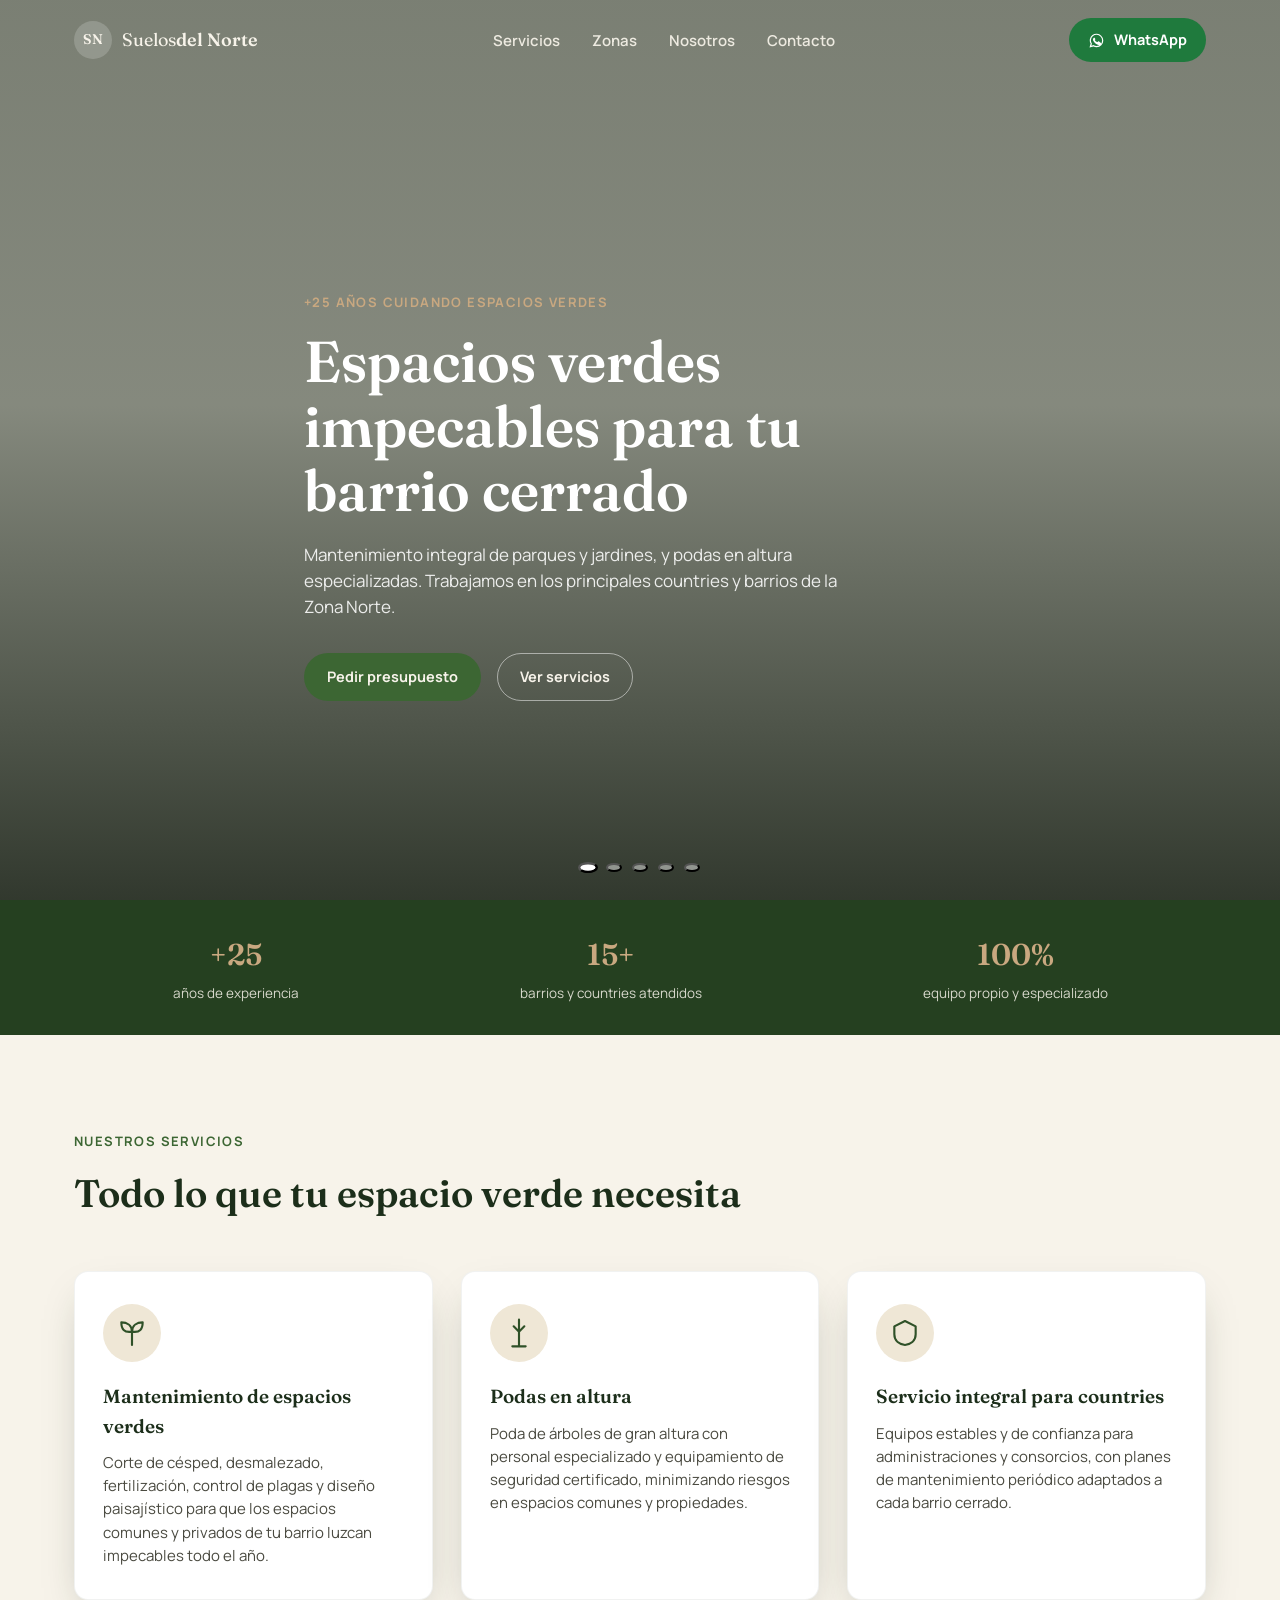
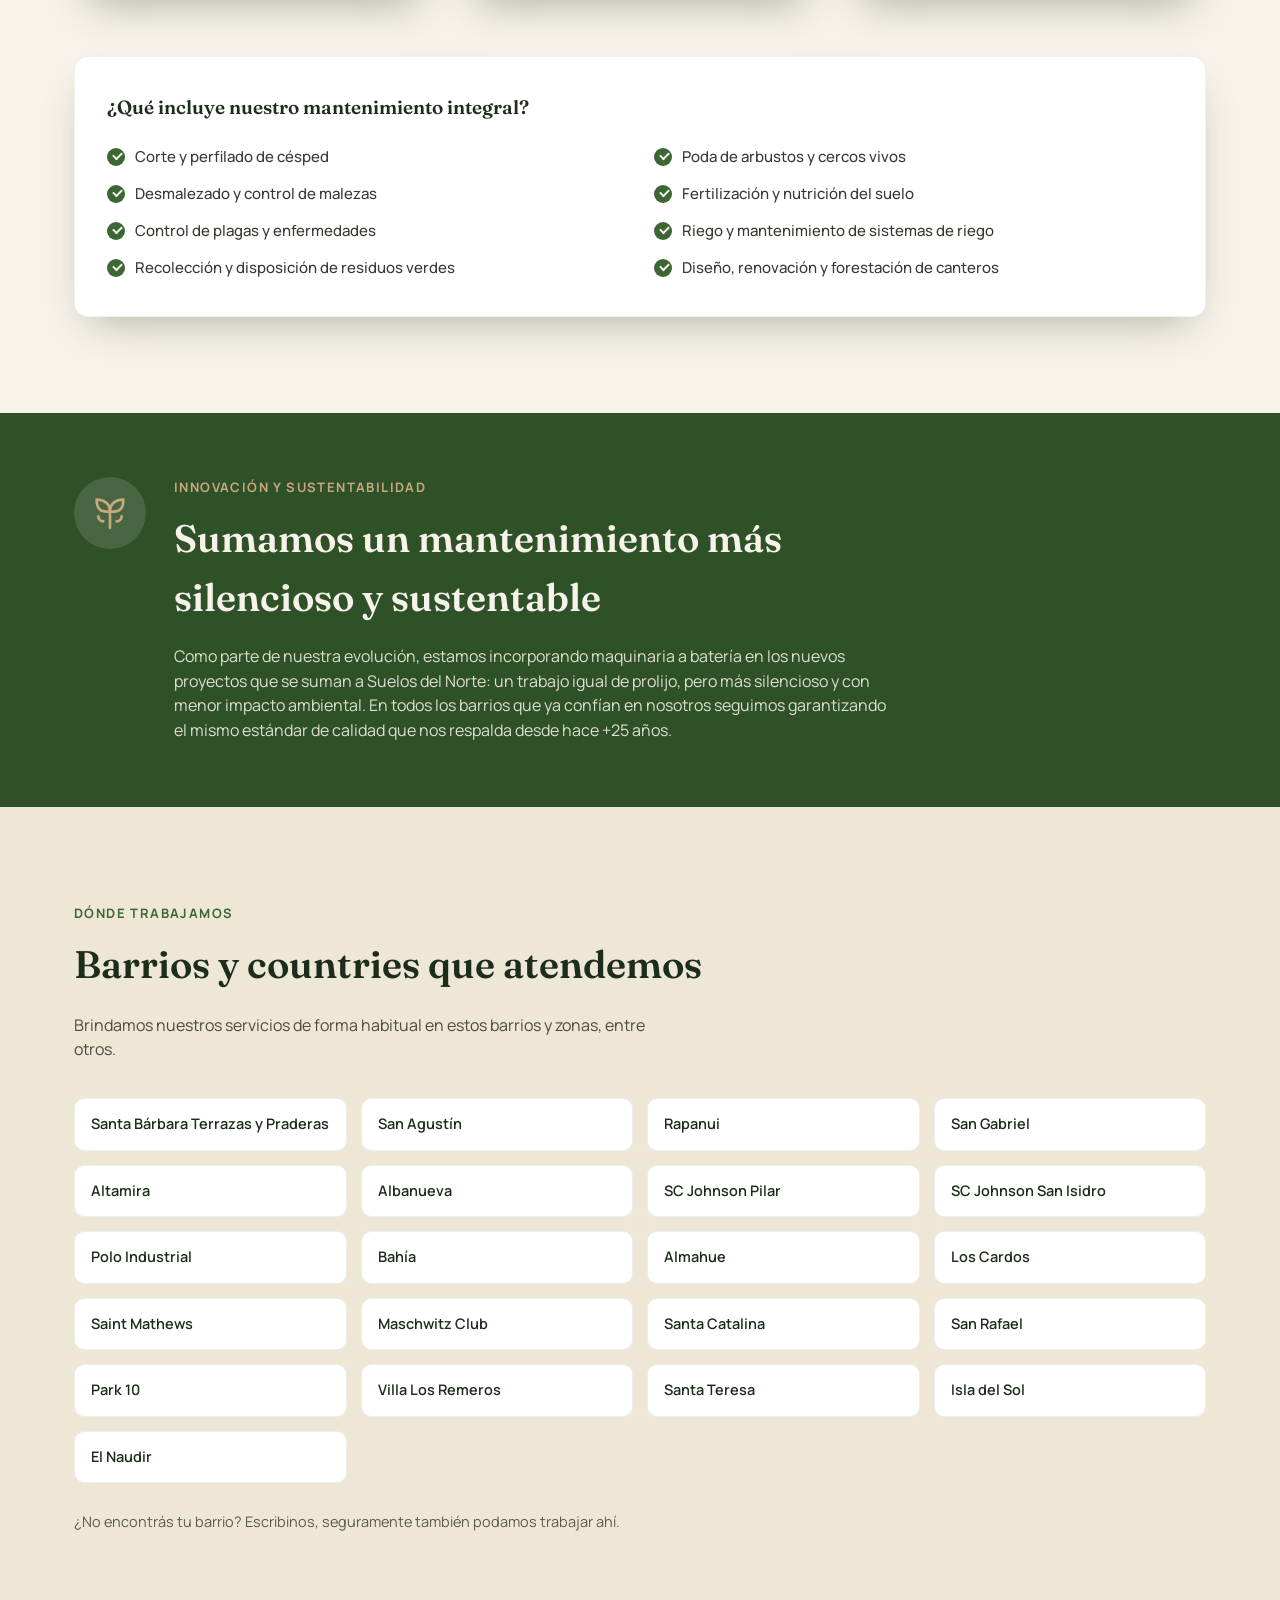
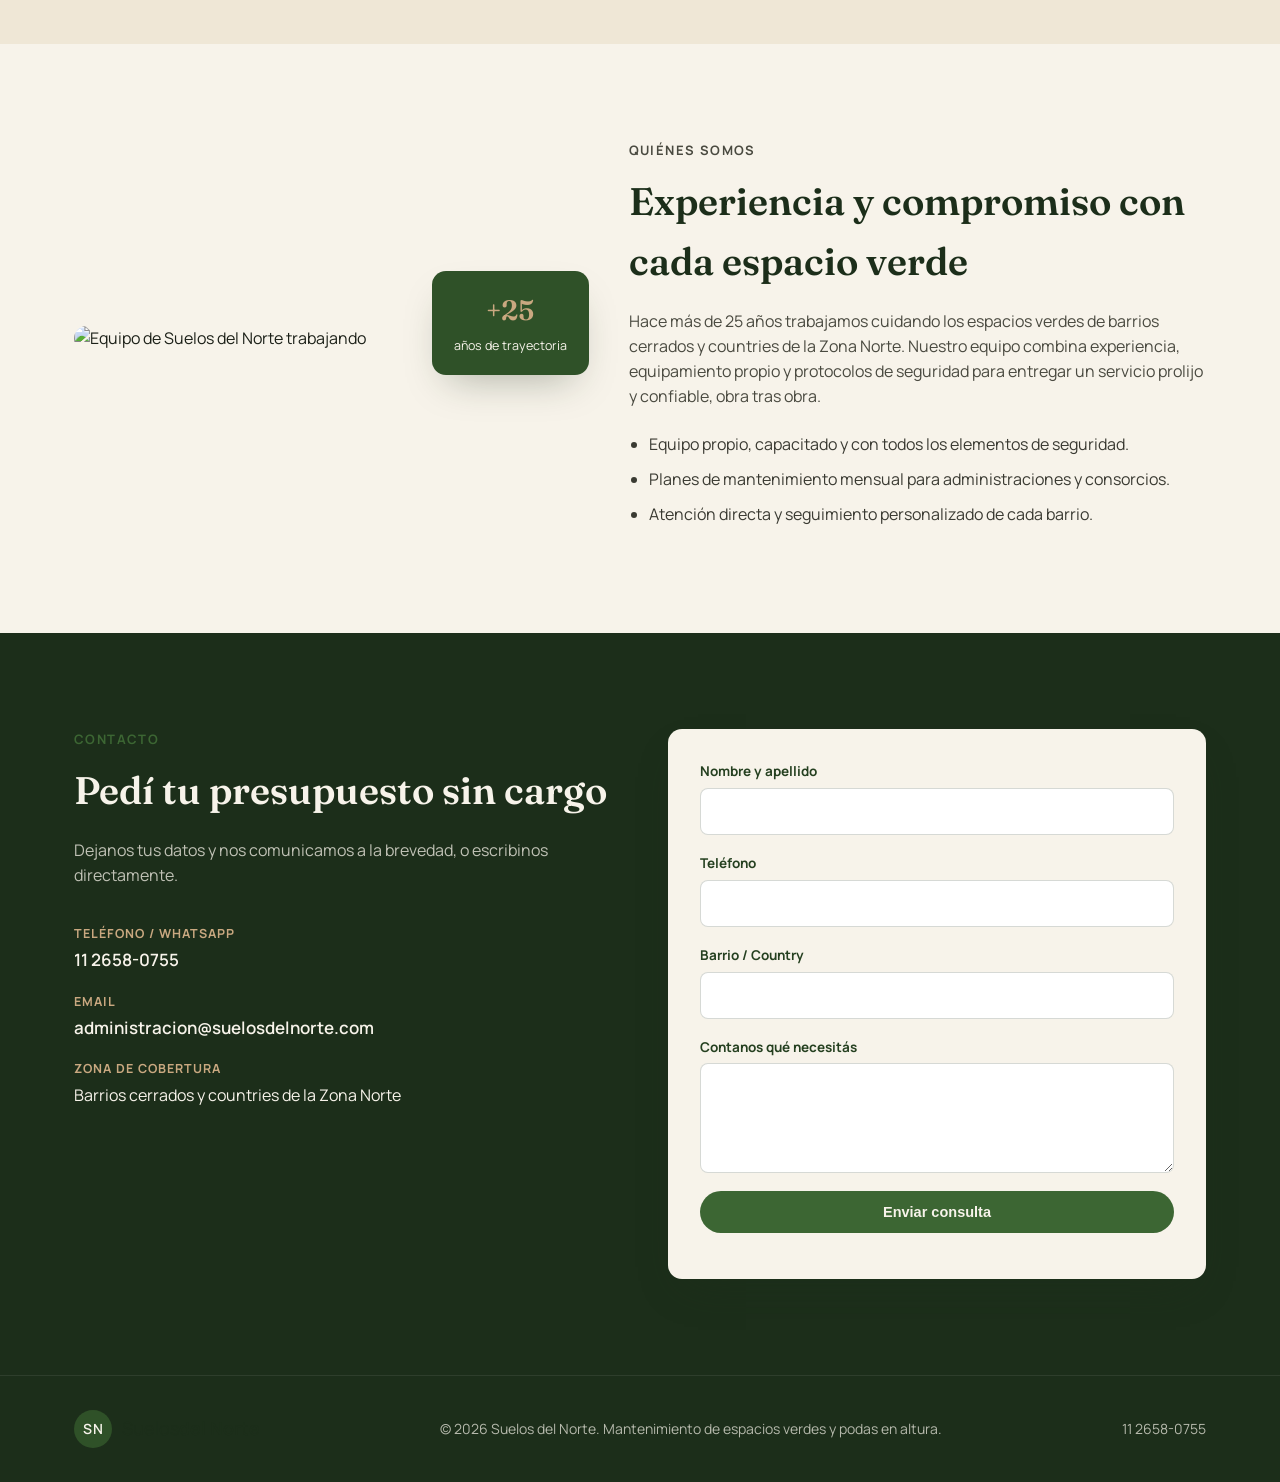
==== index.html @ 2450d47a "Landing page de Suelos del Norte Página inicial con hero, servicios, barrios atendidos y formulario " ====
<!DOCTYPE html>
<html lang="es-AR">
<head>
<meta charset="UTF-8">
<meta name="viewport" content="width=device-width, initial-scale=1.0">
<title>Suelos del Norte | Mantenimiento de Espacios Verdes y Podas en Altura</title>
<meta name="description" content="Suelos del Norte: +25 años de experiencia en mantenimiento de espacios verdes y podas en altura para barrios cerrados de la Zona Norte.">
<link rel="preconnect" href="https://fonts.googleapis.com">
<link rel="preconnect" href="https://fonts.gstatic.com" crossorigin>
<link href="https://fonts.googleapis.com/css2?family=Fraunces:opsz,wght@9..144,500;9..144,600&family=Manrope:wght@400;500;600;700;800&display=swap" rel="stylesheet">
<link rel="stylesheet" href="css/styles.css">
</head>
<body>

<header class="site-header">
  <div class="container header-inner">
    <a href="#inicio" class="logo">
      <span class="logo-mark">SN</span>
      <span class="logo-text">Suelos<strong>del Norte</strong></span>
    </a>
    <nav class="main-nav" id="main-nav">
      <a href="#servicios">Servicios</a>
      <a href="#zonas">Zonas</a>
      <a href="#nosotros">Nosotros</a>
      <a href="#contacto">Contacto</a>
    </nav>
    <a href="https://wa.me/5491126580755" class="btn btn-whatsapp" target="_blank" rel="noopener">
      <svg viewBox="0 0 24 24" width="18" height="18" fill="currentColor" aria-hidden="true"><path d="M17.6 6.3A8.86 8.86 0 0 0 3.5 16.8L2 22l5.3-1.4a8.86 8.86 0 0 0 4.2 1.1h0a8.9 8.9 0 0 0 8.9-8.9 8.86 8.86 0 0 0-2.8-6.5Zm-6.1 13.7h0a7.4 7.4 0 0 1-3.8-1l-.3-.2-2.9.8.8-2.8-.2-.3a7.4 7.4 0 0 1 11.5-9.2 7.3 7.3 0 0 1 2.2 5.2 7.4 7.4 0 0 1-7.3 7.5Zm4-5.5c-.2-.1-1.3-.6-1.5-.7-.2-.1-.3-.1-.5.1-.1.2-.5.7-.7.8-.1.2-.3.2-.5.1-1.3-.6-2.2-1.1-3-2.5-.2-.4.2-.4.5-1.2.1-.2 0-.3-.1-.5l-.6-1.4c-.1-.4-.3-.3-.5-.3h-.4c-.2 0-.5.1-.7.3-.2.2-.9.9-.9 2.1s.9 2.4 1.1 2.6c.1.2 1.9 2.9 4.6 4 2.7 1 2.7.7 3.2.6.5 0 1.5-.6 1.7-1.2.2-.6.2-1.1.1-1.2-.1-.1-.2-.2-.4-.3Z"/></svg>
      WhatsApp
    </a>
    <button class="nav-toggle" id="nav-toggle" aria-label="Abrir menú">
      <span></span><span></span><span></span>
    </button>
  </div>
</header>

<section class="hero" id="inicio">
  <div class="hero-slider" id="hero-slider">
    <div class="hero-slide is-active" style="background-image:url('https://picsum.photos/seed/suelosnorte1/1920/1080')"></div>
    <div class="hero-slide" style="background-image:url('https://picsum.photos/seed/suelosnorte2/1920/1080')"></div>
    <div class="hero-slide" style="background-image:url('https://picsum.photos/seed/suelosnorte3/1920/1080')"></div>
    <div class="hero-slide" style="background-image:url('https://picsum.photos/seed/suelosnorte4/1920/1080')"></div>
    <div class="hero-slide" style="background-image:url('https://picsum.photos/seed/suelosnorte5/1920/1080')"></div>
  </div>
  <div class="hero-overlay"></div>
  <div class="container hero-content">
    <p class="eyebrow">+25 años cuidando espacios verdes</p>
    <h1>Espacios verdes impecables para tu barrio cerrado</h1>
    <p class="hero-lead">Mantenimiento integral de parques y jardines, y podas en altura especializadas. Trabajamos en los principales countries y barrios de la Zona Norte.</p>
    <div class="hero-actions">
      <a href="#contacto" class="btn btn-primary">Pedir presupuesto</a>
      <a href="#servicios" class="btn btn-ghost">Ver servicios</a>
    </div>
  </div>
  <div class="hero-dots" id="hero-dots"></div>
</section>

<section class="strip">
  <div class="container strip-inner">
    <div class="strip-item">
      <span class="strip-number">+25</span>
      <span class="strip-label">años de experiencia</span>
    </div>
    <div class="strip-item">
      <span class="strip-number">15+</span>
      <span class="strip-label">barrios y countries atendidos</span>
    </div>
    <div class="strip-item">
      <span class="strip-number">100%</span>
      <span class="strip-label">equipo propio y especializado</span>
    </div>
  </div>
</section>

<section class="section" id="servicios">
  <div class="container">
    <p class="section-eyebrow">Nuestros servicios</p>
    <h2 class="section-title">Todo lo que tu espacio verde necesita</h2>
    <div class="services-grid">
      <article class="service-card">
        <div class="service-icon">
          <svg viewBox="0 0 24 24" width="32" height="32" fill="none" stroke="currentColor" stroke-width="1.6"><path d="M12 21V11M12 11C12 6 8 4 4 4c0 5 2 8 8 7Zm0 0c0-5 4-7 8-7 0 5-2 8-8 7Z" stroke-linecap="round" stroke-linejoin="round"/></svg>
        </div>
        <h3>Mantenimiento de espacios verdes</h3>
        <p>Corte de césped, desmalezado, fertilización, control de plagas y diseño paisajístico para que los espacios comunes y privados de tu barrio luzcan impecables todo el año.</p>
      </article>
      <article class="service-card">
        <div class="service-icon">
          <svg viewBox="0 0 24 24" width="32" height="32" fill="none" stroke="currentColor" stroke-width="1.6"><path d="M12 2v9m0 0L8 7m4 4 4-4M12 11v11M7 22h10" stroke-linecap="round" stroke-linejoin="round"/></svg>
        </div>
        <h3>Podas en altura</h3>
        <p>Poda de árboles de gran altura con personal especializado y equipamiento de seguridad certificado, minimizando riesgos en espacios comunes y propiedades.</p>
      </article>
      <article class="service-card">
        <div class="service-icon">
          <svg viewBox="0 0 24 24" width="32" height="32" fill="none" stroke="currentColor" stroke-width="1.6"><path d="M12 3 4 7v6c0 5 4 7.5 8 8 4-.5 8-3 8-8V7l-8-4Z" stroke-linecap="round" stroke-linejoin="round"/></svg>
        </div>
        <h3>Servicio integral para countries</h3>
        <p>Equipos estables y de confianza para administraciones y consorcios, con planes de mantenimiento periódico adaptados a cada barrio cerrado.</p>
      </article>
    </div>

    <div class="checklist-block">
      <h3 class="checklist-title">¿Qué incluye nuestro mantenimiento integral?</h3>
      <ul class="checklist-grid">
        <li>Corte y perfilado de césped</li>
        <li>Poda de arbustos y cercos vivos</li>
        <li>Desmalezado y control de malezas</li>
        <li>Fertilización y nutrición del suelo</li>
        <li>Control de plagas y enfermedades</li>
        <li>Riego y mantenimiento de sistemas de riego</li>
        <li>Recolección y disposición de residuos verdes</li>
        <li>Diseño, renovación y forestación de canteros</li>
      </ul>
    </div>
  </div>
</section>

<section class="section section-eco">
  <div class="container eco-grid">
    <div class="eco-icon">
      <svg viewBox="0 0 24 24" width="40" height="40" fill="none" stroke="currentColor" stroke-width="1.6"><path d="M12 21V11M12 11C12 6 8 4 4 4c0 5 2 8 8 7Zm0 0c0-5 4-7 8-7 0 5-2 8-8 7Z" stroke-linecap="round" stroke-linejoin="round"/><path d="M5 14a3 3 0 0 0 3 3M19 14a3 3 0 0 1-3 3" stroke-linecap="round"/></svg>
    </div>
    <div>
      <p class="section-eyebrow">Innovación y sustentabilidad</p>
      <h2 class="section-title">Sumamos un mantenimiento más silencioso y sustentable</h2>
      <p class="section-lead">Como parte de nuestra evolución, estamos incorporando maquinaria a batería en los nuevos proyectos que se suman a Suelos del Norte: un trabajo igual de prolijo, pero más silencioso y con menor impacto ambiental. En todos los barrios que ya confían en nosotros seguimos garantizando el mismo estándar de calidad que nos respalda desde hace +25 años.</p>
    </div>
  </div>
</section>

<section class="section section-alt" id="zonas">
  <div class="container">
    <p class="section-eyebrow">Dónde trabajamos</p>
    <h2 class="section-title">Barrios y countries que atendemos</h2>
    <p class="section-lead">Brindamos nuestros servicios de forma habitual en estos barrios y zonas, entre otros.</p>
    <ul class="zones-grid">
      <li>Santa Bárbara Terrazas y Praderas</li>
      <li>San Agustín</li>
      <li>Rapanui</li>
      <li>San Gabriel</li>
      <li>Altamira</li>
      <li>Albanueva</li>
      <li>SC Johnson Pilar</li>
      <li>SC Johnson San Isidro</li>
      <li>Polo Industrial</li>
      <li>Bahía</li>
      <li>Almahue</li>
      <li>Los Cardos</li>
      <li>Saint Mathews</li>
      <li>Maschwitz Club</li>
      <li>Santa Catalina</li>
      <li>San Rafael</li>
      <li>Park 10</li>
      <li>Villa Los Remeros</li>
      <li>Santa Teresa</li>
      <li>Isla del Sol</li>
      <li>El Naudir</li>
    </ul>
    <p class="zones-note">¿No encontrás tu barrio? Escribinos, seguramente también podamos trabajar ahí.</p>
  </div>
</section>

<section class="section" id="nosotros">
  <div class="container about-grid">
    <div class="about-media">
      <img src="https://picsum.photos/seed/suelosnorte-about/900/1100" alt="Equipo de Suelos del Norte trabajando" loading="lazy">
      <div class="about-badge">
        <span class="about-badge-number">+25</span>
        <span>años de trayectoria</span>
      </div>
    </div>
    <div class="about-content">
      <p class="section-eyebrow">Quiénes somos</p>
      <h2 class="section-title">Experiencia y compromiso con cada espacio verde</h2>
      <p>Hace más de 25 años trabajamos cuidando los espacios verdes de barrios cerrados y countries de la Zona Norte. Nuestro equipo combina experiencia, equipamiento propio y protocolos de seguridad para entregar un servicio prolijo y confiable, obra tras obra.</p>
      <ul class="about-list">
        <li>Equipo propio, capacitado y con todos los elementos de seguridad.</li>
        <li>Planes de mantenimiento mensual para administraciones y consorcios.</li>
        <li>Atención directa y seguimiento personalizado de cada barrio.</li>
      </ul>
    </div>
  </div>
</section>

<section class="section section-contact" id="contacto">
  <div class="container contact-grid">
    <div class="contact-info">
      <p class="section-eyebrow">Contacto</p>
      <h2 class="section-title">Pedí tu presupuesto sin cargo</h2>
      <p class="section-lead">Dejanos tus datos y nos comunicamos a la brevedad, o escribinos directamente.</p>
      <ul class="contact-list">
        <li>
          <span class="contact-label">Teléfono / WhatsApp</span>
          <a href="https://wa.me/5491126580755" target="_blank" rel="noopener">11 2658-0755</a>
        </li>
        <li>
          <span class="contact-label">Email</span>
          <a href="mailto:administracion@suelosdelnorte.com">administracion@suelosdelnorte.com</a>
        </li>
        <li>
          <span class="contact-label">Zona de cobertura</span>
          <span>Barrios cerrados y countries de la Zona Norte</span>
        </li>
      </ul>
    </div>
    <form class="contact-form" id="contact-form" action="https://formspree.io/f/TU_ID_DE_FORMSPREE" method="POST">
      <div class="form-row">
        <label for="nombre">Nombre y apellido</label>
        <input type="text" id="nombre" name="nombre" required>
      </div>
      <div class="form-row">
        <label for="telefono">Teléfono</label>
        <input type="tel" id="telefono" name="telefono" required>
      </div>
      <div class="form-row">
        <label for="barrio">Barrio / Country</label>
        <input type="text" id="barrio" name="barrio">
      </div>
      <div class="form-row">
        <label for="mensaje">Contanos qué necesitás</label>
        <textarea id="mensaje" name="mensaje" rows="4" required></textarea>
      </div>
      <button type="submit" class="btn btn-primary btn-block">Enviar consulta</button>
      <p class="form-note" id="form-note"></p>
    </form>
  </div>
</section>

<footer class="site-footer">
  <div class="container footer-inner">
    <div class="footer-brand">
      <span class="logo-mark">SN</span>
      <span class="logo-text">Suelos<strong>del Norte</strong></span>
    </div>
    <p>© <span id="year"></span> Suelos del Norte. Mantenimiento de espacios verdes y podas en altura.</p>
    <a href="https://wa.me/5491126580755" target="_blank" rel="noopener">11 2658-0755</a>
  </div>
</footer>

<script src="js/script.js"></script>
</body>
</html>
---- css/styles.css ----
:root {
  --green-900: #1c2e1a;
  --green-800: #254020;
  --green-700: #2f5128;
  --green-600: #3c6633;
  --green-500: #4d7d40;
  --earth-700: #6b4f3a;
  --earth-300: #c9a880;
  --cream-100: #f7f3ea;
  --cream-200: #efe7d6;
  --ink: #1c2018;
  --white: #ffffff;
  --radius: 14px;
  --shadow-soft: 0 18px 40px -16px rgba(28, 46, 26, 0.35);
  --font-display: "Fraunces", serif;
  --font-body: "Manrope", system-ui, sans-serif;
}

* { box-sizing: border-box; }

html { scroll-behavior: smooth; }

body {
  margin: 0;
  font-family: var(--font-body);
  color: var(--ink);
  background: var(--cream-100);
  line-height: 1.55;
}

img { max-width: 100%; display: block; }

a { color: inherit; text-decoration: none; }

.container {
  width: 100%;
  max-width: 1180px;
  margin: 0 auto;
  padding: 0 24px;
}

h1, h2, h3 { font-family: var(--font-display); font-weight: 600; margin: 0; color: var(--green-900); }

/* Header */
.site-header {
  position: fixed;
  top: 0;
  left: 0;
  right: 0;
  z-index: 50;
  background: rgba(247, 243, 234, 0.0);
  transition: background 0.3s ease, box-shadow 0.3s ease;
}
.site-header.is-scrolled {
  background: rgba(247, 243, 234, 0.96);
  box-shadow: 0 4px 24px -8px rgba(28, 46, 26, 0.25);
  backdrop-filter: blur(6px);
}
.header-inner {
  display: flex;
  align-items: center;
  justify-content: space-between;
  gap: 24px;
  padding-top: 18px;
  padding-bottom: 18px;
}
.logo { display: flex; align-items: center; gap: 10px; font-family: var(--font-display); }
.logo-mark {
  display: grid;
  place-items: center;
  width: 38px;
  height: 38px;
  border-radius: 50%;
  background: var(--green-700);
  color: var(--cream-100);
  font-size: 14px;
  font-weight: 600;
  letter-spacing: 0.5px;
}
.logo-text { color: var(--green-900); font-size: 18px; }
.logo-text strong { font-weight: 600; }
.site-header:not(.is-scrolled) .logo-text,
.site-header:not(.is-scrolled) .logo-mark { color: var(--cream-100); }
.site-header:not(.is-scrolled) .logo-mark { background: rgba(255,255,255,0.18); }

.main-nav { display: flex; gap: 32px; font-weight: 600; font-size: 15px; }
.main-nav a { color: var(--cream-100); opacity: 0.92; transition: opacity 0.2s; }
.site-header.is-scrolled .main-nav a { color: var(--green-900); }
.main-nav a:hover { opacity: 0.7; }

.btn {
  display: inline-flex;
  align-items: center;
  gap: 8px;
  padding: 12px 22px;
  border-radius: 999px;
  font-weight: 700;
  font-size: 14.5px;
  border: 1px solid transparent;
  cursor: pointer;
  transition: transform 0.15s ease, background 0.2s ease, color 0.2s ease, border-color 0.2s ease;
}
.btn:hover { transform: translateY(-1px); }
.btn-primary { background: var(--green-600); color: var(--cream-100); }
.btn-primary:hover { background: var(--green-700); }
.btn-ghost { background: transparent; color: var(--cream-100); border-color: rgba(255,255,255,0.5); }
.site-header.is-scrolled .btn-ghost { color: var(--green-900); border-color: var(--green-900); }
.btn-whatsapp { background: #1f7a3d; color: var(--white); padding: 10px 18px; }
.btn-whatsapp:hover { background: #176430; }
.btn-block { width: 100%; justify-content: center; }

.nav-toggle { display: none; flex-direction: column; gap: 5px; background: none; border: none; cursor: pointer; padding: 6px; }
.nav-toggle span { width: 24px; height: 2px; background: var(--cream-100); border-radius: 2px; }
.site-header.is-scrolled .nav-toggle span { background: var(--green-900); }

/* Hero */
.hero {
  position: relative;
  min-height: 100vh;
  display: flex;
  align-items: center;
  overflow: hidden;
  color: var(--white);
}
.hero-slider { position: absolute; inset: 0; }
.hero-slide {
  position: absolute;
  inset: 0;
  background-size: cover;
  background-position: center;
  opacity: 0;
  transform: scale(1.06);
  transition: opacity 1.4s ease, transform 6s ease;
}
.hero-slide.is-active { opacity: 1; transform: scale(1); }
.hero-overlay {
  position: absolute;
  inset: 0;
  background: linear-gradient(180deg, rgba(20,32,18,0.55) 0%, rgba(20,32,18,0.5) 45%, rgba(15,24,13,0.85) 100%);
}
.hero-content { position: relative; z-index: 2; max-width: 720px; padding-top: 80px; }
.eyebrow {
  display: inline-block;
  text-transform: uppercase;
  letter-spacing: 1.4px;
  font-size: 13px;
  font-weight: 700;
  color: var(--earth-300);
  margin-bottom: 18px;
}
.hero h1 {
  font-size: clamp(2.2rem, 5vw, 3.6rem);
  color: var(--white);
  line-height: 1.12;
  margin-bottom: 18px;
}
.hero-lead { font-size: 17px; color: rgba(255,255,255,0.88); max-width: 540px; margin-bottom: 32px; }
.hero-actions { display: flex; gap: 16px; flex-wrap: wrap; }

.hero-dots {
  position: absolute;
  bottom: 28px;
  left: 50%;
  transform: translateX(-50%);
  display: flex;
  gap: 10px;
  z-index: 2;
}
.hero-dot {
  width: 9px;
  height: 9px;
  border-radius: 50%;
  background: rgba(255,255,255,0.45);
  cursor: pointer;
  transition: background 0.2s, transform 0.2s;
}
.hero-dot.is-active { background: var(--white); transform: scale(1.25); }

/* Stats strip */
.strip { background: var(--green-800); color: var(--cream-100); padding: 32px 0; }
.strip-inner { display: flex; justify-content: space-around; flex-wrap: wrap; gap: 24px; text-align: center; }
.strip-item { display: flex; flex-direction: column; gap: 4px; }
.strip-number { font-family: var(--font-display); font-size: 30px; font-weight: 600; color: var(--earth-300); }
.strip-label { font-size: 13.5px; opacity: 0.85; }

/* Sections */
.section { padding: 96px 0; }
.section-alt { background: var(--cream-200); }
.section-eyebrow {
  text-transform: uppercase;
  letter-spacing: 1.4px;
  font-size: 13px;
  font-weight: 700;
  color: var(--green-600);
  margin: 0 0 12px;
}
.section-title { font-size: clamp(1.7rem, 3.2vw, 2.4rem); margin-bottom: 18px; max-width: 680px; }
.section-lead { max-width: 600px; color: #4a4a40; margin-bottom: 36px; }

.services-grid { display: grid; grid-template-columns: repeat(3, 1fr); gap: 28px; margin-top: 48px; }
.service-card {
  background: var(--white);
  border-radius: var(--radius);
  padding: 32px 28px;
  box-shadow: var(--shadow-soft);
  border: 1px solid rgba(28,46,26,0.06);
}
.service-icon {
  width: 58px;
  height: 58px;
  border-radius: 50%;
  background: var(--cream-200);
  color: var(--green-700);
  display: grid;
  place-items: center;
  margin-bottom: 20px;
}
.service-card h3 { font-size: 19px; margin-bottom: 10px; }
.service-card p { color: #4a4a40; font-size: 15px; margin: 0; }

.checklist-block {
  margin-top: 56px;
  background: var(--white);
  border-radius: var(--radius);
  padding: 36px 32px;
  box-shadow: var(--shadow-soft);
  border: 1px solid rgba(28,46,26,0.06);
}
.checklist-title { font-size: 19px; margin-bottom: 22px; }
.checklist-grid {
  list-style: none;
  margin: 0;
  padding: 0;
  display: grid;
  grid-template-columns: repeat(2, 1fr);
  gap: 14px 28px;
}
.checklist-grid li {
  position: relative;
  padding-left: 28px;
  font-size: 15px;
  color: #3a3a32;
  font-weight: 500;
}
.checklist-grid li::before {
  content: "";
  position: absolute;
  left: 0;
  top: 3px;
  width: 18px;
  height: 18px;
  border-radius: 50%;
  background: var(--green-600);
}
.checklist-grid li::after {
  content: "";
  position: absolute;
  left: 6px;
  top: 7px;
  width: 7px;
  height: 4px;
  border-left: 2px solid var(--cream-100);
  border-bottom: 2px solid var(--cream-100);
  transform: rotate(-45deg);
}

.section-eco { background: var(--green-700); color: var(--cream-100); padding: 64px 0; }
.eco-grid { display: grid; grid-template-columns: auto 1fr; gap: 28px; align-items: flex-start; }
.eco-icon {
  width: 72px;
  height: 72px;
  border-radius: 50%;
  background: rgba(255,255,255,0.12);
  color: var(--earth-300);
  display: grid;
  place-items: center;
  flex-shrink: 0;
}
.section-eco .section-eyebrow { color: var(--earth-300); }
.section-eco .section-title { color: var(--cream-100); margin-bottom: 14px; }
.section-eco .section-lead { color: rgba(247,243,234,0.88); margin-bottom: 0; max-width: 720px; }

.zones-grid {
  list-style: none;
  margin: 0;
  padding: 0;
  display: grid;
  grid-template-columns: repeat(4, 1fr);
  gap: 14px;
}
.zones-grid li {
  background: var(--white);
  border: 1px solid rgba(28,46,26,0.08);
  border-radius: 10px;
  padding: 14px 16px;
  font-weight: 600;
  font-size: 14.5px;
  color: var(--green-900);
}
.zones-note { margin-top: 28px; color: #5a5a4f; font-size: 14.5px; }

.about-grid { display: grid; grid-template-columns: 0.85fr 1fr; gap: 64px; align-items: center; }
.about-media { position: relative; }
.about-media img { border-radius: var(--radius); box-shadow: var(--shadow-soft); }
.about-badge {
  position: absolute;
  bottom: -24px;
  right: -24px;
  background: var(--green-700);
  color: var(--cream-100);
  border-radius: var(--radius);
  padding: 18px 22px;
  text-align: center;
  box-shadow: var(--shadow-soft);
}
.about-badge-number { display: block; font-family: var(--font-display); font-size: 28px; font-weight: 600; color: var(--earth-300); }
.about-badge span:last-child { font-size: 12.5px; }
.about-content p { color: #4a4a40; }
.about-list { padding-left: 20px; margin: 24px 0 0; color: #3a3a32; }
.about-list li { margin-bottom: 10px; }

.section-contact { background: var(--green-900); color: var(--cream-100); }
.section-contact .section-title { color: var(--cream-100); }
.section-contact .section-lead { color: rgba(247,243,234,0.75); }
.contact-grid { display: grid; grid-template-columns: 1fr 1fr; gap: 56px; align-items: start; }
.contact-list { list-style: none; padding: 0; margin: 0; display: flex; flex-direction: column; gap: 18px; }
.contact-list li { display: flex; flex-direction: column; gap: 4px; }
.contact-label { font-size: 12.5px; text-transform: uppercase; letter-spacing: 1px; color: var(--earth-300); font-weight: 700; }
.contact-list a { font-size: 17px; font-weight: 600; }
.contact-list a:hover { text-decoration: underline; }

.contact-form { background: var(--cream-100); border-radius: var(--radius); padding: 32px; color: var(--ink); box-shadow: var(--shadow-soft); }
.form-row { margin-bottom: 18px; display: flex; flex-direction: column; gap: 6px; }
.form-row label { font-size: 13.5px; font-weight: 700; color: var(--green-800); }
.form-row input, .form-row textarea {
  font-family: var(--font-body);
  font-size: 15px;
  padding: 12px 14px;
  border-radius: 8px;
  border: 1px solid rgba(28,46,26,0.18);
  background: var(--white);
  resize: vertical;
}
.form-row input:focus, .form-row textarea:focus { outline: 2px solid var(--green-500); }
.form-note { margin: 14px 0 0; font-size: 14px; text-align: center; }

.site-footer { background: var(--green-900); color: rgba(247,243,234,0.7); padding: 28px 0; border-top: 1px solid rgba(255,255,255,0.08); }
.footer-inner { display: flex; align-items: center; justify-content: space-between; gap: 16px; flex-wrap: wrap; font-size: 14px; }
.footer-brand { display: flex; align-items: center; gap: 10px; color: var(--cream-100); }
.footer-inner a:hover { color: var(--cream-100); }

@media (max-width: 960px) {
  .services-grid { grid-template-columns: 1fr 1fr; }
  .zones-grid { grid-template-columns: repeat(3, 1fr); }
  .about-grid, .contact-grid { grid-template-columns: 1fr; }
  .about-badge { right: 0; }
}

@media (max-width: 720px) {
  .main-nav { position: fixed; top: 76px; left: 0; right: 0; background: var(--cream-100); flex-direction: column; padding: 20px 24px; gap: 18px; box-shadow: 0 12px 24px -12px rgba(0,0,0,0.2); transform: translateY(-12px); opacity: 0; pointer-events: none; transition: all 0.2s ease; }
  .main-nav a { color: var(--green-900) !important; }
  .main-nav.is-open { transform: translateY(0); opacity: 1; pointer-events: auto; }
  .nav-toggle { display: flex; }
  .btn-whatsapp span { display: none; }
  .services-grid { grid-template-columns: 1fr; }
  .zones-grid { grid-template-columns: repeat(2, 1fr); }
  .checklist-grid { grid-template-columns: 1fr; }
  .eco-grid { grid-template-columns: 1fr; }
  .strip-inner { gap: 28px; }
}
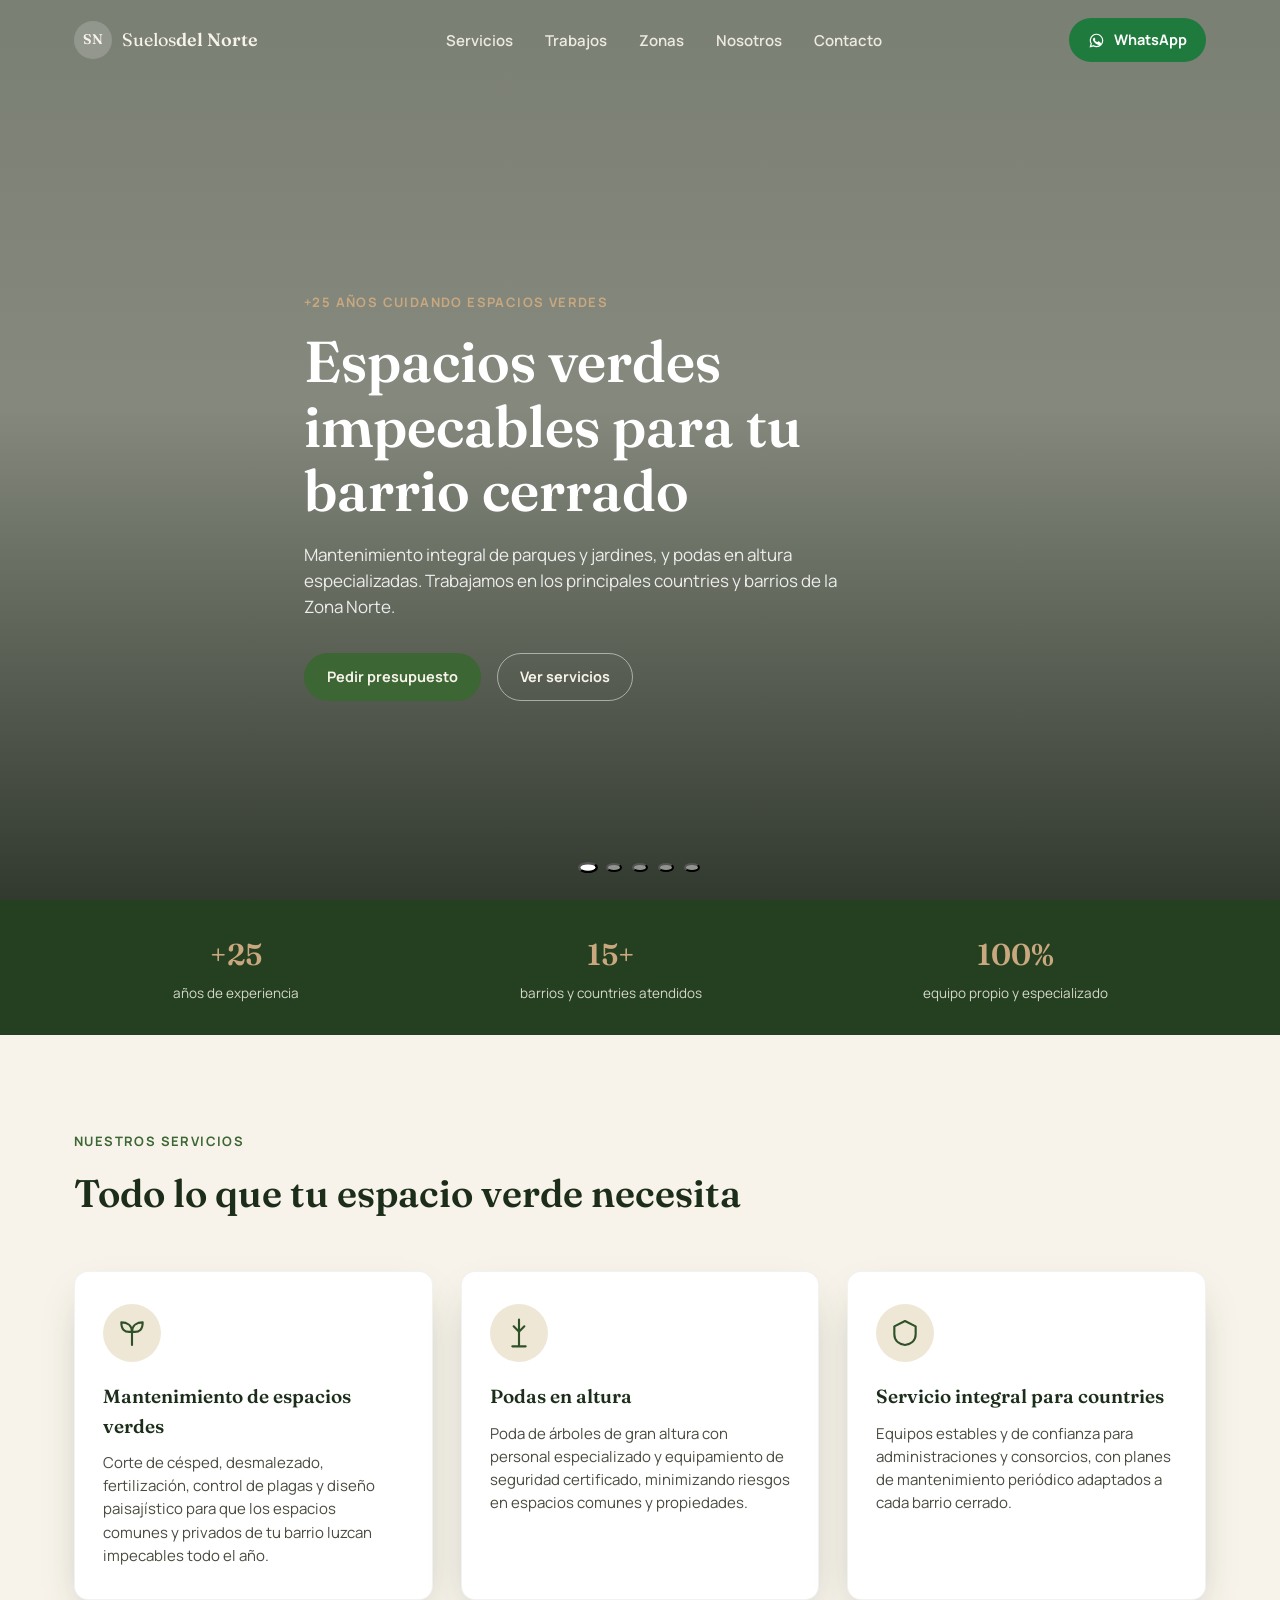
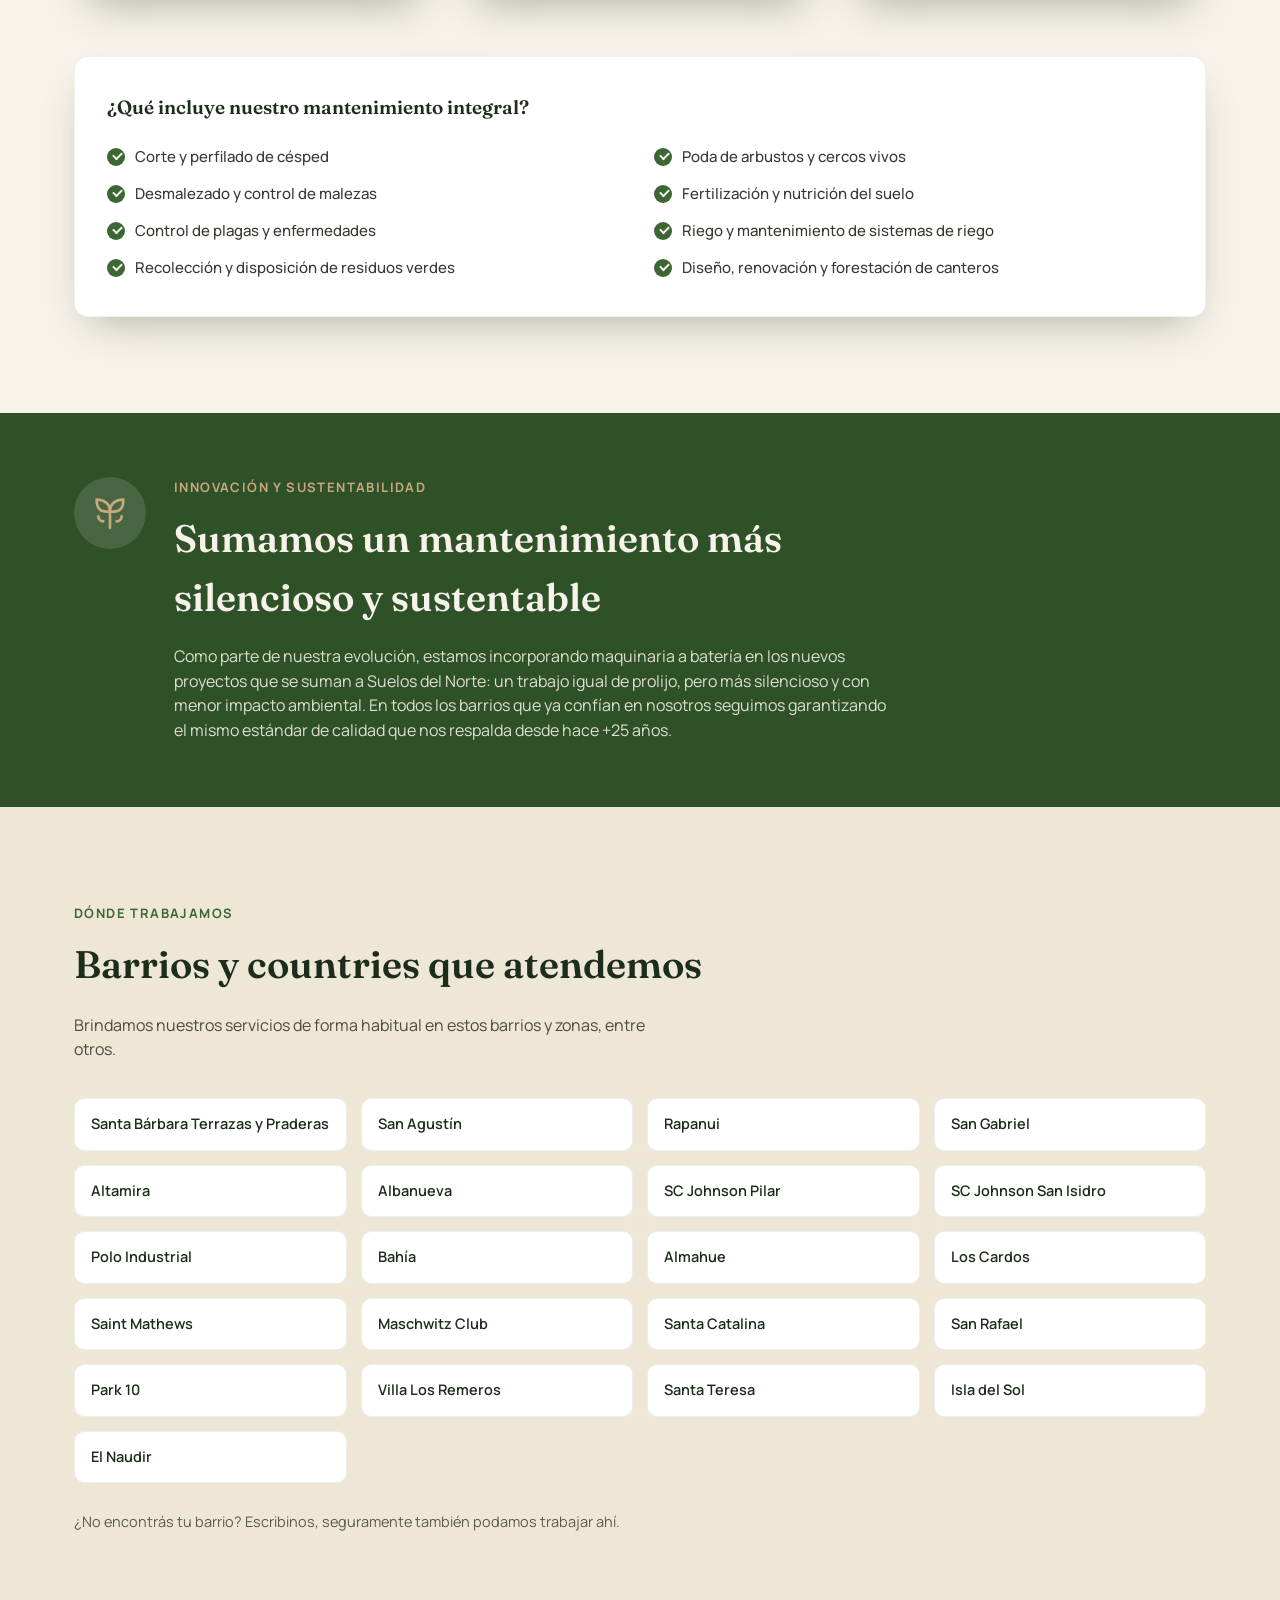
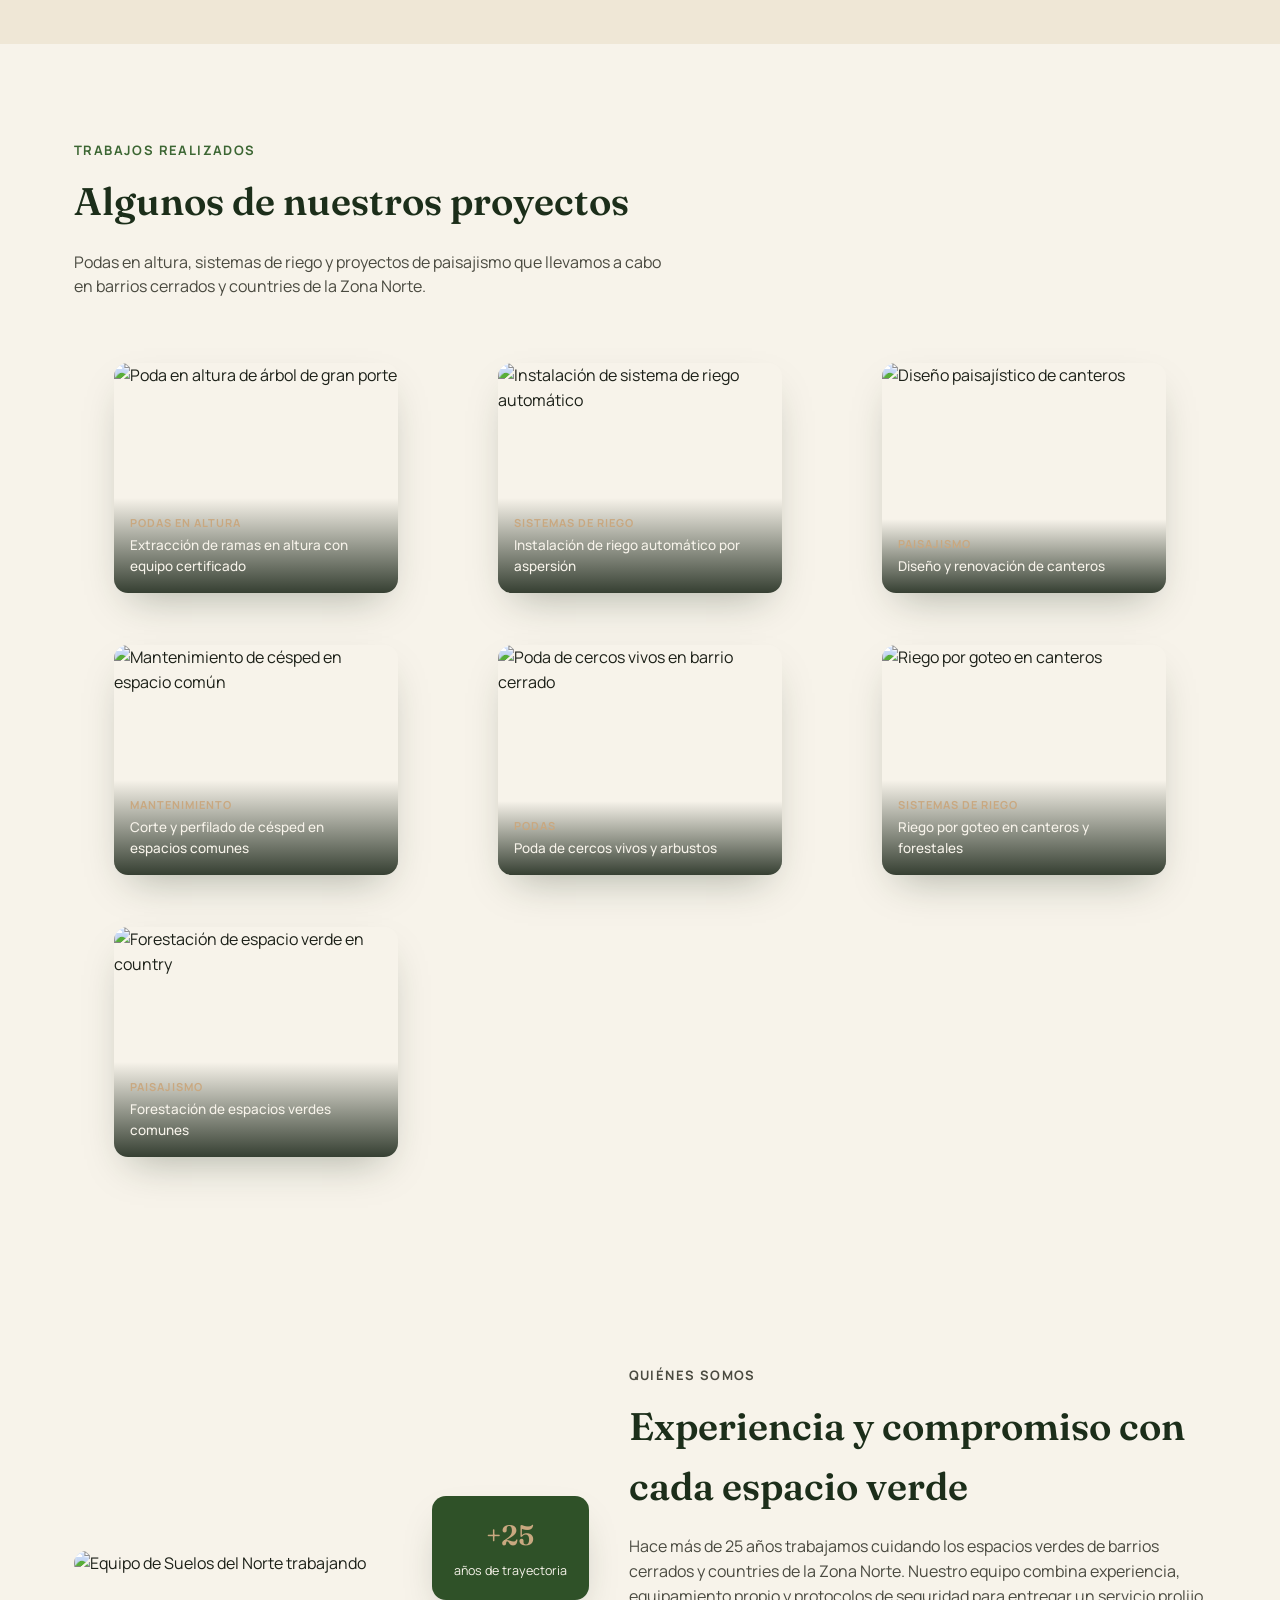
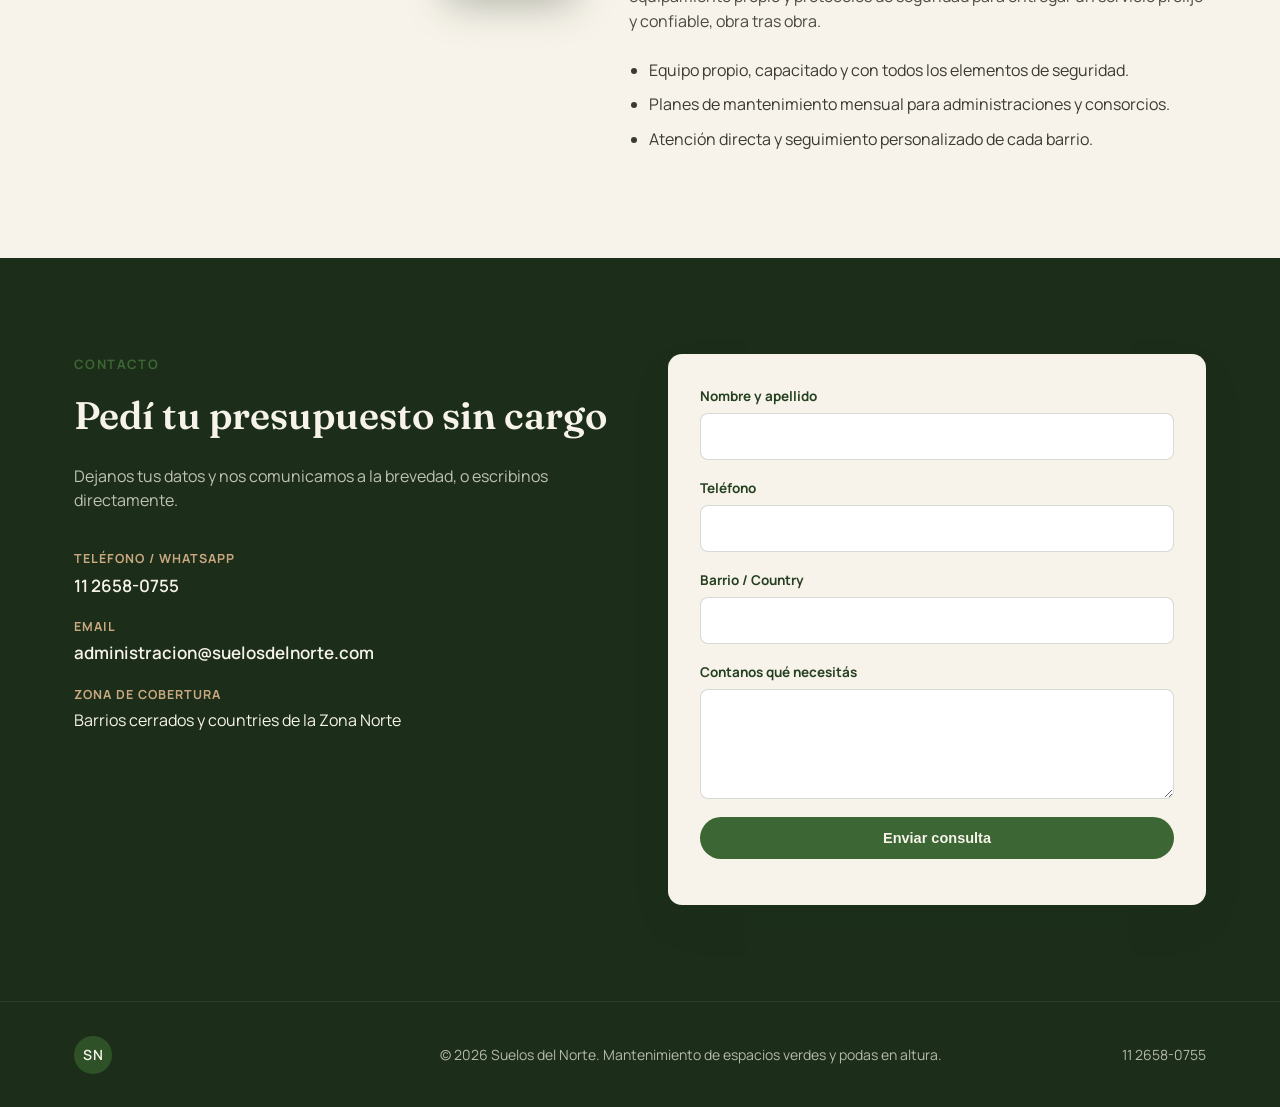
==== commit d75f7f69: "Agregar sección de trabajos realizados Galería de 7 fotos con podas en altura, sistemas de riego, pa" ====
--- a/index.html
+++ b/index.html
@@ -20,6 +20,7 @@
     </a>
     <nav class="main-nav" id="main-nav">
       <a href="#servicios">Servicios</a>
+      <a href="#trabajos">Trabajos</a>
       <a href="#zonas">Zonas</a>
       <a href="#nosotros">Nosotros</a>
       <a href="#contacto">Contacto</a>
@@ -161,6 +162,44 @@
   </div>
 </section>
 
+<section class="section" id="trabajos">
+  <div class="container">
+    <p class="section-eyebrow">Trabajos realizados</p>
+    <h2 class="section-title">Algunos de nuestros proyectos</h2>
+    <p class="section-lead">Podas en altura, sistemas de riego y proyectos de paisajismo que llevamos a cabo en barrios cerrados y countries de la Zona Norte.</p>
+    <div class="gallery-grid">
+      <figure class="gallery-item">
+        <img src="https://picsum.photos/seed/sdn-poda1/600/450" alt="Poda en altura de árbol de gran porte" loading="lazy">
+        <figcaption><span class="gallery-tag">Podas en altura</span>Extracción de ramas en altura con equipo certificado</figcaption>
+      </figure>
+      <figure class="gallery-item">
+        <img src="https://picsum.photos/seed/sdn-riego1/600/450" alt="Instalación de sistema de riego automático" loading="lazy">
+        <figcaption><span class="gallery-tag">Sistemas de riego</span>Instalación de riego automático por aspersión</figcaption>
+      </figure>
+      <figure class="gallery-item">
+        <img src="https://picsum.photos/seed/sdn-paisajismo1/600/450" alt="Diseño paisajístico de canteros" loading="lazy">
+        <figcaption><span class="gallery-tag">Paisajismo</span>Diseño y renovación de canteros</figcaption>
+      </figure>
+      <figure class="gallery-item">
+        <img src="https://picsum.photos/seed/sdn-mantenimiento1/600/450" alt="Mantenimiento de césped en espacio común" loading="lazy">
+        <figcaption><span class="gallery-tag">Mantenimiento</span>Corte y perfilado de césped en espacios comunes</figcaption>
+      </figure>
+      <figure class="gallery-item">
+        <img src="https://picsum.photos/seed/sdn-poda2/600/450" alt="Poda de cercos vivos en barrio cerrado" loading="lazy">
+        <figcaption><span class="gallery-tag">Podas</span>Poda de cercos vivos y arbustos</figcaption>
+      </figure>
+      <figure class="gallery-item">
+        <img src="https://picsum.photos/seed/sdn-riego2/600/450" alt="Riego por goteo en canteros" loading="lazy">
+        <figcaption><span class="gallery-tag">Sistemas de riego</span>Riego por goteo en canteros y forestales</figcaption>
+      </figure>
+      <figure class="gallery-item">
+        <img src="https://picsum.photos/seed/sdn-paisajismo2/600/450" alt="Forestación de espacio verde en country" loading="lazy">
+        <figcaption><span class="gallery-tag">Paisajismo</span>Forestación de espacios verdes comunes</figcaption>
+      </figure>
+    </div>
+  </div>
+</section>
+
 <section class="section" id="nosotros">
   <div class="container about-grid">
     <div class="about-media">
--- a/css/styles.css
+++ b/css/styles.css
@@ -299,6 +299,35 @@
 }
 .zones-note { margin-top: 28px; color: #5a5a4f; font-size: 14.5px; }
 
+.gallery-grid { display: grid; grid-template-columns: repeat(3, 1fr); gap: 20px; margin-top: 48px; }
+.gallery-item {
+  position: relative;
+  border-radius: var(--radius);
+  overflow: hidden;
+  box-shadow: var(--shadow-soft);
+}
+.gallery-item img { width: 100%; height: 230px; object-fit: cover; transition: transform 0.4s ease; }
+.gallery-item:hover img { transform: scale(1.06); }
+.gallery-item figcaption {
+  position: absolute;
+  inset: auto 0 0 0;
+  padding: 16px;
+  background: linear-gradient(180deg, rgba(28,46,26,0) 0%, rgba(20,32,18,0.85) 100%);
+  color: var(--cream-100);
+  font-size: 13.5px;
+  font-weight: 500;
+  margin: 0;
+}
+.gallery-tag {
+  display: block;
+  text-transform: uppercase;
+  letter-spacing: 1px;
+  font-size: 11px;
+  font-weight: 700;
+  color: var(--earth-300);
+  margin-bottom: 4px;
+}
+
 .about-grid { display: grid; grid-template-columns: 0.85fr 1fr; gap: 64px; align-items: center; }
 .about-media { position: relative; }
 .about-media img { border-radius: var(--radius); box-shadow: var(--shadow-soft); }
@@ -352,6 +381,7 @@
 @media (max-width: 960px) {
   .services-grid { grid-template-columns: 1fr 1fr; }
   .zones-grid { grid-template-columns: repeat(3, 1fr); }
+  .gallery-grid { grid-template-columns: repeat(2, 1fr); }
   .about-grid, .contact-grid { grid-template-columns: 1fr; }
   .about-badge { right: 0; }
 }
@@ -364,6 +394,7 @@
   .btn-whatsapp span { display: none; }
   .services-grid { grid-template-columns: 1fr; }
   .zones-grid { grid-template-columns: repeat(2, 1fr); }
+  .gallery-grid { grid-template-columns: 1fr; }
   .checklist-grid { grid-template-columns: 1fr; }
   .eco-grid { grid-template-columns: 1fr; }
   .strip-inner { gap: 28px; }
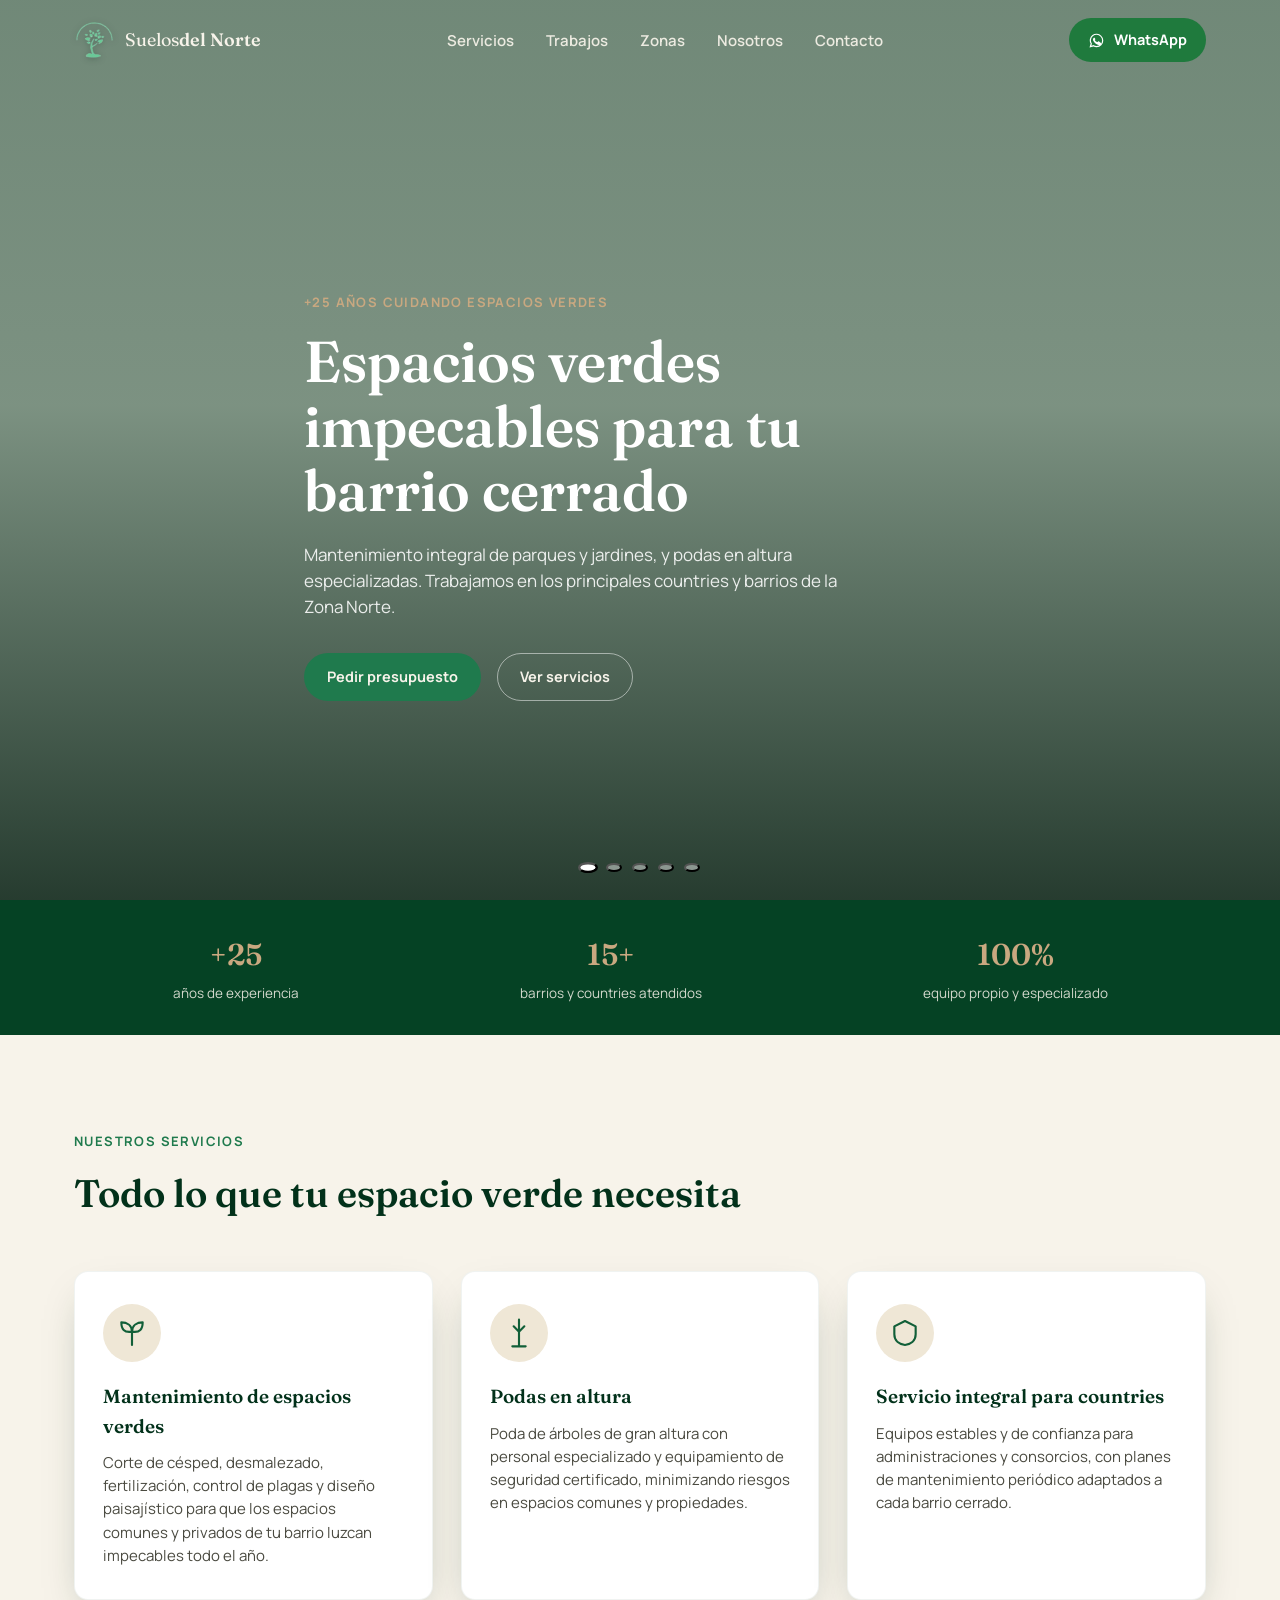
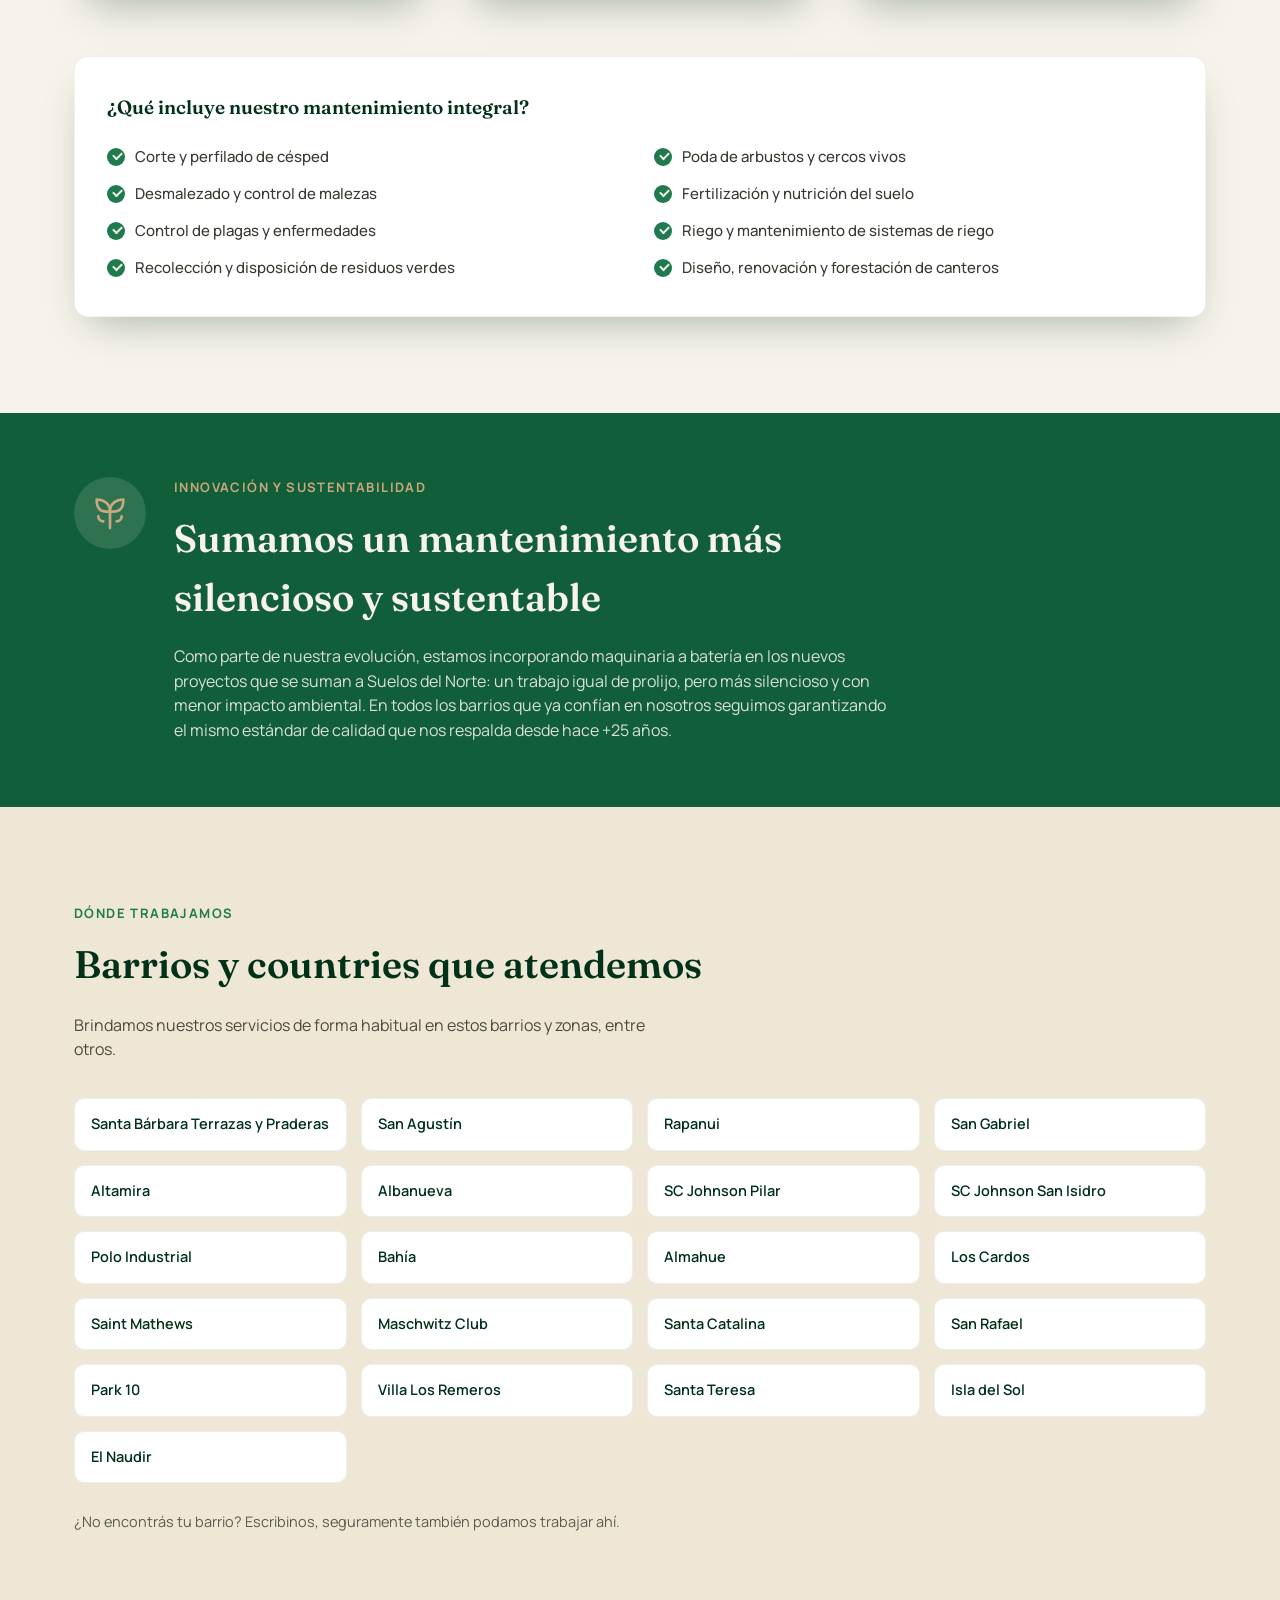
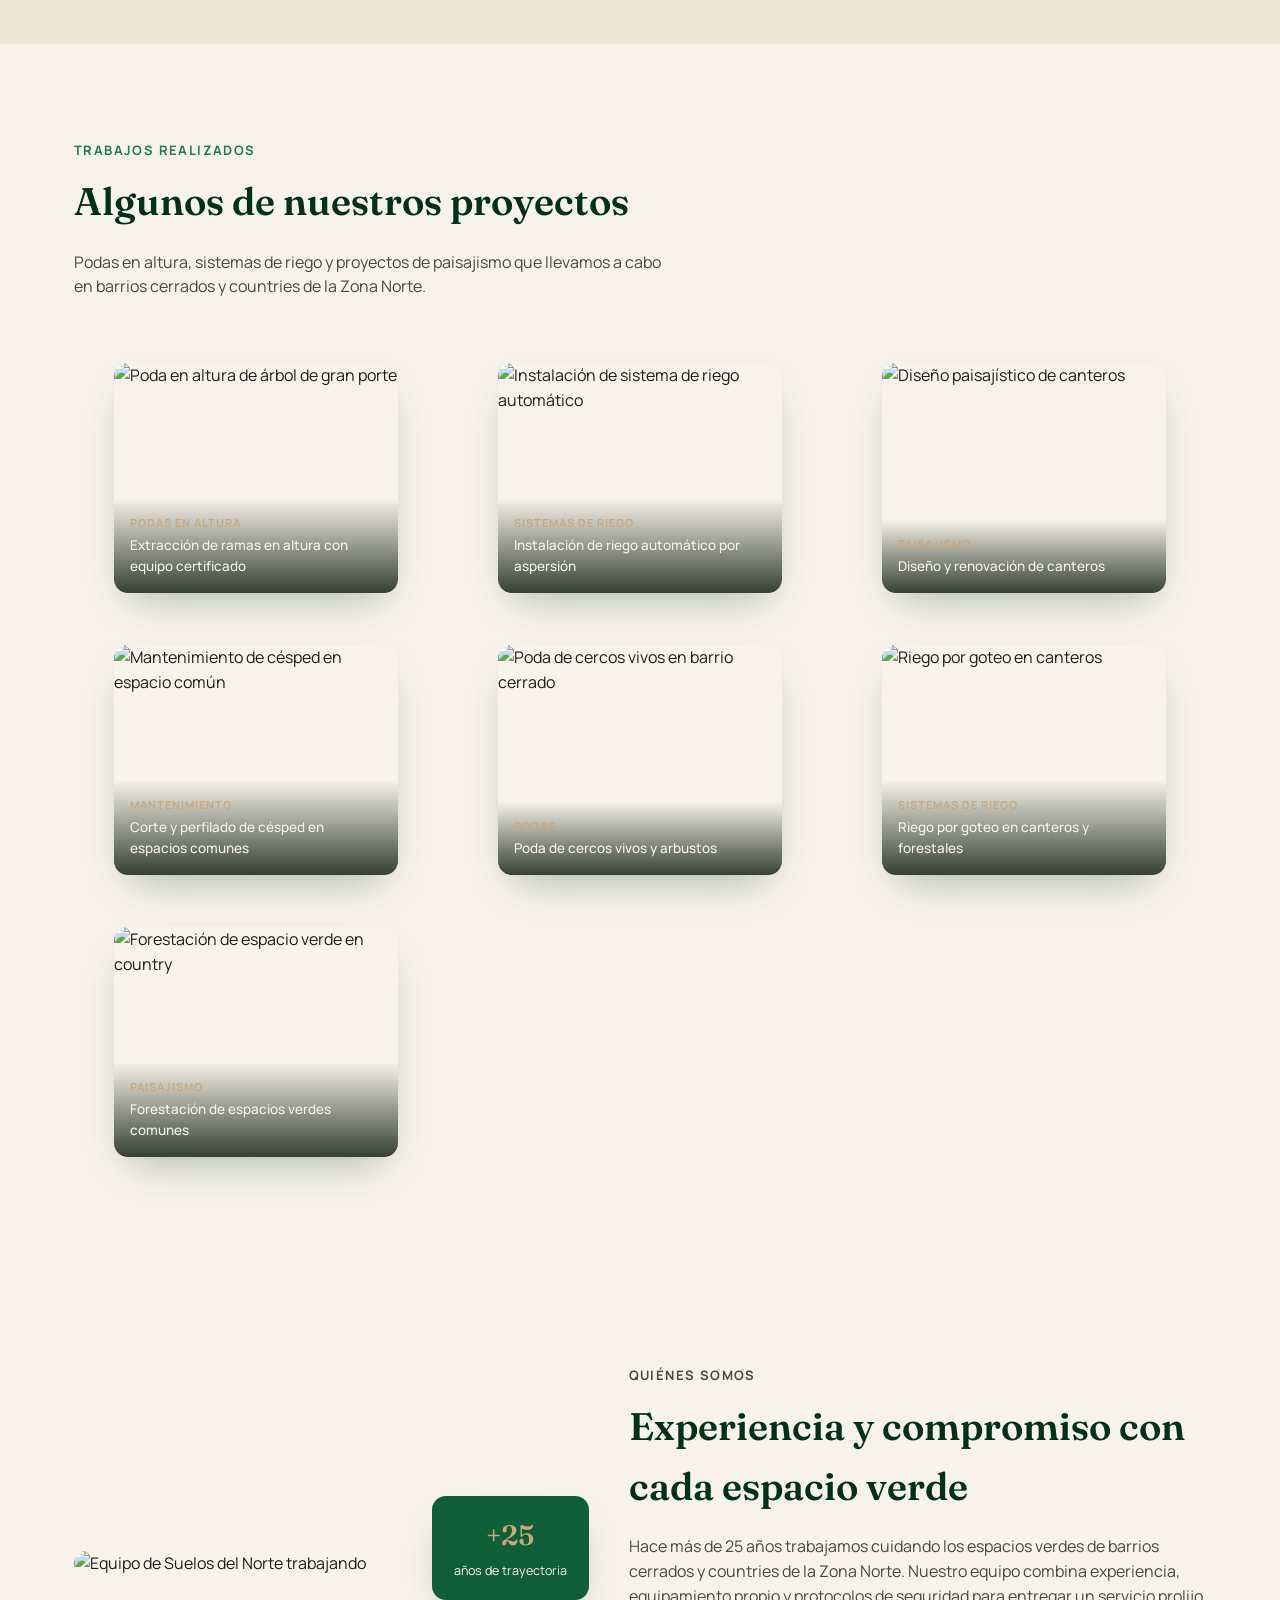
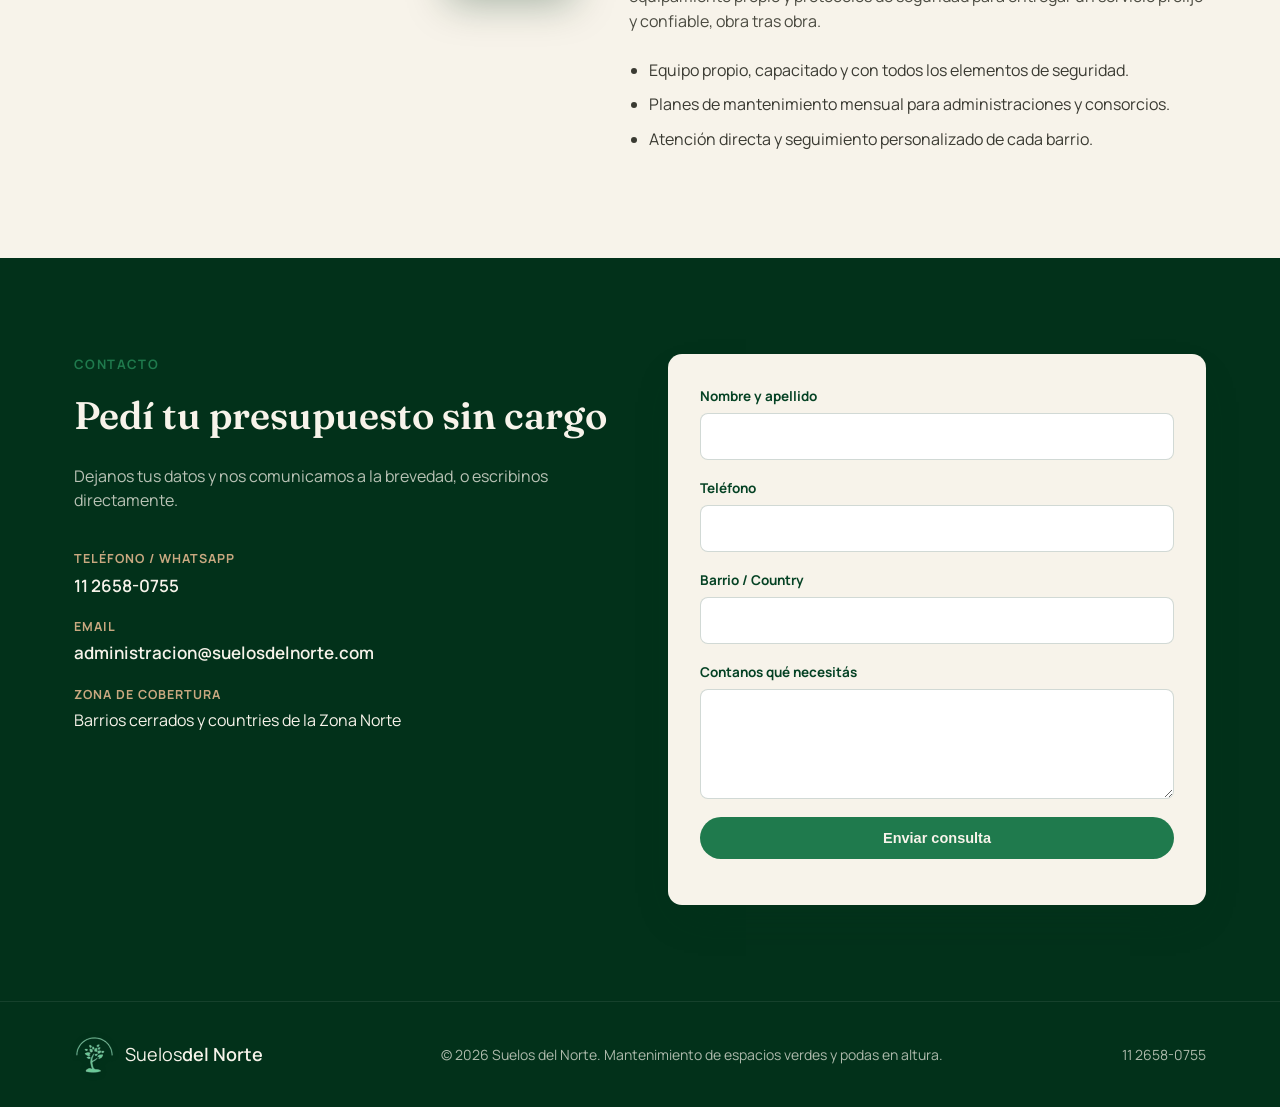
==== commit ead841ea: "Integrar logo de marca y rediseñar paleta de colores Reemplaza el logo de texto por las piezas reale" ====
--- a/index.html
+++ b/index.html
@@ -5,6 +5,7 @@
 <meta name="viewport" content="width=device-width, initial-scale=1.0">
 <title>Suelos del Norte | Mantenimiento de Espacios Verdes y Podas en Altura</title>
 <meta name="description" content="Suelos del Norte: +25 años de experiencia en mantenimiento de espacios verdes y podas en altura para barrios cerrados de la Zona Norte.">
+<link rel="icon" type="image/png" href="img/logo-icon-deep.png">
 <link rel="preconnect" href="https://fonts.googleapis.com">
 <link rel="preconnect" href="https://fonts.gstatic.com" crossorigin>
 <link href="https://fonts.googleapis.com/css2?family=Fraunces:opsz,wght@9..144,500;9..144,600&family=Manrope:wght@400;500;600;700;800&display=swap" rel="stylesheet">
@@ -15,7 +16,7 @@
 <header class="site-header">
   <div class="container header-inner">
     <a href="#inicio" class="logo">
-      <span class="logo-mark">SN</span>
+      <img src="img/logo-icon-deep.png" alt="Suelos del Norte" class="logo-mark-img">
       <span class="logo-text">Suelos<strong>del Norte</strong></span>
     </a>
     <nav class="main-nav" id="main-nav">
@@ -269,7 +270,7 @@
 <footer class="site-footer">
   <div class="container footer-inner">
     <div class="footer-brand">
-      <span class="logo-mark">SN</span>
+      <img src="img/logo-icon-deep.png" alt="Suelos del Norte" class="logo-mark-img">
       <span class="logo-text">Suelos<strong>del Norte</strong></span>
     </div>
     <p>© <span id="year"></span> Suelos del Norte. Mantenimiento de espacios verdes y podas en altura.</p>
--- a/css/styles.css
+++ b/css/styles.css
@@ -1,9 +1,11 @@
 :root {
-  --green-900: #1c2e1a;
-  --green-800: #254020;
-  --green-700: #2f5128;
-  --green-600: #3c6633;
-  --green-500: #4d7d40;
+  --green-950: #021c0f;
+  --green-900: #02311a;
+  --green-800: #054224;
+  --green-700: #115f38;
+  --green-600: #1f7a4d;
+  --green-500: #30a66b;
+  --mint-400: #66cc99;
   --earth-700: #6b4f3a;
   --earth-300: #c9a880;
   --cream-100: #f7f3ea;
@@ -11,7 +13,7 @@
   --ink: #1c2018;
   --white: #ffffff;
   --radius: 14px;
-  --shadow-soft: 0 18px 40px -16px rgba(28, 46, 26, 0.35);
+  --shadow-soft: 0 18px 40px -16px rgba(2, 49, 26, 0.35);
   --font-display: "Fraunces", serif;
   --font-body: "Manrope", system-ui, sans-serif;
 }
@@ -53,7 +55,7 @@
 }
 .site-header.is-scrolled {
   background: rgba(247, 243, 234, 0.96);
-  box-shadow: 0 4px 24px -8px rgba(28, 46, 26, 0.25);
+  box-shadow: 0 4px 24px -8px rgba(2, 49, 26, 0.25);
   backdrop-filter: blur(6px);
 }
 .header-inner {
@@ -65,23 +67,14 @@
   padding-bottom: 18px;
 }
 .logo { display: flex; align-items: center; gap: 10px; font-family: var(--font-display); }
-.logo-mark {
-  display: grid;
-  place-items: center;
-  width: 38px;
-  height: 38px;
-  border-radius: 50%;
-  background: var(--green-700);
-  color: var(--cream-100);
-  font-size: 14px;
-  font-weight: 600;
-  letter-spacing: 0.5px;
+.logo-mark-img {
+  height: 40px;
+  width: auto;
+  filter: drop-shadow(0 1px 3px rgba(2, 28, 15, 0.3));
 }
 .logo-text { color: var(--green-900); font-size: 18px; }
 .logo-text strong { font-weight: 600; }
-.site-header:not(.is-scrolled) .logo-text,
-.site-header:not(.is-scrolled) .logo-mark { color: var(--cream-100); }
-.site-header:not(.is-scrolled) .logo-mark { background: rgba(255,255,255,0.18); }
+.site-header:not(.is-scrolled) .logo-text { color: var(--cream-100); }
 
 .main-nav { display: flex; gap: 32px; font-weight: 600; font-size: 15px; }
 .main-nav a { color: var(--cream-100); opacity: 0.92; transition: opacity 0.2s; }
@@ -136,7 +129,7 @@
 .hero-overlay {
   position: absolute;
   inset: 0;
-  background: linear-gradient(180deg, rgba(20,32,18,0.55) 0%, rgba(20,32,18,0.5) 45%, rgba(15,24,13,0.85) 100%);
+  background: linear-gradient(180deg, rgba(2,49,26,0.55) 0%, rgba(2,49,26,0.5) 45%, rgba(2,28,15,0.85) 100%);
 }
 .hero-content { position: relative; z-index: 2; max-width: 720px; padding-top: 80px; }
 .eyebrow {
@@ -203,7 +196,7 @@
   border-radius: var(--radius);
   padding: 32px 28px;
   box-shadow: var(--shadow-soft);
-  border: 1px solid rgba(28,46,26,0.06);
+  border: 1px solid rgba(2,49,26,0.06);
 }
 .service-icon {
   width: 58px;
@@ -224,7 +217,7 @@
   border-radius: var(--radius);
   padding: 36px 32px;
   box-shadow: var(--shadow-soft);
-  border: 1px solid rgba(28,46,26,0.06);
+  border: 1px solid rgba(2,49,26,0.06);
 }
 .checklist-title { font-size: 19px; margin-bottom: 22px; }
 .checklist-grid {
@@ -290,7 +283,7 @@
 }
 .zones-grid li {
   background: var(--white);
-  border: 1px solid rgba(28,46,26,0.08);
+  border: 1px solid rgba(2,49,26,0.08);
   border-radius: 10px;
   padding: 14px 16px;
   font-weight: 600;
@@ -312,7 +305,7 @@
   position: absolute;
   inset: auto 0 0 0;
   padding: 16px;
-  background: linear-gradient(180deg, rgba(28,46,26,0) 0%, rgba(20,32,18,0.85) 100%);
+  background: linear-gradient(180deg, rgba(2,49,26,0) 0%, rgba(20,32,18,0.85) 100%);
   color: var(--cream-100);
   font-size: 13.5px;
   font-weight: 500;
@@ -366,7 +359,7 @@
   font-size: 15px;
   padding: 12px 14px;
   border-radius: 8px;
-  border: 1px solid rgba(28,46,26,0.18);
+  border: 1px solid rgba(2,49,26,0.18);
   background: var(--white);
   resize: vertical;
 }
@@ -376,6 +369,7 @@
 .site-footer { background: var(--green-900); color: rgba(247,243,234,0.7); padding: 28px 0; border-top: 1px solid rgba(255,255,255,0.08); }
 .footer-inner { display: flex; align-items: center; justify-content: space-between; gap: 16px; flex-wrap: wrap; font-size: 14px; }
 .footer-brand { display: flex; align-items: center; gap: 10px; color: var(--cream-100); }
+.footer-brand .logo-text { color: var(--cream-100); }
 .footer-inner a:hover { color: var(--cream-100); }
 
 @media (max-width: 960px) {
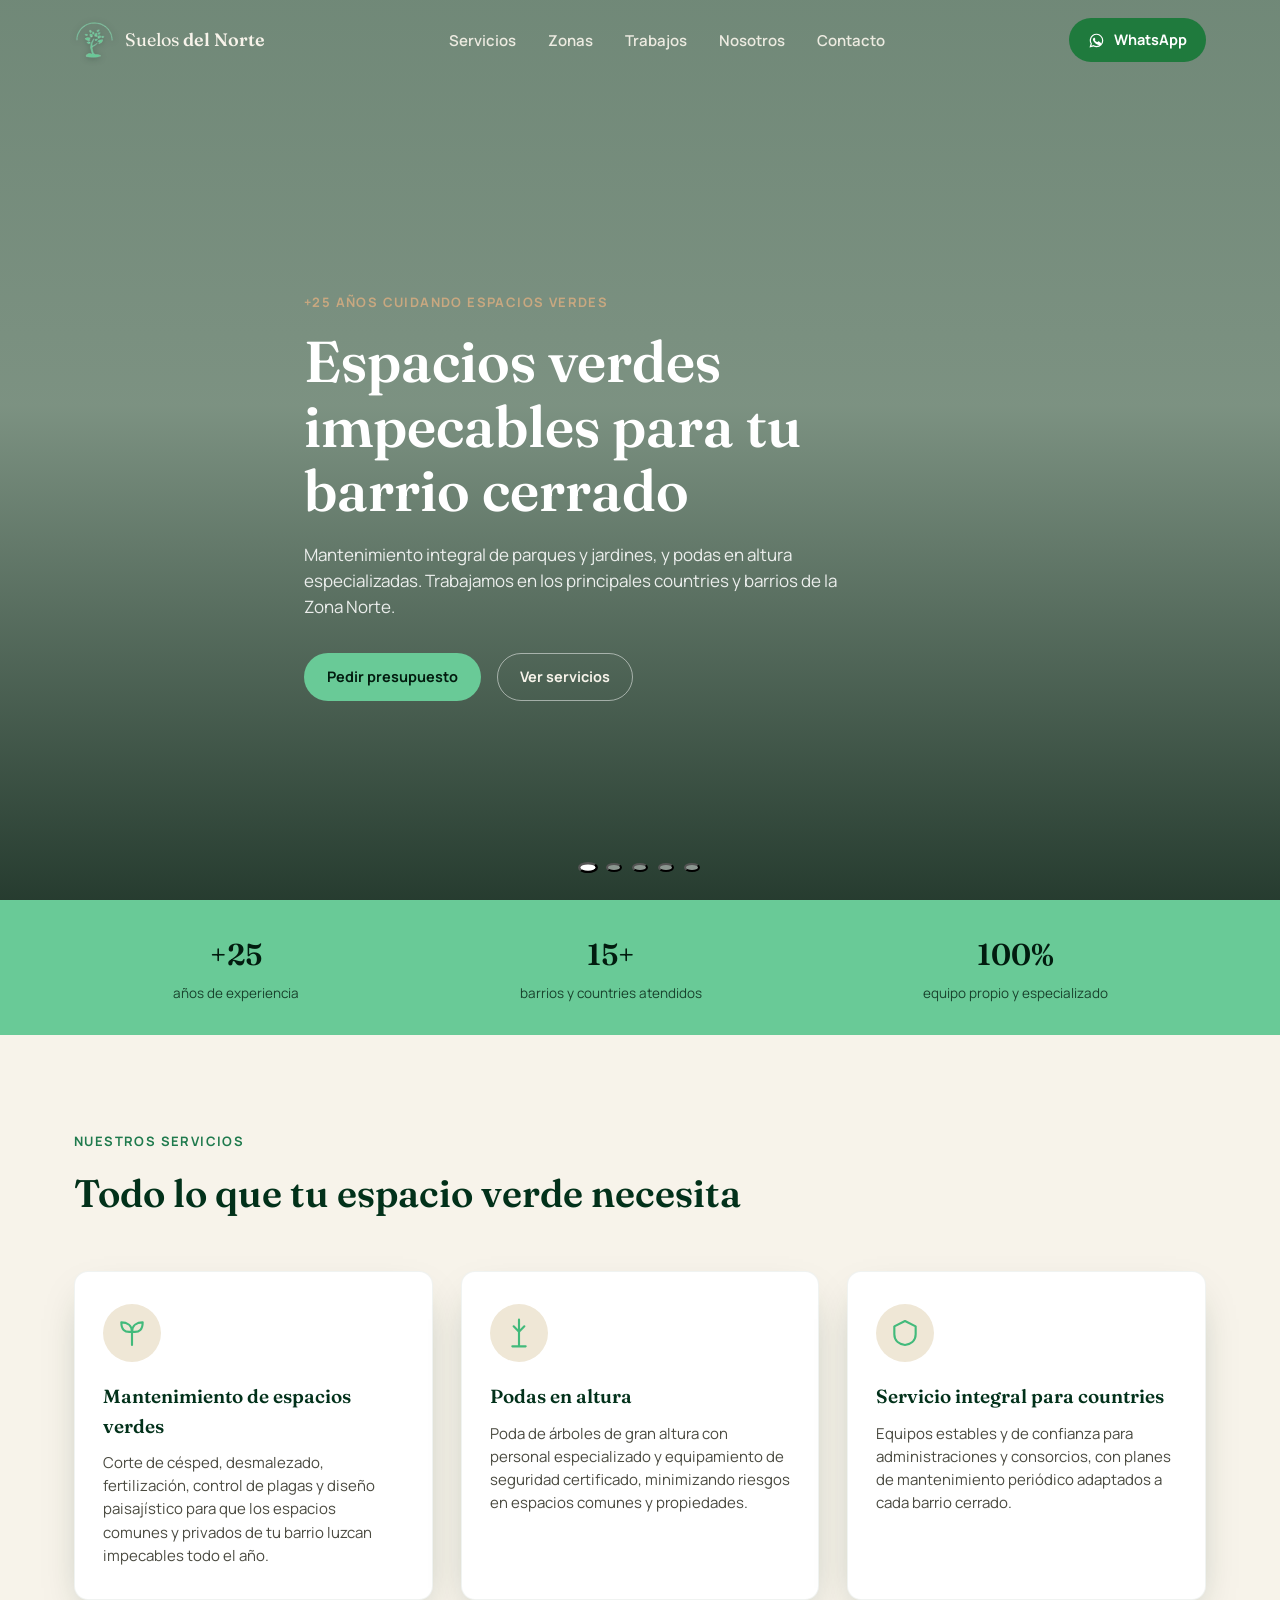
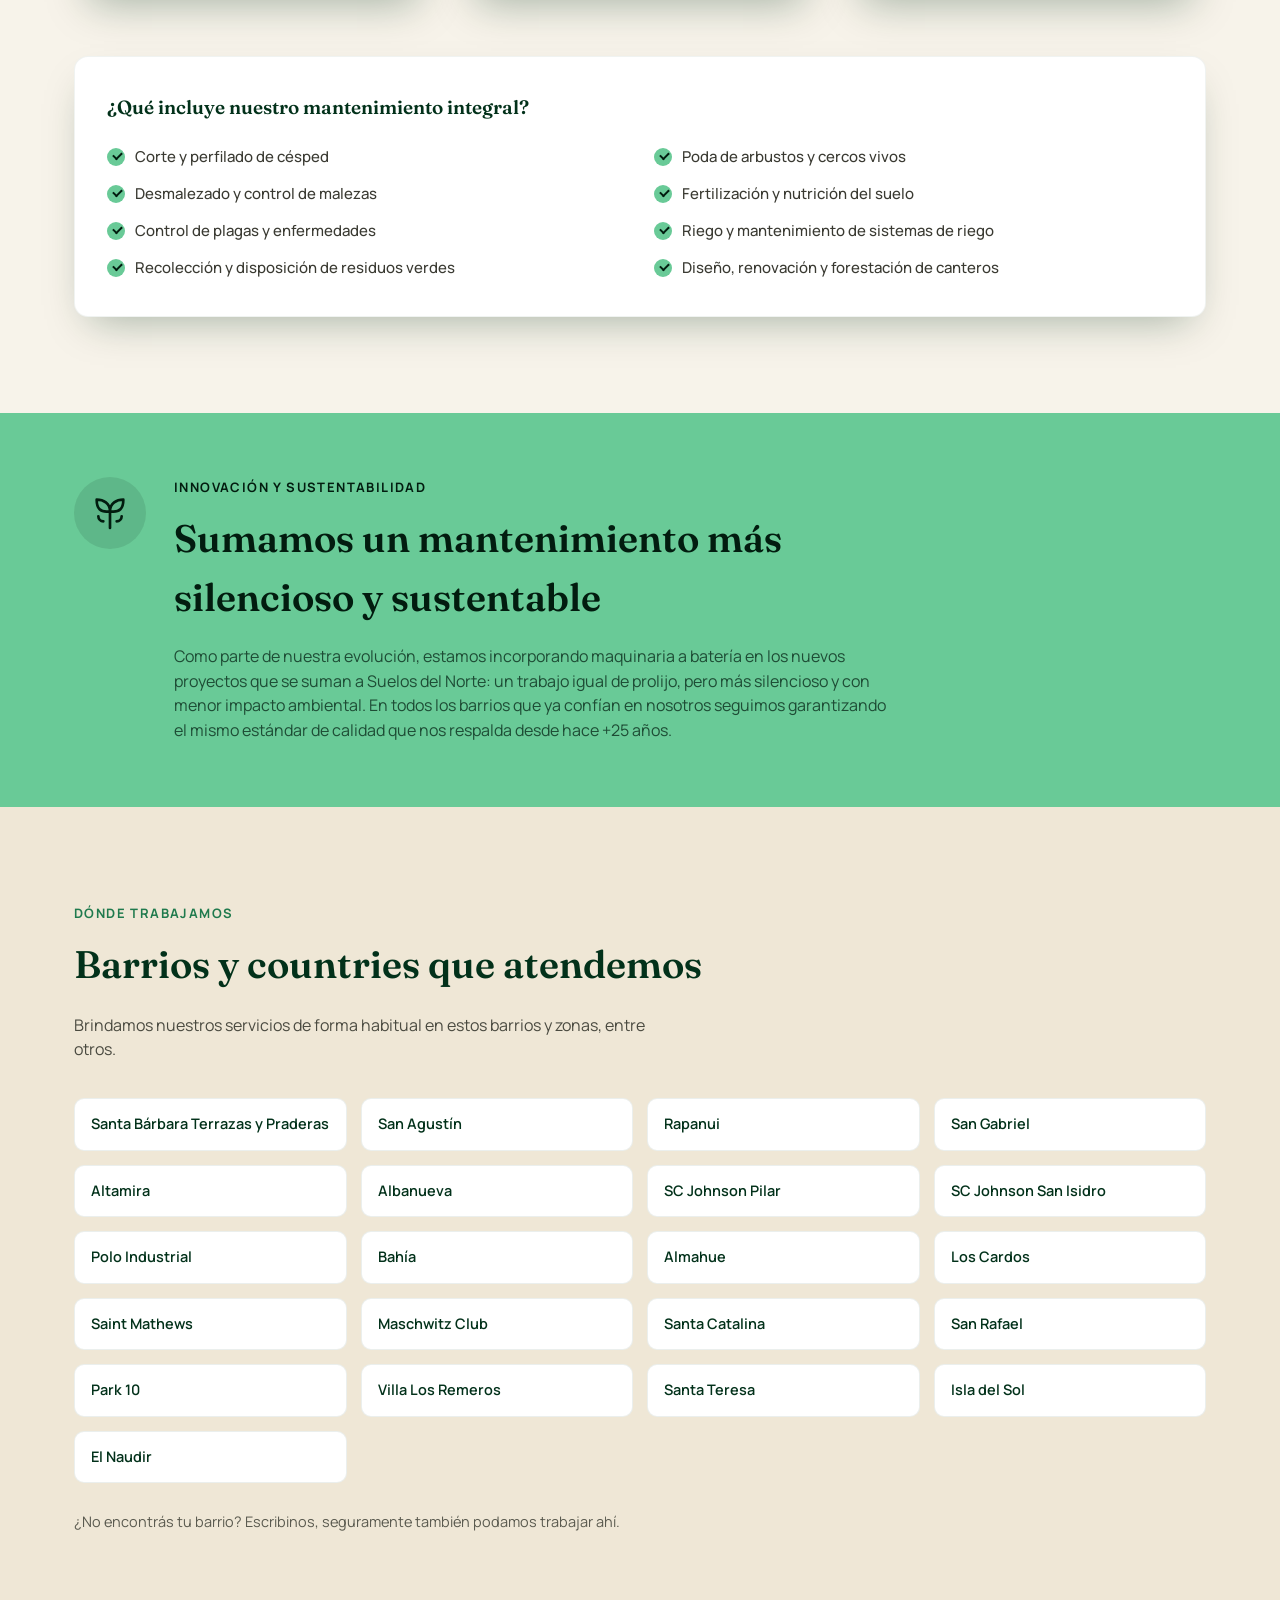
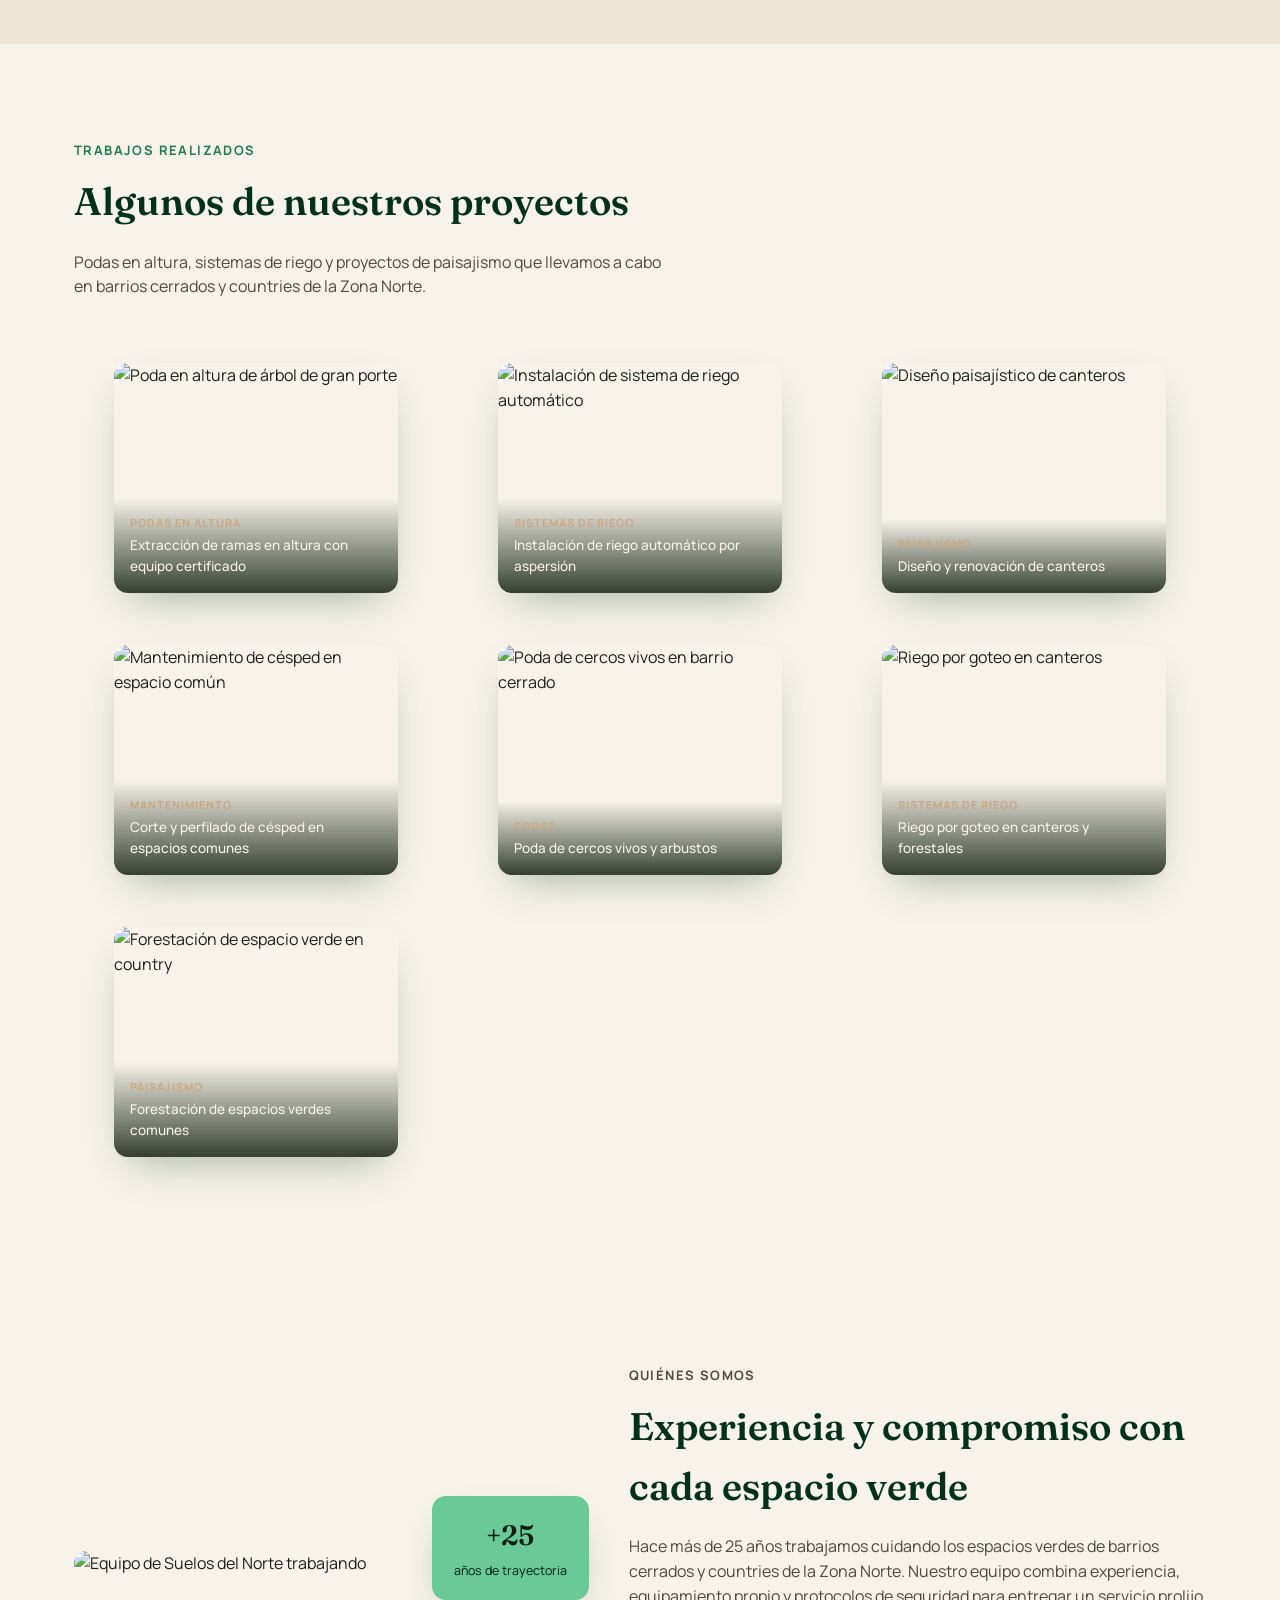
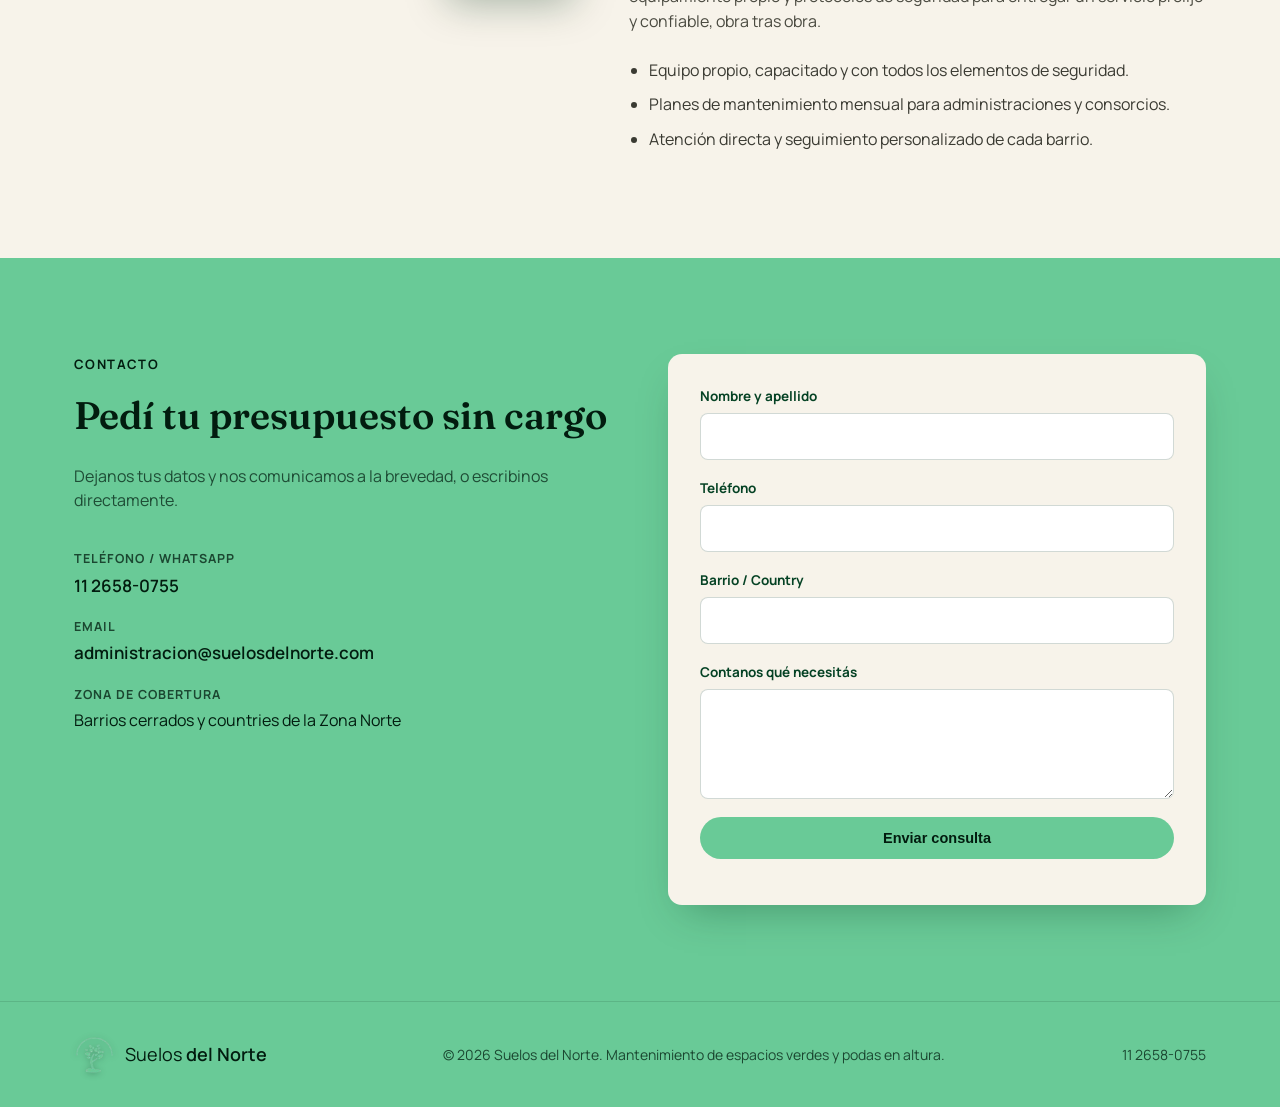
==== commit 7e867261: "Usar el verde de marca sin variaciones y corregir detalles del header Unifica todos los bloques de c" ====
--- a/index.html
+++ b/index.html
@@ -17,18 +17,18 @@
   <div class="container header-inner">
     <a href="#inicio" class="logo">
       <img src="img/logo-icon-deep.png" alt="Suelos del Norte" class="logo-mark-img">
-      <span class="logo-text">Suelos<strong>del Norte</strong></span>
+      <span class="logo-text">Suelos <strong>del Norte</strong></span>
     </a>
     <nav class="main-nav" id="main-nav">
       <a href="#servicios">Servicios</a>
+      <a href="#zonas">Zonas</a>
       <a href="#trabajos">Trabajos</a>
-      <a href="#zonas">Zonas</a>
       <a href="#nosotros">Nosotros</a>
       <a href="#contacto">Contacto</a>
     </nav>
     <a href="https://wa.me/5491126580755" class="btn btn-whatsapp" target="_blank" rel="noopener">
       <svg viewBox="0 0 24 24" width="18" height="18" fill="currentColor" aria-hidden="true"><path d="M17.6 6.3A8.86 8.86 0 0 0 3.5 16.8L2 22l5.3-1.4a8.86 8.86 0 0 0 4.2 1.1h0a8.9 8.9 0 0 0 8.9-8.9 8.86 8.86 0 0 0-2.8-6.5Zm-6.1 13.7h0a7.4 7.4 0 0 1-3.8-1l-.3-.2-2.9.8.8-2.8-.2-.3a7.4 7.4 0 0 1 11.5-9.2 7.3 7.3 0 0 1 2.2 5.2 7.4 7.4 0 0 1-7.3 7.5Zm4-5.5c-.2-.1-1.3-.6-1.5-.7-.2-.1-.3-.1-.5.1-.1.2-.5.7-.7.8-.1.2-.3.2-.5.1-1.3-.6-2.2-1.1-3-2.5-.2-.4.2-.4.5-1.2.1-.2 0-.3-.1-.5l-.6-1.4c-.1-.4-.3-.3-.5-.3h-.4c-.2 0-.5.1-.7.3-.2.2-.9.9-.9 2.1s.9 2.4 1.1 2.6c.1.2 1.9 2.9 4.6 4 2.7 1 2.7.7 3.2.6.5 0 1.5-.6 1.7-1.2.2-.6.2-1.1.1-1.2-.1-.1-.2-.2-.4-.3Z"/></svg>
-      WhatsApp
+      <span>WhatsApp</span>
     </a>
     <button class="nav-toggle" id="nav-toggle" aria-label="Abrir menú">
       <span></span><span></span><span></span>
@@ -271,7 +271,7 @@
   <div class="container footer-inner">
     <div class="footer-brand">
       <img src="img/logo-icon-deep.png" alt="Suelos del Norte" class="logo-mark-img">
-      <span class="logo-text">Suelos<strong>del Norte</strong></span>
+      <span class="logo-text">Suelos <strong>del Norte</strong></span>
     </div>
     <p>© <span id="year"></span> Suelos del Norte. Mantenimiento de espacios verdes y podas en altura.</p>
     <a href="https://wa.me/5491126580755" target="_blank" rel="noopener">11 2658-0755</a>
--- a/css/styles.css
+++ b/css/styles.css
@@ -2,11 +2,9 @@
   --green-950: #021c0f;
   --green-900: #02311a;
   --green-800: #054224;
-  --green-700: #115f38;
   --green-600: #1f7a4d;
-  --green-500: #30a66b;
-  --mint-400: #66cc99;
-  --earth-700: #6b4f3a;
+  --green-brand: #69ca97;
+  --green-brand-dark: #42ba7b;
   --earth-300: #c9a880;
   --cream-100: #f7f3ea;
   --cream-200: #efe7d6;
@@ -94,8 +92,8 @@
   transition: transform 0.15s ease, background 0.2s ease, color 0.2s ease, border-color 0.2s ease;
 }
 .btn:hover { transform: translateY(-1px); }
-.btn-primary { background: var(--green-600); color: var(--cream-100); }
-.btn-primary:hover { background: var(--green-700); }
+.btn-primary { background: var(--green-brand); color: var(--green-950); }
+.btn-primary:hover { background: var(--green-brand-dark); }
 .btn-ghost { background: transparent; color: var(--cream-100); border-color: rgba(255,255,255,0.5); }
 .site-header.is-scrolled .btn-ghost { color: var(--green-900); border-color: var(--green-900); }
 .btn-whatsapp { background: #1f7a3d; color: var(--white); padding: 10px 18px; }
@@ -170,11 +168,11 @@
 .hero-dot.is-active { background: var(--white); transform: scale(1.25); }
 
 /* Stats strip */
-.strip { background: var(--green-800); color: var(--cream-100); padding: 32px 0; }
+.strip { background: var(--green-brand); color: var(--green-950); padding: 32px 0; }
 .strip-inner { display: flex; justify-content: space-around; flex-wrap: wrap; gap: 24px; text-align: center; }
 .strip-item { display: flex; flex-direction: column; gap: 4px; }
-.strip-number { font-family: var(--font-display); font-size: 30px; font-weight: 600; color: var(--earth-300); }
-.strip-label { font-size: 13.5px; opacity: 0.85; }
+.strip-number { font-family: var(--font-display); font-size: 30px; font-weight: 600; color: var(--green-950); }
+.strip-label { font-size: 13.5px; opacity: 0.78; }
 
 /* Sections */
 .section { padding: 96px 0; }
@@ -203,7 +201,7 @@
   height: 58px;
   border-radius: 50%;
   background: var(--cream-200);
-  color: var(--green-700);
+  color: var(--green-brand-dark);
   display: grid;
   place-items: center;
   margin-bottom: 20px;
@@ -243,7 +241,7 @@
   width: 18px;
   height: 18px;
   border-radius: 50%;
-  background: var(--green-600);
+  background: var(--green-brand);
 }
 .checklist-grid li::after {
   content: "";
@@ -252,26 +250,26 @@
   top: 7px;
   width: 7px;
   height: 4px;
-  border-left: 2px solid var(--cream-100);
-  border-bottom: 2px solid var(--cream-100);
+  border-left: 2px solid var(--green-950);
+  border-bottom: 2px solid var(--green-950);
   transform: rotate(-45deg);
 }
 
-.section-eco { background: var(--green-700); color: var(--cream-100); padding: 64px 0; }
+.section-eco { background: var(--green-brand); color: var(--green-950); padding: 64px 0; }
 .eco-grid { display: grid; grid-template-columns: auto 1fr; gap: 28px; align-items: flex-start; }
 .eco-icon {
   width: 72px;
   height: 72px;
   border-radius: 50%;
-  background: rgba(255,255,255,0.12);
-  color: var(--earth-300);
+  background: rgba(2,28,15,0.1);
+  color: var(--green-950);
   display: grid;
   place-items: center;
   flex-shrink: 0;
 }
-.section-eco .section-eyebrow { color: var(--earth-300); }
-.section-eco .section-title { color: var(--cream-100); margin-bottom: 14px; }
-.section-eco .section-lead { color: rgba(247,243,234,0.88); margin-bottom: 0; max-width: 720px; }
+.section-eco .section-eyebrow { color: var(--green-950); }
+.section-eco .section-title { color: var(--green-950); margin-bottom: 14px; }
+.section-eco .section-lead { color: rgba(2,28,15,0.72); margin-bottom: 0; max-width: 720px; }
 
 .zones-grid {
   list-style: none;
@@ -328,26 +326,27 @@
   position: absolute;
   bottom: -24px;
   right: -24px;
-  background: var(--green-700);
-  color: var(--cream-100);
+  background: var(--green-brand);
+  color: var(--green-950);
   border-radius: var(--radius);
   padding: 18px 22px;
   text-align: center;
   box-shadow: var(--shadow-soft);
 }
-.about-badge-number { display: block; font-family: var(--font-display); font-size: 28px; font-weight: 600; color: var(--earth-300); }
+.about-badge-number { display: block; font-family: var(--font-display); font-size: 28px; font-weight: 600; color: var(--green-950); }
 .about-badge span:last-child { font-size: 12.5px; }
 .about-content p { color: #4a4a40; }
 .about-list { padding-left: 20px; margin: 24px 0 0; color: #3a3a32; }
 .about-list li { margin-bottom: 10px; }
 
-.section-contact { background: var(--green-900); color: var(--cream-100); }
-.section-contact .section-title { color: var(--cream-100); }
-.section-contact .section-lead { color: rgba(247,243,234,0.75); }
+.section-contact { background: var(--green-brand); color: var(--green-950); }
+.section-contact .section-eyebrow { color: var(--green-950); }
+.section-contact .section-title { color: var(--green-950); }
+.section-contact .section-lead { color: rgba(2,28,15,0.72); }
 .contact-grid { display: grid; grid-template-columns: 1fr 1fr; gap: 56px; align-items: start; }
 .contact-list { list-style: none; padding: 0; margin: 0; display: flex; flex-direction: column; gap: 18px; }
 .contact-list li { display: flex; flex-direction: column; gap: 4px; }
-.contact-label { font-size: 12.5px; text-transform: uppercase; letter-spacing: 1px; color: var(--earth-300); font-weight: 700; }
+.contact-label { font-size: 12.5px; text-transform: uppercase; letter-spacing: 1px; color: var(--green-950); font-weight: 700; opacity: 0.75; }
 .contact-list a { font-size: 17px; font-weight: 600; }
 .contact-list a:hover { text-decoration: underline; }
 
@@ -363,14 +362,14 @@
   background: var(--white);
   resize: vertical;
 }
-.form-row input:focus, .form-row textarea:focus { outline: 2px solid var(--green-500); }
+.form-row input:focus, .form-row textarea:focus { outline: 2px solid var(--green-brand); }
 .form-note { margin: 14px 0 0; font-size: 14px; text-align: center; }
 
-.site-footer { background: var(--green-900); color: rgba(247,243,234,0.7); padding: 28px 0; border-top: 1px solid rgba(255,255,255,0.08); }
+.site-footer { background: var(--green-brand); color: rgba(2,28,15,0.75); padding: 28px 0; border-top: 1px solid rgba(2,28,15,0.12); }
 .footer-inner { display: flex; align-items: center; justify-content: space-between; gap: 16px; flex-wrap: wrap; font-size: 14px; }
-.footer-brand { display: flex; align-items: center; gap: 10px; color: var(--cream-100); }
-.footer-brand .logo-text { color: var(--cream-100); }
-.footer-inner a:hover { color: var(--cream-100); }
+.footer-brand { display: flex; align-items: center; gap: 10px; color: var(--green-950); }
+.footer-brand .logo-text { color: var(--green-950); }
+.footer-inner a:hover { color: var(--green-950); }
 
 @media (max-width: 960px) {
   .services-grid { grid-template-columns: 1fr 1fr; }
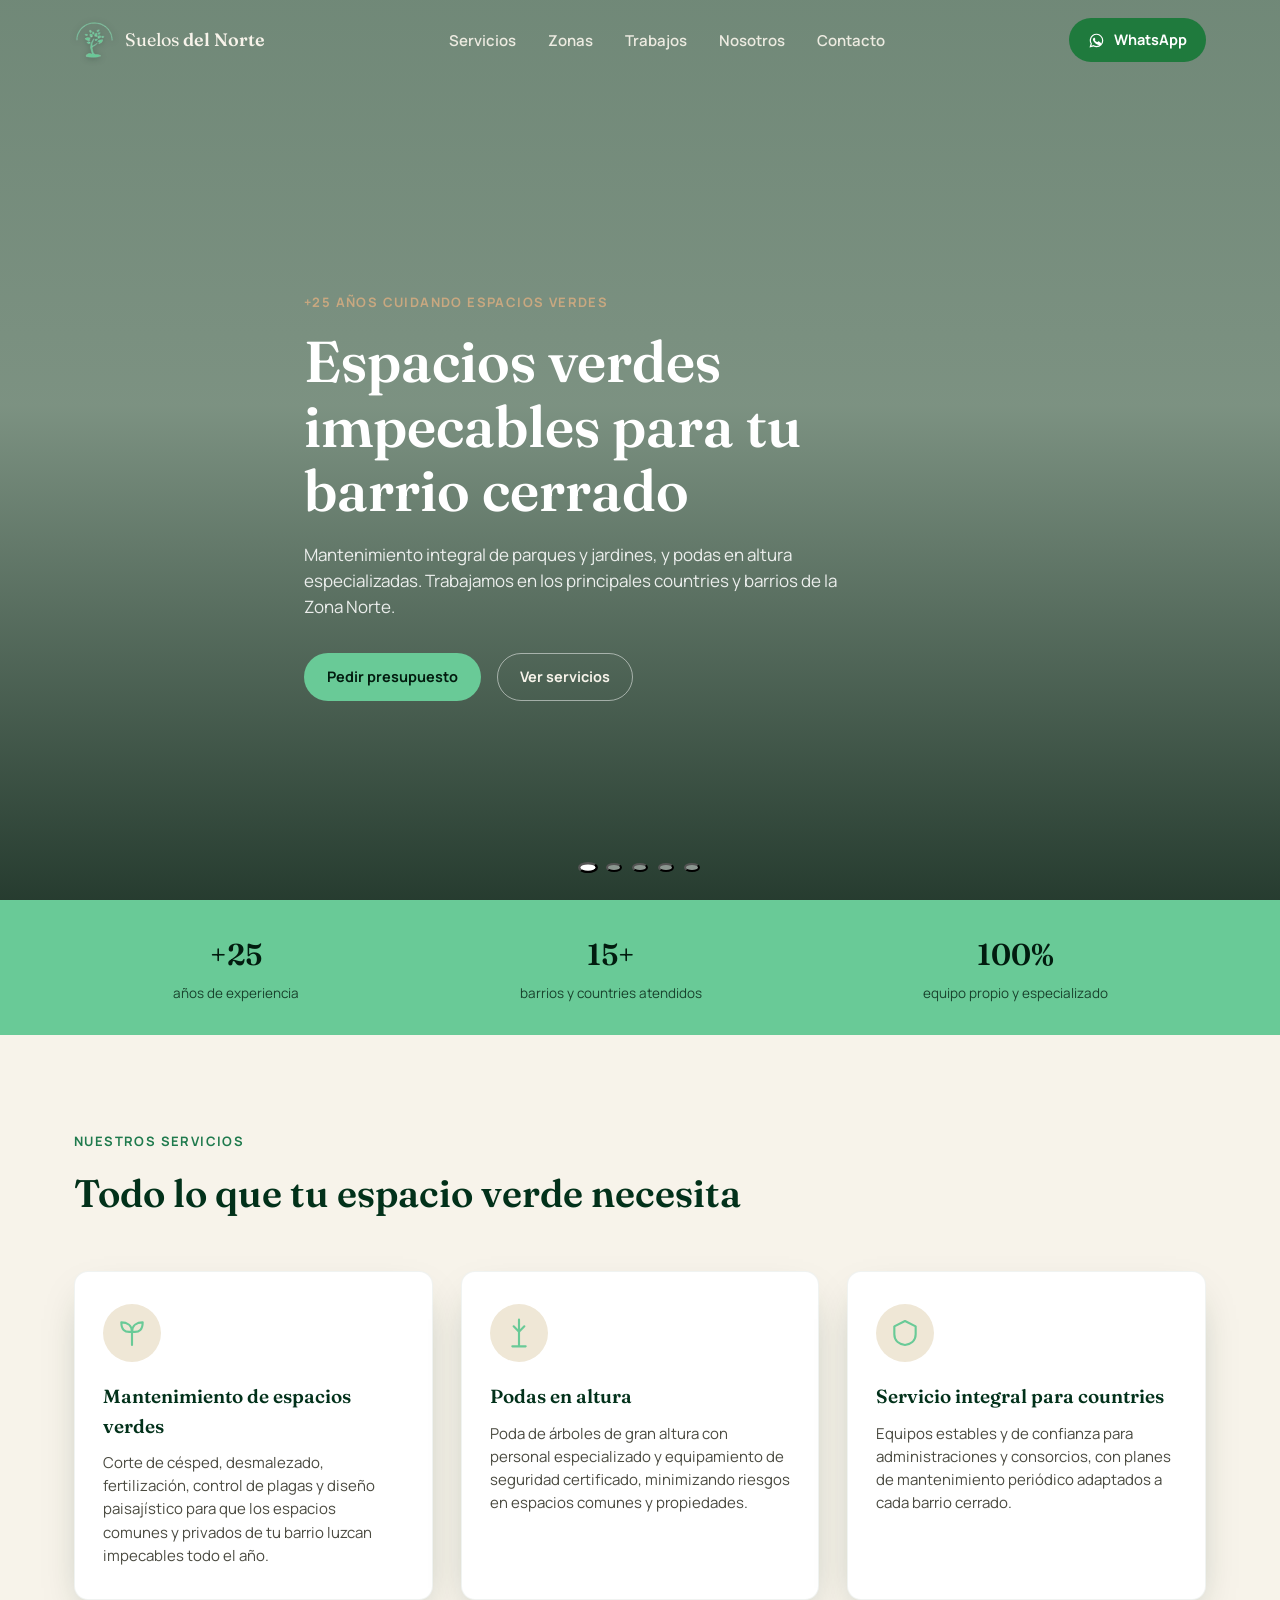
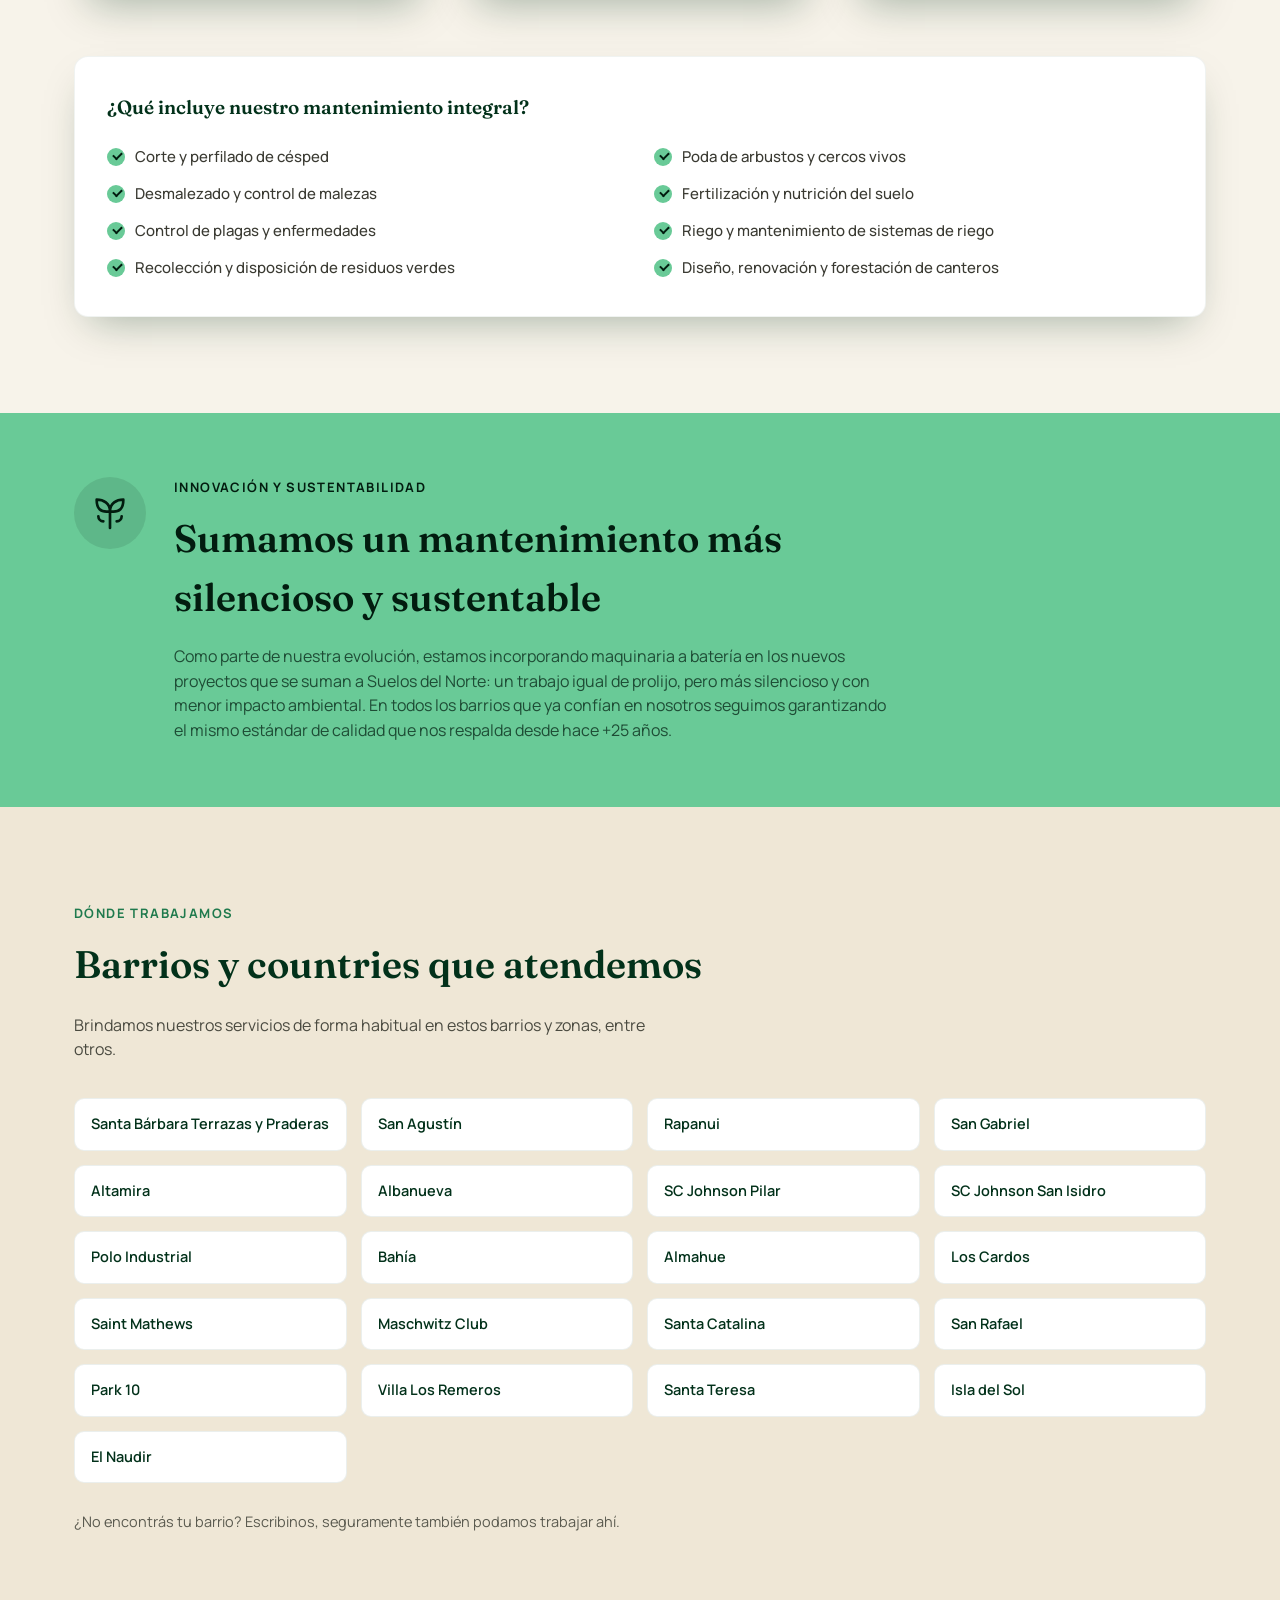
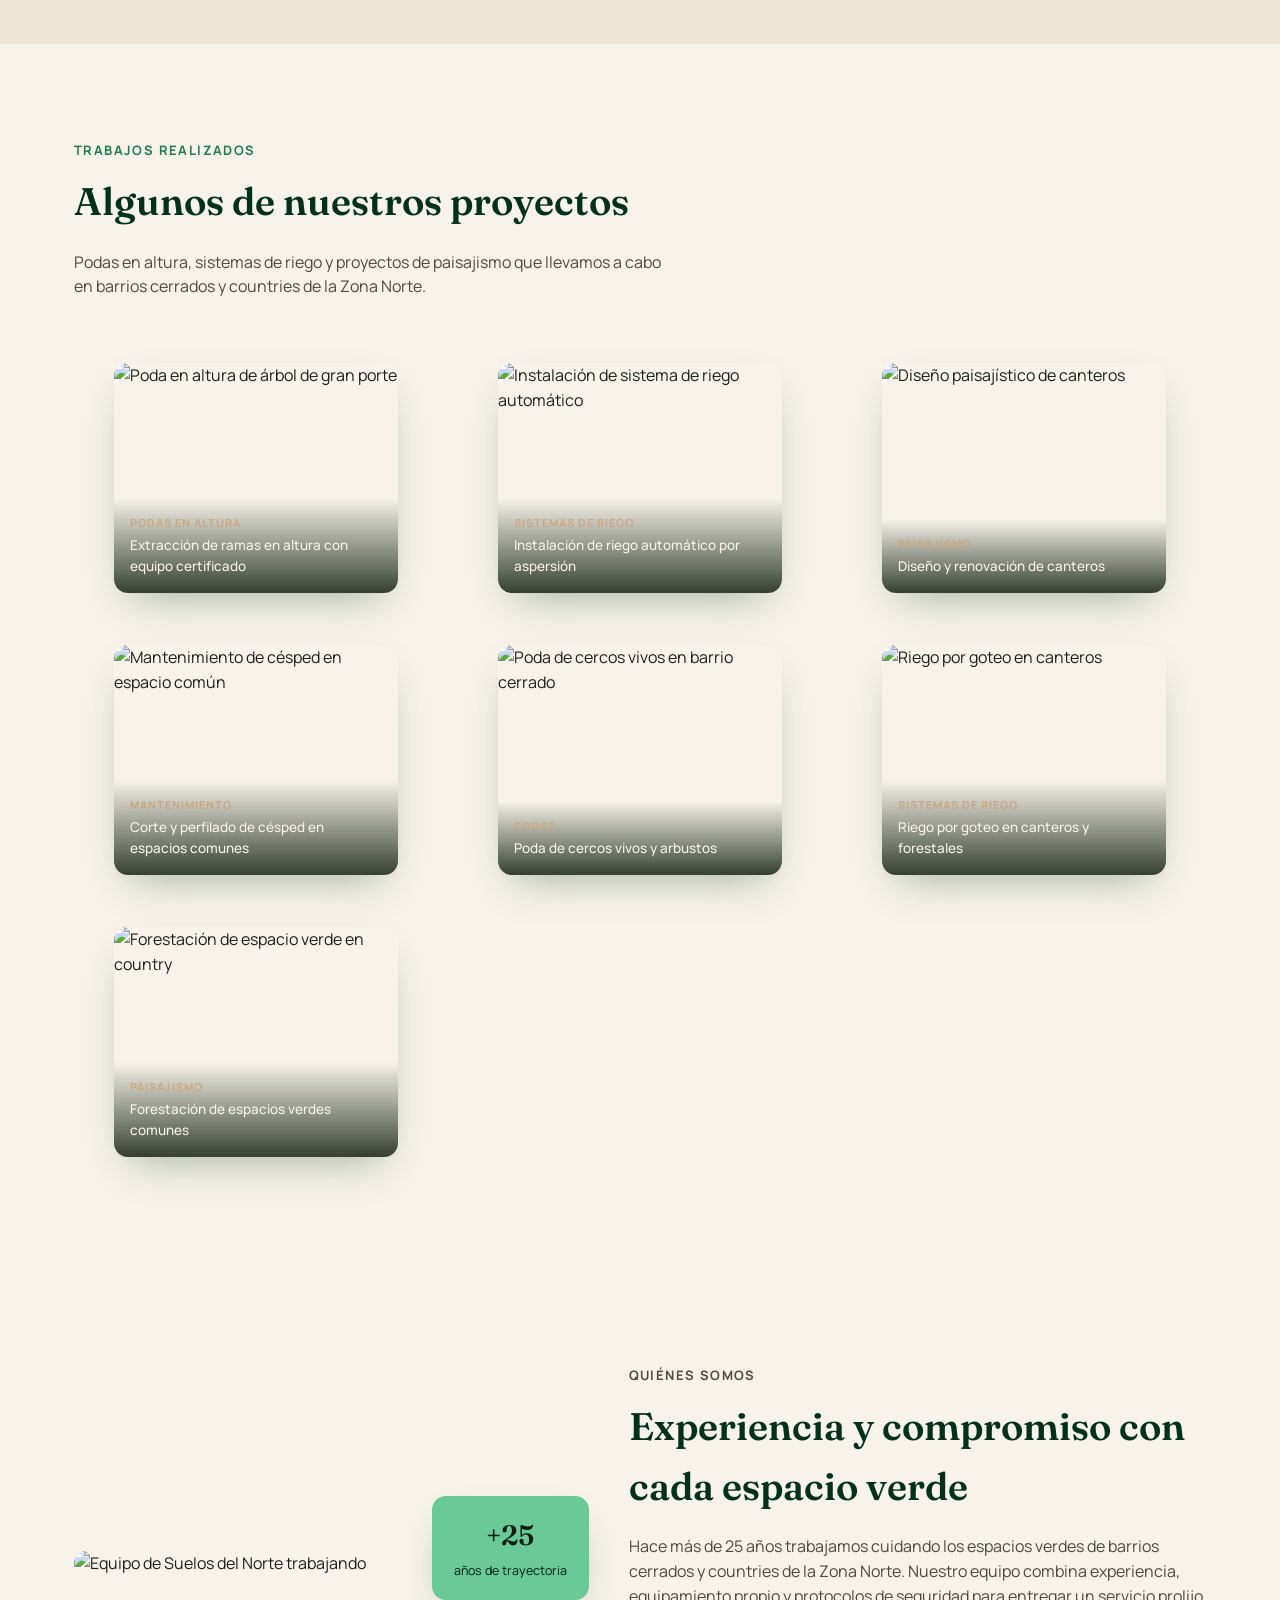
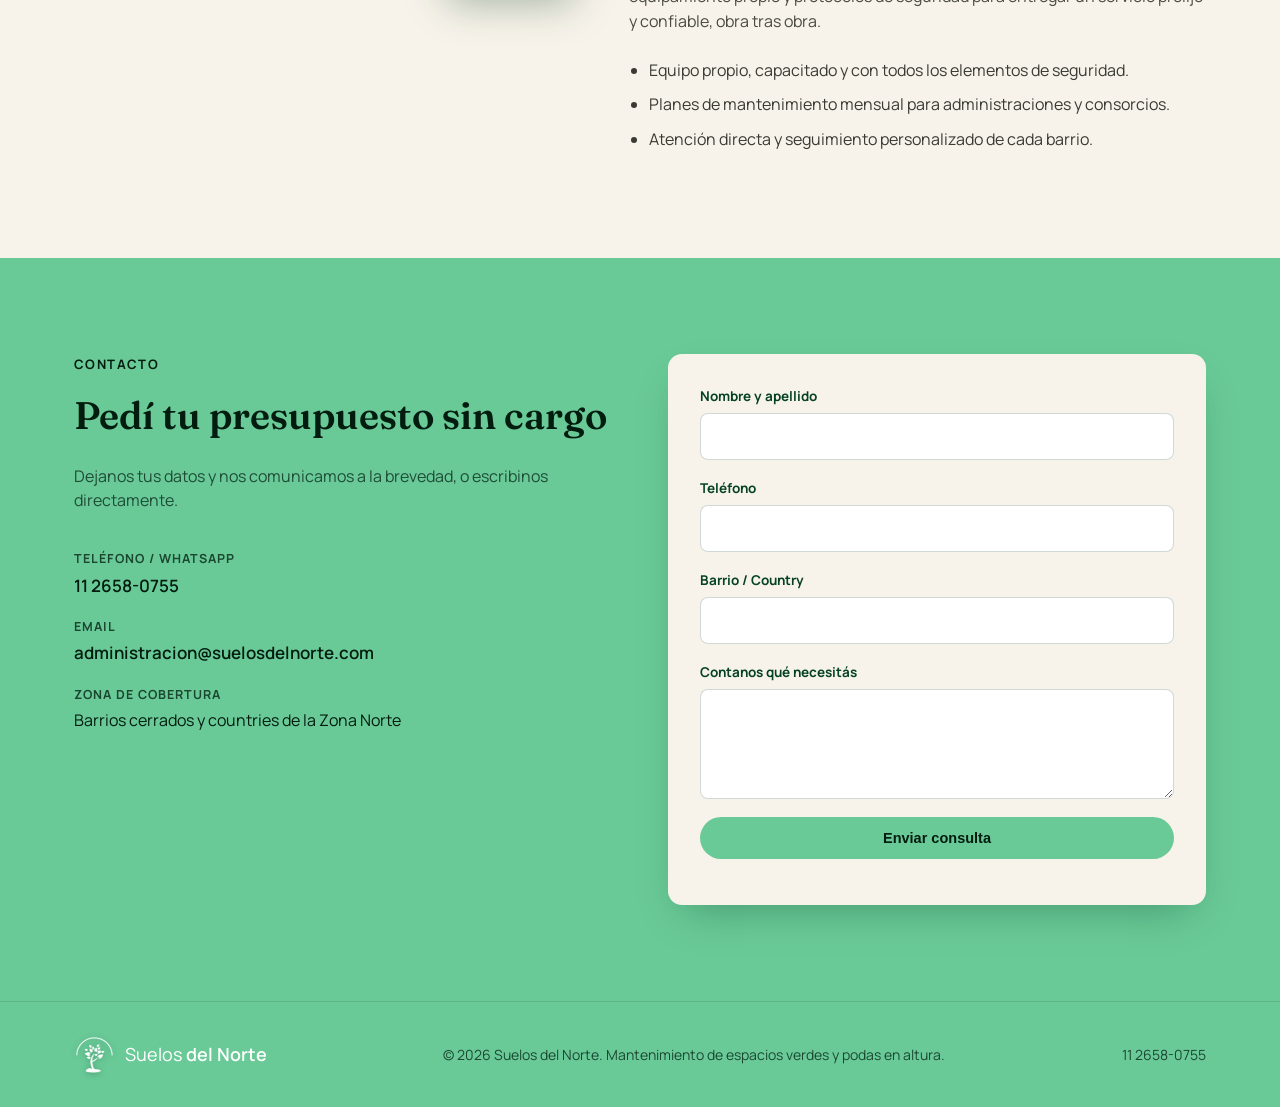
==== commit e2e6e625: "Logo del footer en blanco Queda mas elegante que el verde oscuro sobre el fondo verde de marca; el r" ====
--- a/index.html
+++ b/index.html
@@ -270,7 +270,7 @@
 <footer class="site-footer">
   <div class="container footer-inner">
     <div class="footer-brand">
-      <img src="img/logo-icon-deep.png" alt="Suelos del Norte" class="logo-mark-img">
+      <img src="img/logo-icon-white.png" alt="Suelos del Norte" class="logo-mark-img">
       <span class="logo-text">Suelos <strong>del Norte</strong></span>
     </div>
     <p>© <span id="year"></span> Suelos del Norte. Mantenimiento de espacios verdes y podas en altura.</p>
--- a/css/styles.css
+++ b/css/styles.css
@@ -4,7 +4,6 @@
   --green-800: #054224;
   --green-600: #1f7a4d;
   --green-brand: #69ca97;
-  --green-brand-dark: #42ba7b;
   --earth-300: #c9a880;
   --cream-100: #f7f3ea;
   --cream-200: #efe7d6;
@@ -93,7 +92,7 @@
 }
 .btn:hover { transform: translateY(-1px); }
 .btn-primary { background: var(--green-brand); color: var(--green-950); }
-.btn-primary:hover { background: var(--green-brand-dark); }
+.btn-primary:hover { filter: brightness(0.93); }
 .btn-ghost { background: transparent; color: var(--cream-100); border-color: rgba(255,255,255,0.5); }
 .site-header.is-scrolled .btn-ghost { color: var(--green-900); border-color: var(--green-900); }
 .btn-whatsapp { background: #1f7a3d; color: var(--white); padding: 10px 18px; }
@@ -201,7 +200,7 @@
   height: 58px;
   border-radius: 50%;
   background: var(--cream-200);
-  color: var(--green-brand-dark);
+  color: var(--green-brand);
   display: grid;
   place-items: center;
   margin-bottom: 20px;
@@ -367,8 +366,8 @@
 
 .site-footer { background: var(--green-brand); color: rgba(2,28,15,0.75); padding: 28px 0; border-top: 1px solid rgba(2,28,15,0.12); }
 .footer-inner { display: flex; align-items: center; justify-content: space-between; gap: 16px; flex-wrap: wrap; font-size: 14px; }
-.footer-brand { display: flex; align-items: center; gap: 10px; color: var(--green-950); }
-.footer-brand .logo-text { color: var(--green-950); }
+.footer-brand { display: flex; align-items: center; gap: 10px; color: var(--white); }
+.footer-brand .logo-text { color: var(--white); }
 .footer-inner a:hover { color: var(--green-950); }
 
 @media (max-width: 960px) {
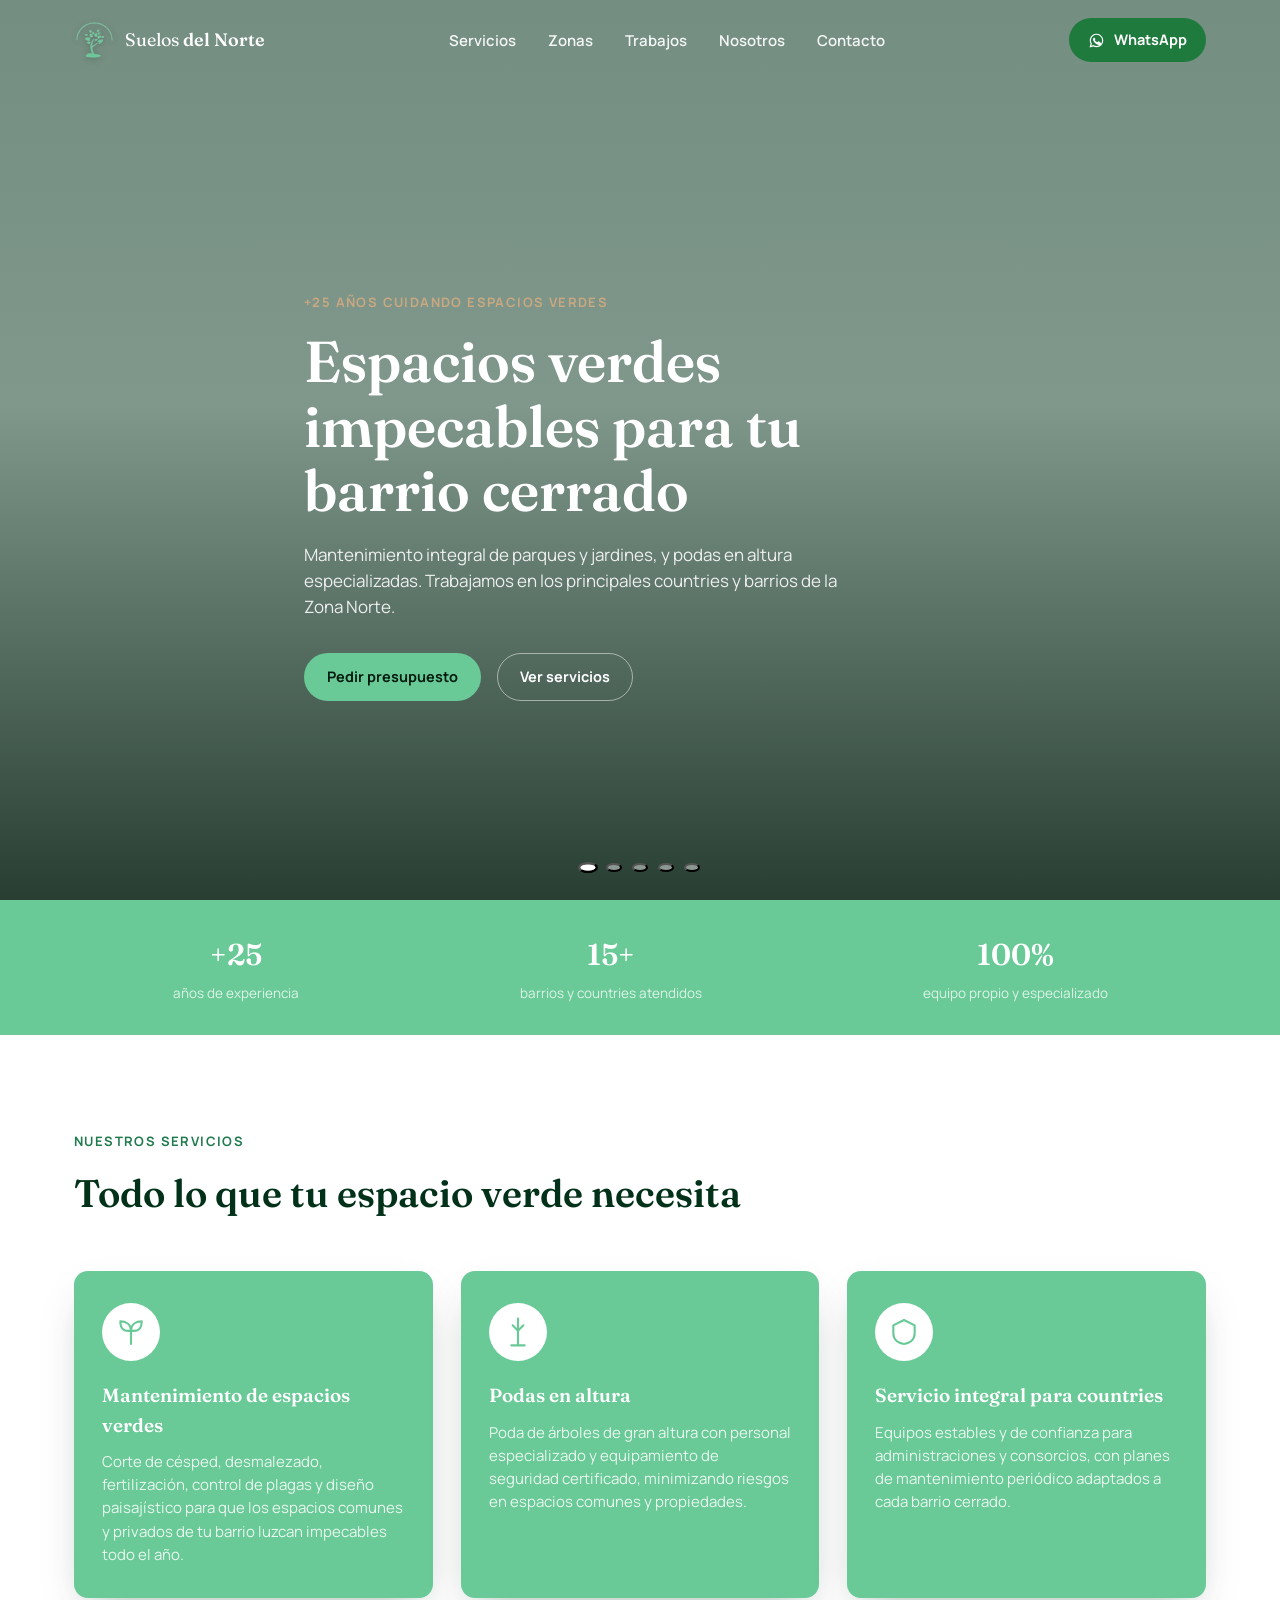
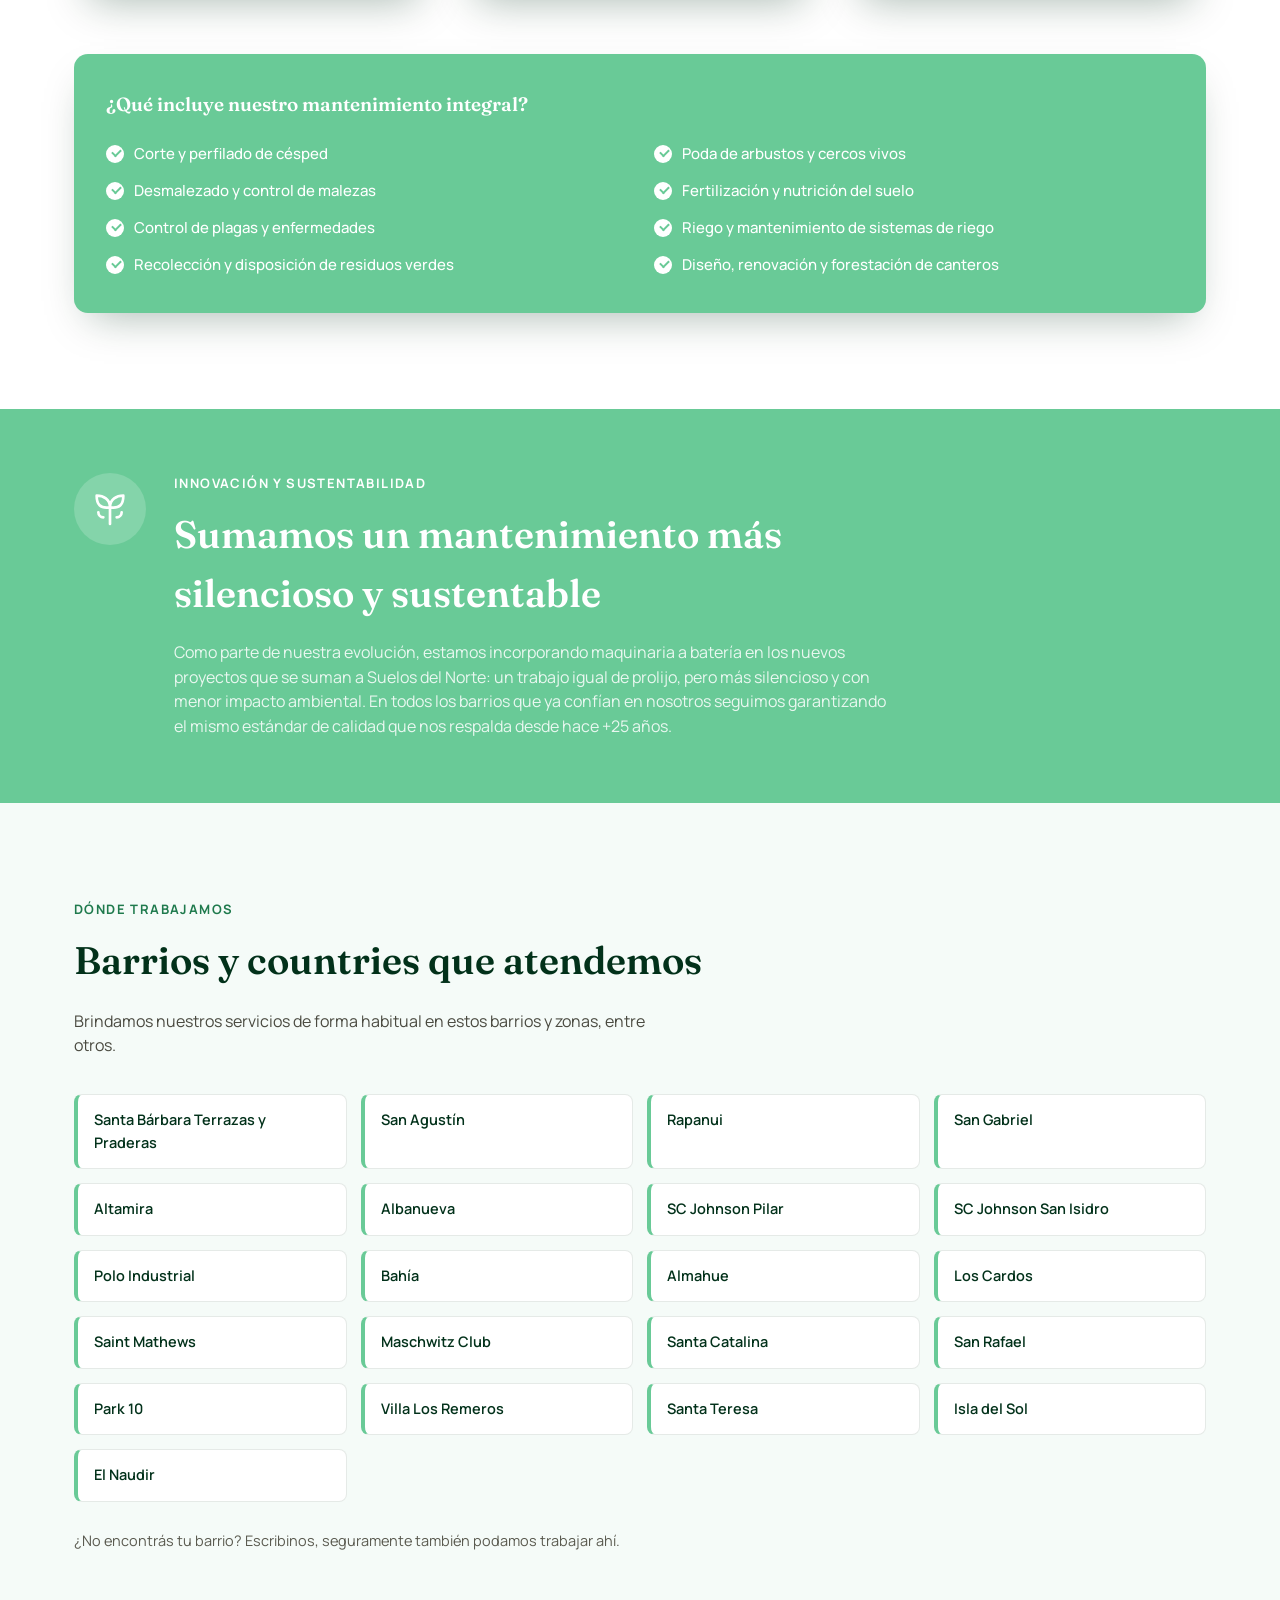
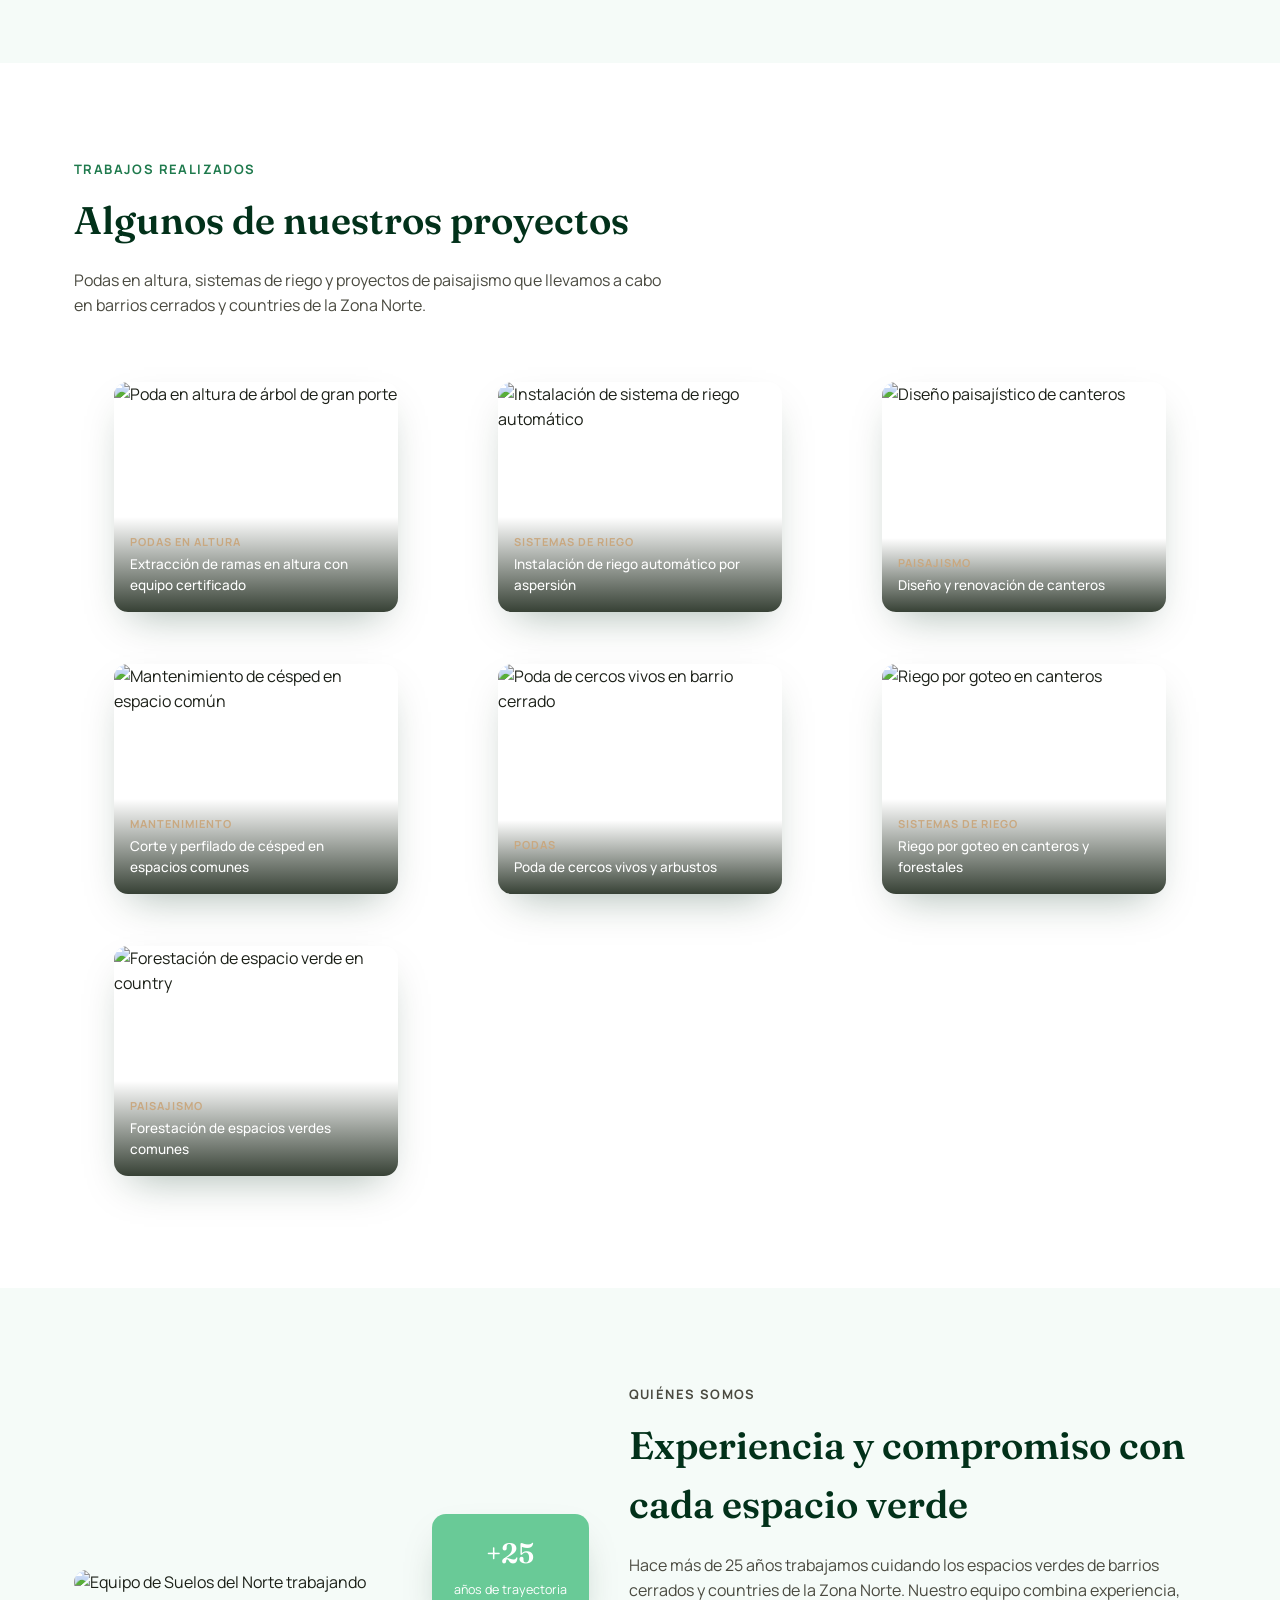
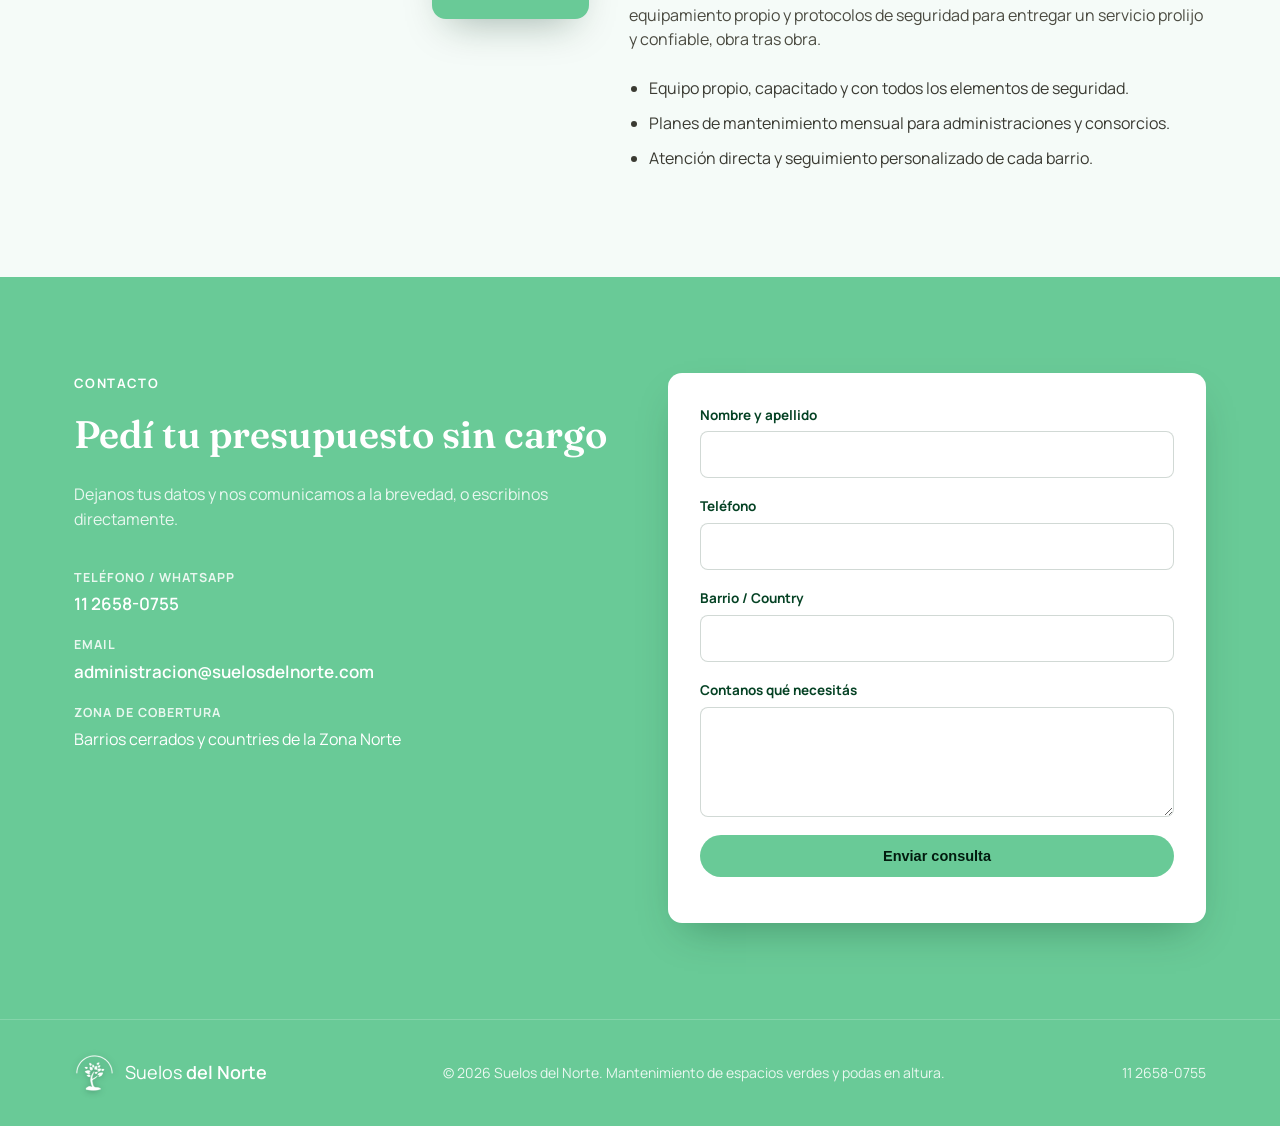
==== commit ad3c9ca2: "Diferenciar secciones con tinte verde sutil y volver los chips de barrios a blanco con acento Las se" ====
--- a/index.html
+++ b/index.html
@@ -201,7 +201,7 @@
   </div>
 </section>
 
-<section class="section" id="nosotros">
+<section class="section section-alt" id="nosotros">
   <div class="container about-grid">
     <div class="about-media">
       <img src="https://picsum.photos/seed/suelosnorte-about/900/1100" alt="Equipo de Suelos del Norte trabajando" loading="lazy">
--- a/css/styles.css
+++ b/css/styles.css
@@ -5,8 +5,8 @@
   --green-600: #1f7a4d;
   --green-brand: #69ca97;
   --earth-300: #c9a880;
-  --cream-100: #f7f3ea;
-  --cream-200: #efe7d6;
+  --cream-100: #ffffff;
+  --cream-200: #f5fbf8;
   --ink: #1c2018;
   --white: #ffffff;
   --radius: 14px;
@@ -167,10 +167,10 @@
 .hero-dot.is-active { background: var(--white); transform: scale(1.25); }
 
 /* Stats strip */
-.strip { background: var(--green-brand); color: var(--green-950); padding: 32px 0; }
+.strip { background: var(--green-brand); color: var(--white); padding: 32px 0; }
 .strip-inner { display: flex; justify-content: space-around; flex-wrap: wrap; gap: 24px; text-align: center; }
 .strip-item { display: flex; flex-direction: column; gap: 4px; }
-.strip-number { font-family: var(--font-display); font-size: 30px; font-weight: 600; color: var(--green-950); }
+.strip-number { font-family: var(--font-display); font-size: 30px; font-weight: 600; color: var(--white); }
 .strip-label { font-size: 13.5px; opacity: 0.78; }
 
 /* Sections */
@@ -189,34 +189,32 @@
 
 .services-grid { display: grid; grid-template-columns: repeat(3, 1fr); gap: 28px; margin-top: 48px; }
 .service-card {
-  background: var(--white);
+  background: var(--green-brand);
   border-radius: var(--radius);
   padding: 32px 28px;
   box-shadow: var(--shadow-soft);
-  border: 1px solid rgba(2,49,26,0.06);
 }
 .service-icon {
   width: 58px;
   height: 58px;
   border-radius: 50%;
-  background: var(--cream-200);
+  background: var(--white);
   color: var(--green-brand);
   display: grid;
   place-items: center;
   margin-bottom: 20px;
 }
-.service-card h3 { font-size: 19px; margin-bottom: 10px; }
-.service-card p { color: #4a4a40; font-size: 15px; margin: 0; }
+.service-card h3 { font-size: 19px; margin-bottom: 10px; color: var(--white); }
+.service-card p { color: rgba(255,255,255,0.85); font-size: 15px; margin: 0; }
 
 .checklist-block {
   margin-top: 56px;
-  background: var(--white);
+  background: var(--green-brand);
   border-radius: var(--radius);
   padding: 36px 32px;
   box-shadow: var(--shadow-soft);
-  border: 1px solid rgba(2,49,26,0.06);
-}
-.checklist-title { font-size: 19px; margin-bottom: 22px; }
+}
+.checklist-title { font-size: 19px; margin-bottom: 22px; color: var(--white); }
 .checklist-grid {
   list-style: none;
   margin: 0;
@@ -229,7 +227,7 @@
   position: relative;
   padding-left: 28px;
   font-size: 15px;
-  color: #3a3a32;
+  color: var(--white);
   font-weight: 500;
 }
 .checklist-grid li::before {
@@ -240,7 +238,7 @@
   width: 18px;
   height: 18px;
   border-radius: 50%;
-  background: var(--green-brand);
+  background: var(--white);
 }
 .checklist-grid li::after {
   content: "";
@@ -249,26 +247,26 @@
   top: 7px;
   width: 7px;
   height: 4px;
-  border-left: 2px solid var(--green-950);
-  border-bottom: 2px solid var(--green-950);
+  border-left: 2px solid var(--green-brand);
+  border-bottom: 2px solid var(--green-brand);
   transform: rotate(-45deg);
 }
 
-.section-eco { background: var(--green-brand); color: var(--green-950); padding: 64px 0; }
+.section-eco { background: var(--green-brand); color: var(--white); padding: 64px 0; }
 .eco-grid { display: grid; grid-template-columns: auto 1fr; gap: 28px; align-items: flex-start; }
 .eco-icon {
   width: 72px;
   height: 72px;
   border-radius: 50%;
-  background: rgba(2,28,15,0.1);
-  color: var(--green-950);
+  background: rgba(255,255,255,0.18);
+  color: var(--white);
   display: grid;
   place-items: center;
   flex-shrink: 0;
 }
-.section-eco .section-eyebrow { color: var(--green-950); }
-.section-eco .section-title { color: var(--green-950); margin-bottom: 14px; }
-.section-eco .section-lead { color: rgba(2,28,15,0.72); margin-bottom: 0; max-width: 720px; }
+.section-eco .section-eyebrow { color: var(--white); }
+.section-eco .section-title { color: var(--white); margin-bottom: 14px; }
+.section-eco .section-lead { color: rgba(255,255,255,0.85); margin-bottom: 0; max-width: 720px; }
 
 .zones-grid {
   list-style: none;
@@ -280,8 +278,9 @@
 }
 .zones-grid li {
   background: var(--white);
-  border: 1px solid rgba(2,49,26,0.08);
-  border-radius: 10px;
+  border: 1px solid rgba(2,49,26,0.1);
+  border-left: 4px solid var(--green-brand);
+  border-radius: 8px;
   padding: 14px 16px;
   font-weight: 600;
   font-size: 14.5px;
@@ -326,26 +325,26 @@
   bottom: -24px;
   right: -24px;
   background: var(--green-brand);
-  color: var(--green-950);
+  color: var(--white);
   border-radius: var(--radius);
   padding: 18px 22px;
   text-align: center;
   box-shadow: var(--shadow-soft);
 }
-.about-badge-number { display: block; font-family: var(--font-display); font-size: 28px; font-weight: 600; color: var(--green-950); }
+.about-badge-number { display: block; font-family: var(--font-display); font-size: 28px; font-weight: 600; color: var(--white); }
 .about-badge span:last-child { font-size: 12.5px; }
 .about-content p { color: #4a4a40; }
 .about-list { padding-left: 20px; margin: 24px 0 0; color: #3a3a32; }
 .about-list li { margin-bottom: 10px; }
 
-.section-contact { background: var(--green-brand); color: var(--green-950); }
-.section-contact .section-eyebrow { color: var(--green-950); }
-.section-contact .section-title { color: var(--green-950); }
-.section-contact .section-lead { color: rgba(2,28,15,0.72); }
+.section-contact { background: var(--green-brand); color: var(--white); }
+.section-contact .section-eyebrow { color: var(--white); }
+.section-contact .section-title { color: var(--white); }
+.section-contact .section-lead { color: rgba(255,255,255,0.85); }
 .contact-grid { display: grid; grid-template-columns: 1fr 1fr; gap: 56px; align-items: start; }
 .contact-list { list-style: none; padding: 0; margin: 0; display: flex; flex-direction: column; gap: 18px; }
 .contact-list li { display: flex; flex-direction: column; gap: 4px; }
-.contact-label { font-size: 12.5px; text-transform: uppercase; letter-spacing: 1px; color: var(--green-950); font-weight: 700; opacity: 0.75; }
+.contact-label { font-size: 12.5px; text-transform: uppercase; letter-spacing: 1px; color: var(--white); font-weight: 700; opacity: 0.85; }
 .contact-list a { font-size: 17px; font-weight: 600; }
 .contact-list a:hover { text-decoration: underline; }
 
@@ -364,7 +363,7 @@
 .form-row input:focus, .form-row textarea:focus { outline: 2px solid var(--green-brand); }
 .form-note { margin: 14px 0 0; font-size: 14px; text-align: center; }
 
-.site-footer { background: var(--green-brand); color: rgba(2,28,15,0.75); padding: 28px 0; border-top: 1px solid rgba(2,28,15,0.12); }
+.site-footer { background: var(--green-brand); color: rgba(255,255,255,0.85); padding: 28px 0; border-top: 1px solid rgba(255,255,255,0.18); }
 .footer-inner { display: flex; align-items: center; justify-content: space-between; gap: 16px; flex-wrap: wrap; font-size: 14px; }
 .footer-brand { display: flex; align-items: center; gap: 10px; color: var(--white); }
 .footer-brand .logo-text { color: var(--white); }
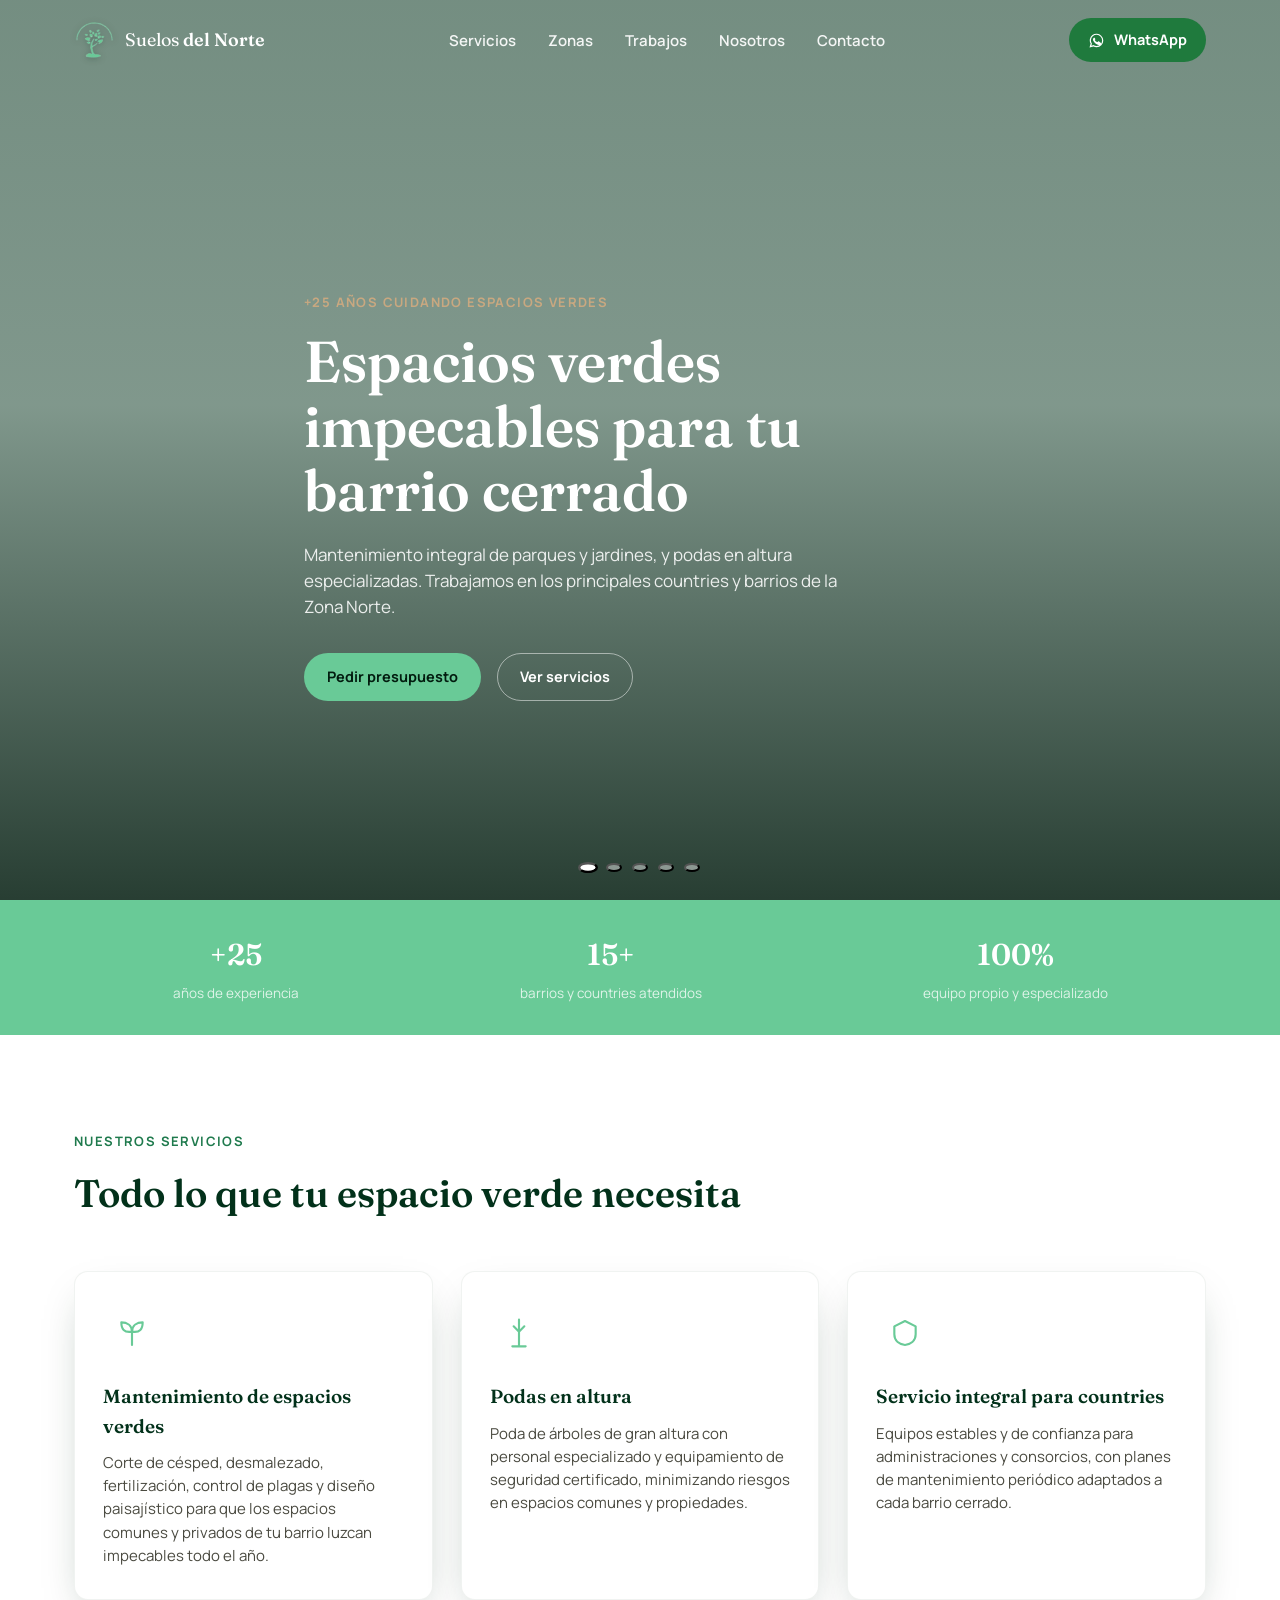
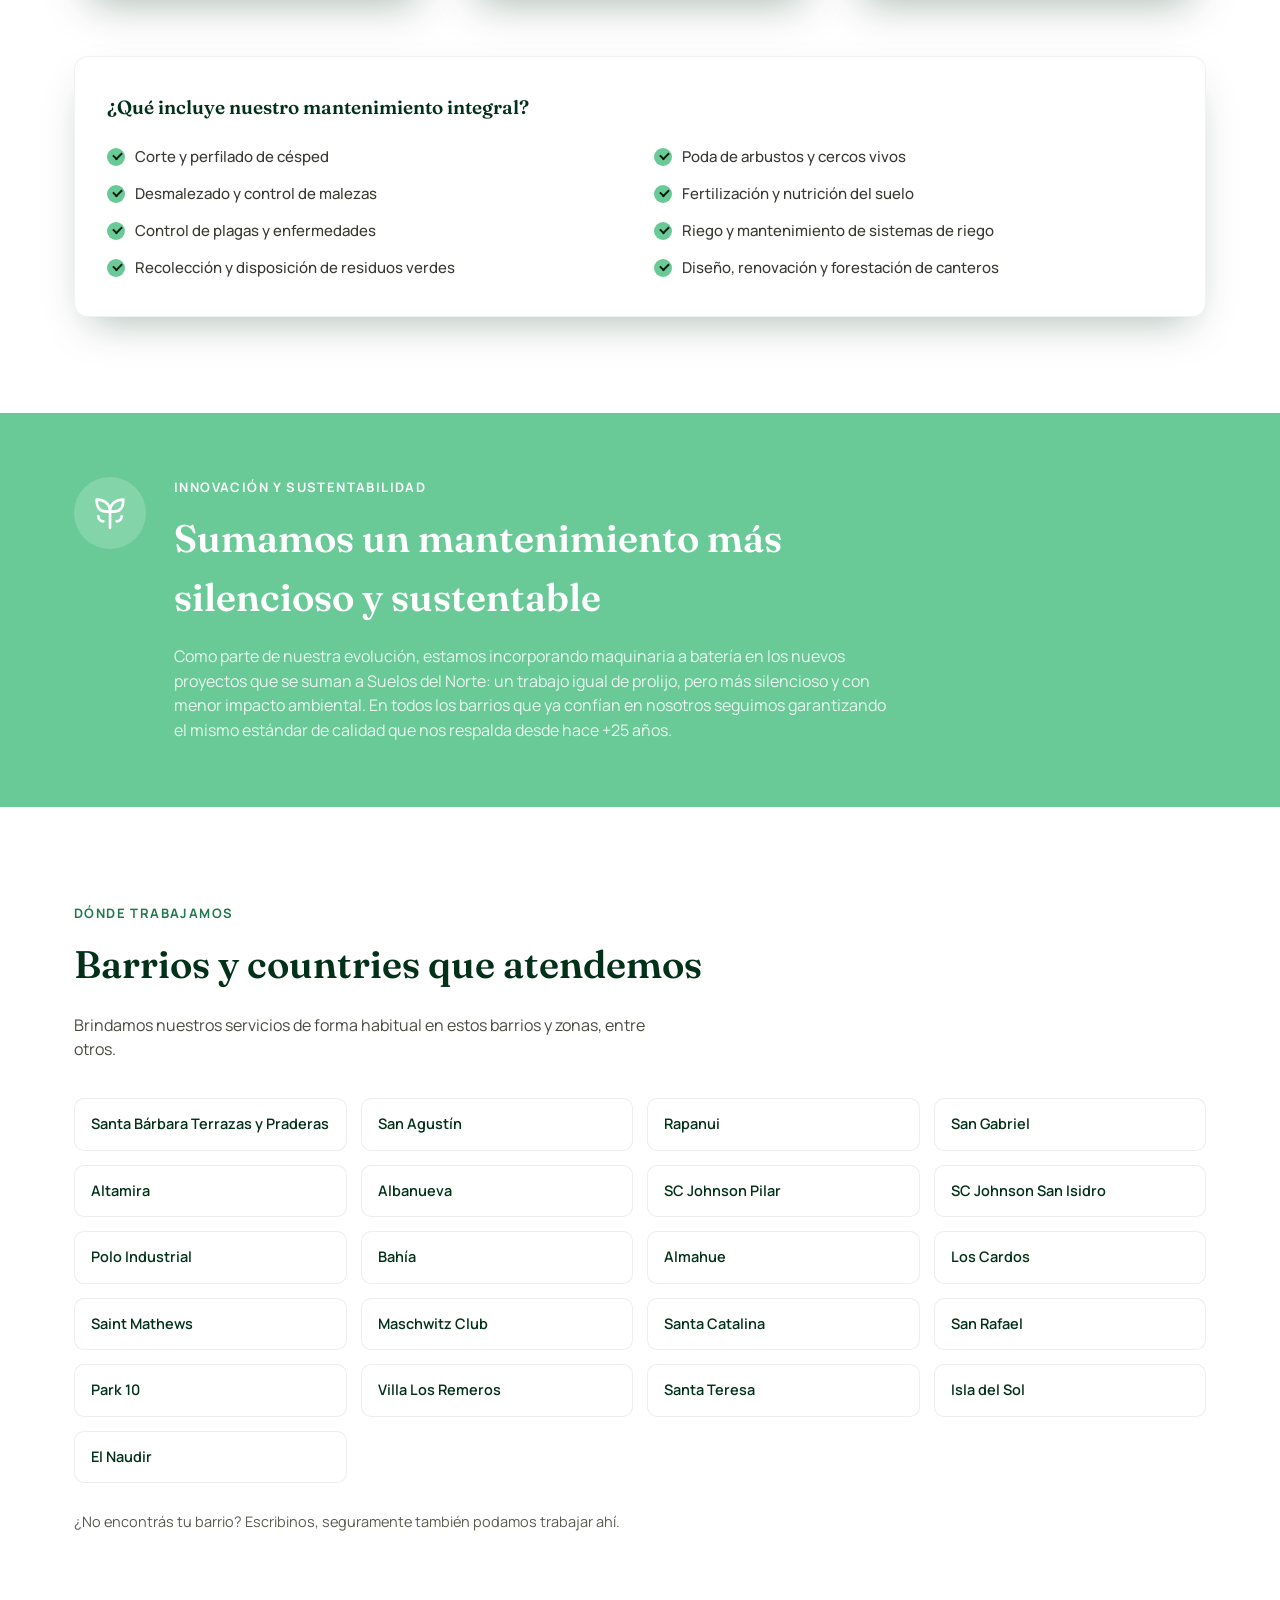
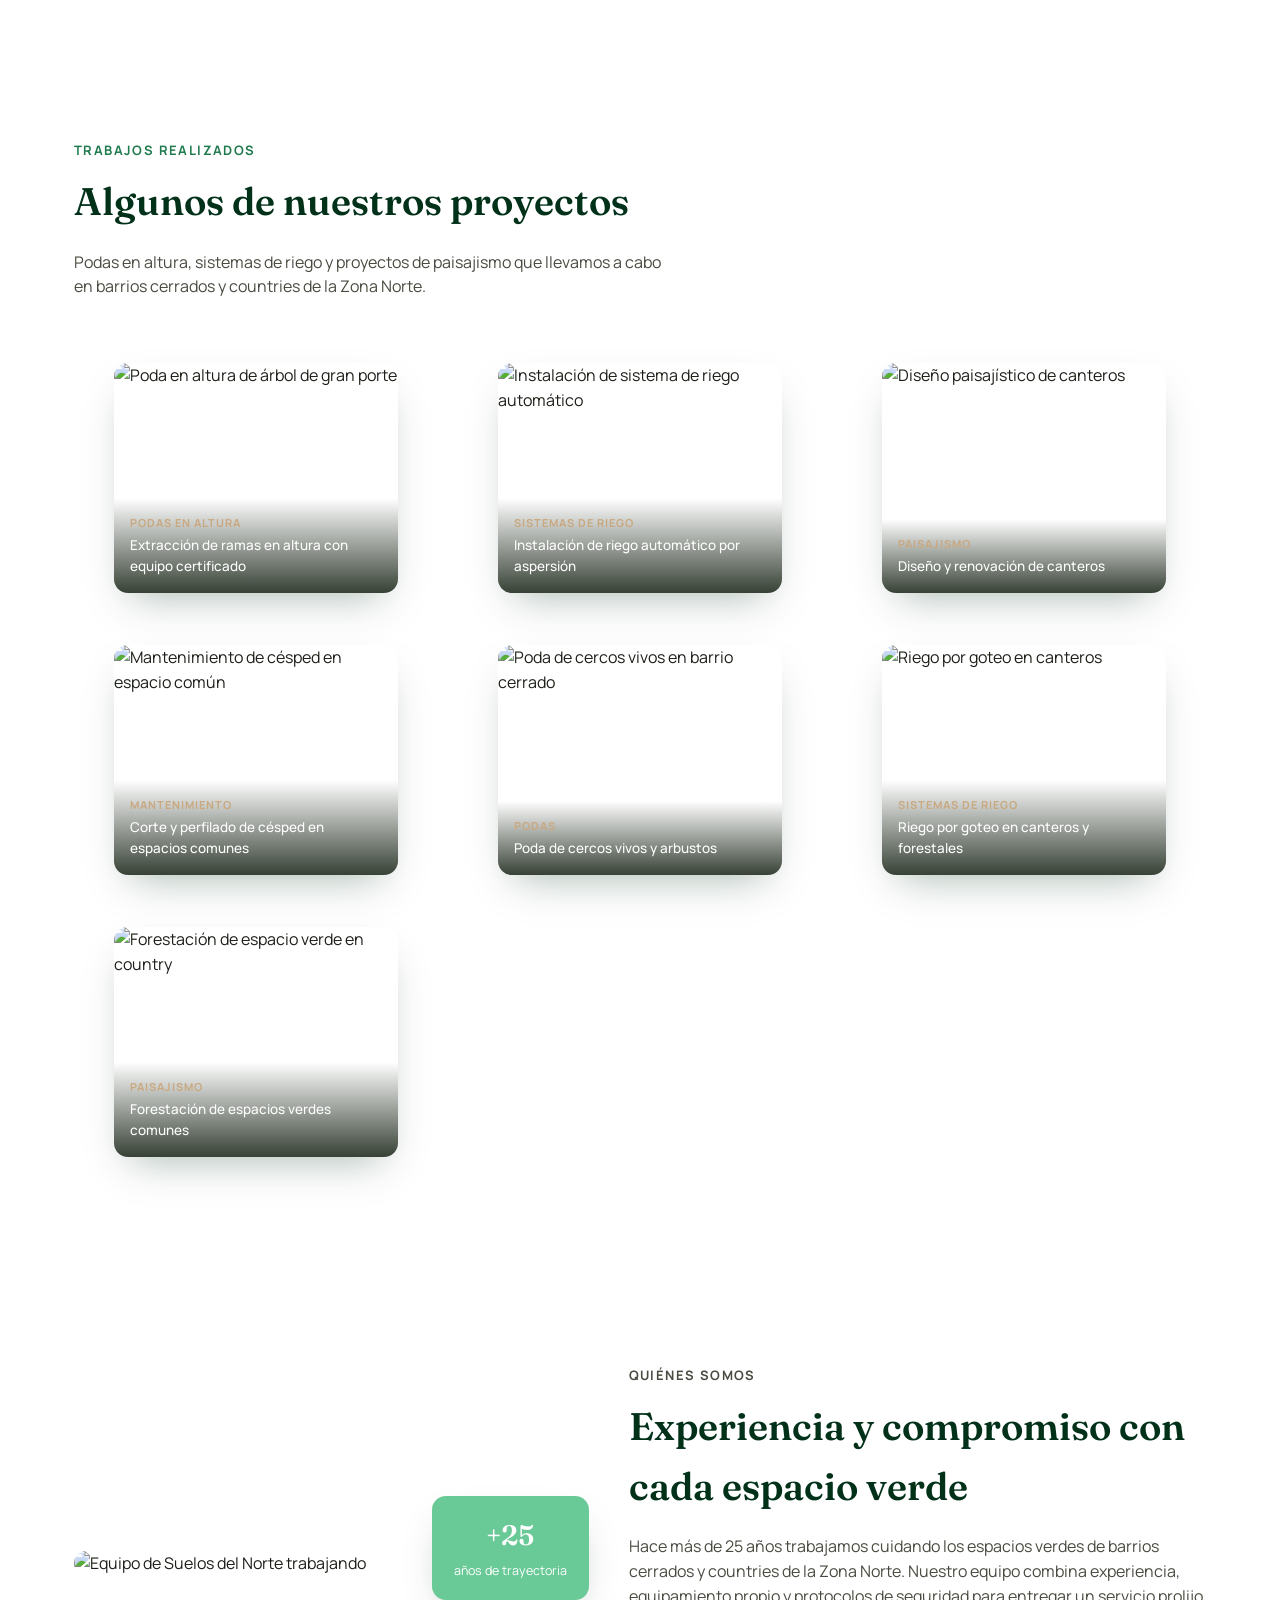
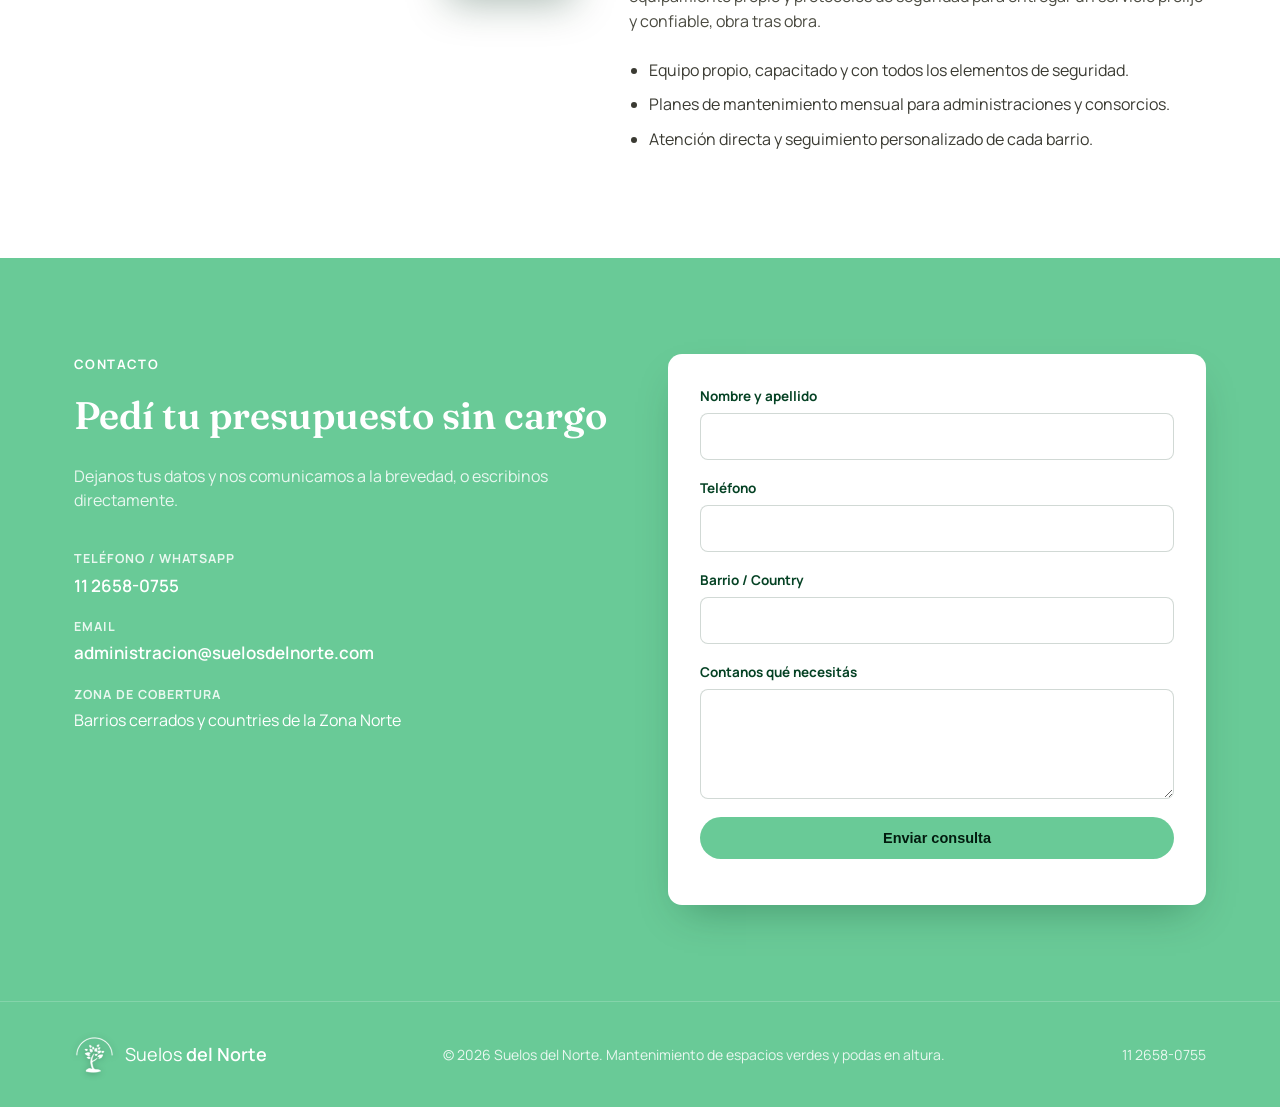
==== commit 7fd95fcb: "Volver al estado del commit 1df9f16 Revierte los cambios de tarjetas y secciones de los ultimos comm" ====
--- a/index.html
+++ b/index.html
@@ -201,7 +201,7 @@
   </div>
 </section>
 
-<section class="section section-alt" id="nosotros">
+<section class="section" id="nosotros">
   <div class="container about-grid">
     <div class="about-media">
       <img src="https://picsum.photos/seed/suelosnorte-about/900/1100" alt="Equipo de Suelos del Norte trabajando" loading="lazy">
--- a/css/styles.css
+++ b/css/styles.css
@@ -6,7 +6,7 @@
   --green-brand: #69ca97;
   --earth-300: #c9a880;
   --cream-100: #ffffff;
-  --cream-200: #f5fbf8;
+  --cream-200: #ffffff;
   --ink: #1c2018;
   --white: #ffffff;
   --radius: 14px;
@@ -189,32 +189,34 @@
 
 .services-grid { display: grid; grid-template-columns: repeat(3, 1fr); gap: 28px; margin-top: 48px; }
 .service-card {
-  background: var(--green-brand);
+  background: var(--white);
   border-radius: var(--radius);
   padding: 32px 28px;
   box-shadow: var(--shadow-soft);
+  border: 1px solid rgba(2,49,26,0.06);
 }
 .service-icon {
   width: 58px;
   height: 58px;
   border-radius: 50%;
-  background: var(--white);
+  background: var(--cream-200);
   color: var(--green-brand);
   display: grid;
   place-items: center;
   margin-bottom: 20px;
 }
-.service-card h3 { font-size: 19px; margin-bottom: 10px; color: var(--white); }
-.service-card p { color: rgba(255,255,255,0.85); font-size: 15px; margin: 0; }
+.service-card h3 { font-size: 19px; margin-bottom: 10px; }
+.service-card p { color: #4a4a40; font-size: 15px; margin: 0; }
 
 .checklist-block {
   margin-top: 56px;
-  background: var(--green-brand);
+  background: var(--white);
   border-radius: var(--radius);
   padding: 36px 32px;
   box-shadow: var(--shadow-soft);
-}
-.checklist-title { font-size: 19px; margin-bottom: 22px; color: var(--white); }
+  border: 1px solid rgba(2,49,26,0.06);
+}
+.checklist-title { font-size: 19px; margin-bottom: 22px; }
 .checklist-grid {
   list-style: none;
   margin: 0;
@@ -227,7 +229,7 @@
   position: relative;
   padding-left: 28px;
   font-size: 15px;
-  color: var(--white);
+  color: #3a3a32;
   font-weight: 500;
 }
 .checklist-grid li::before {
@@ -238,7 +240,7 @@
   width: 18px;
   height: 18px;
   border-radius: 50%;
-  background: var(--white);
+  background: var(--green-brand);
 }
 .checklist-grid li::after {
   content: "";
@@ -247,8 +249,8 @@
   top: 7px;
   width: 7px;
   height: 4px;
-  border-left: 2px solid var(--green-brand);
-  border-bottom: 2px solid var(--green-brand);
+  border-left: 2px solid var(--green-950);
+  border-bottom: 2px solid var(--green-950);
   transform: rotate(-45deg);
 }
 
@@ -278,9 +280,8 @@
 }
 .zones-grid li {
   background: var(--white);
-  border: 1px solid rgba(2,49,26,0.1);
-  border-left: 4px solid var(--green-brand);
-  border-radius: 8px;
+  border: 1px solid rgba(2,49,26,0.08);
+  border-radius: 10px;
   padding: 14px 16px;
   font-weight: 600;
   font-size: 14.5px;
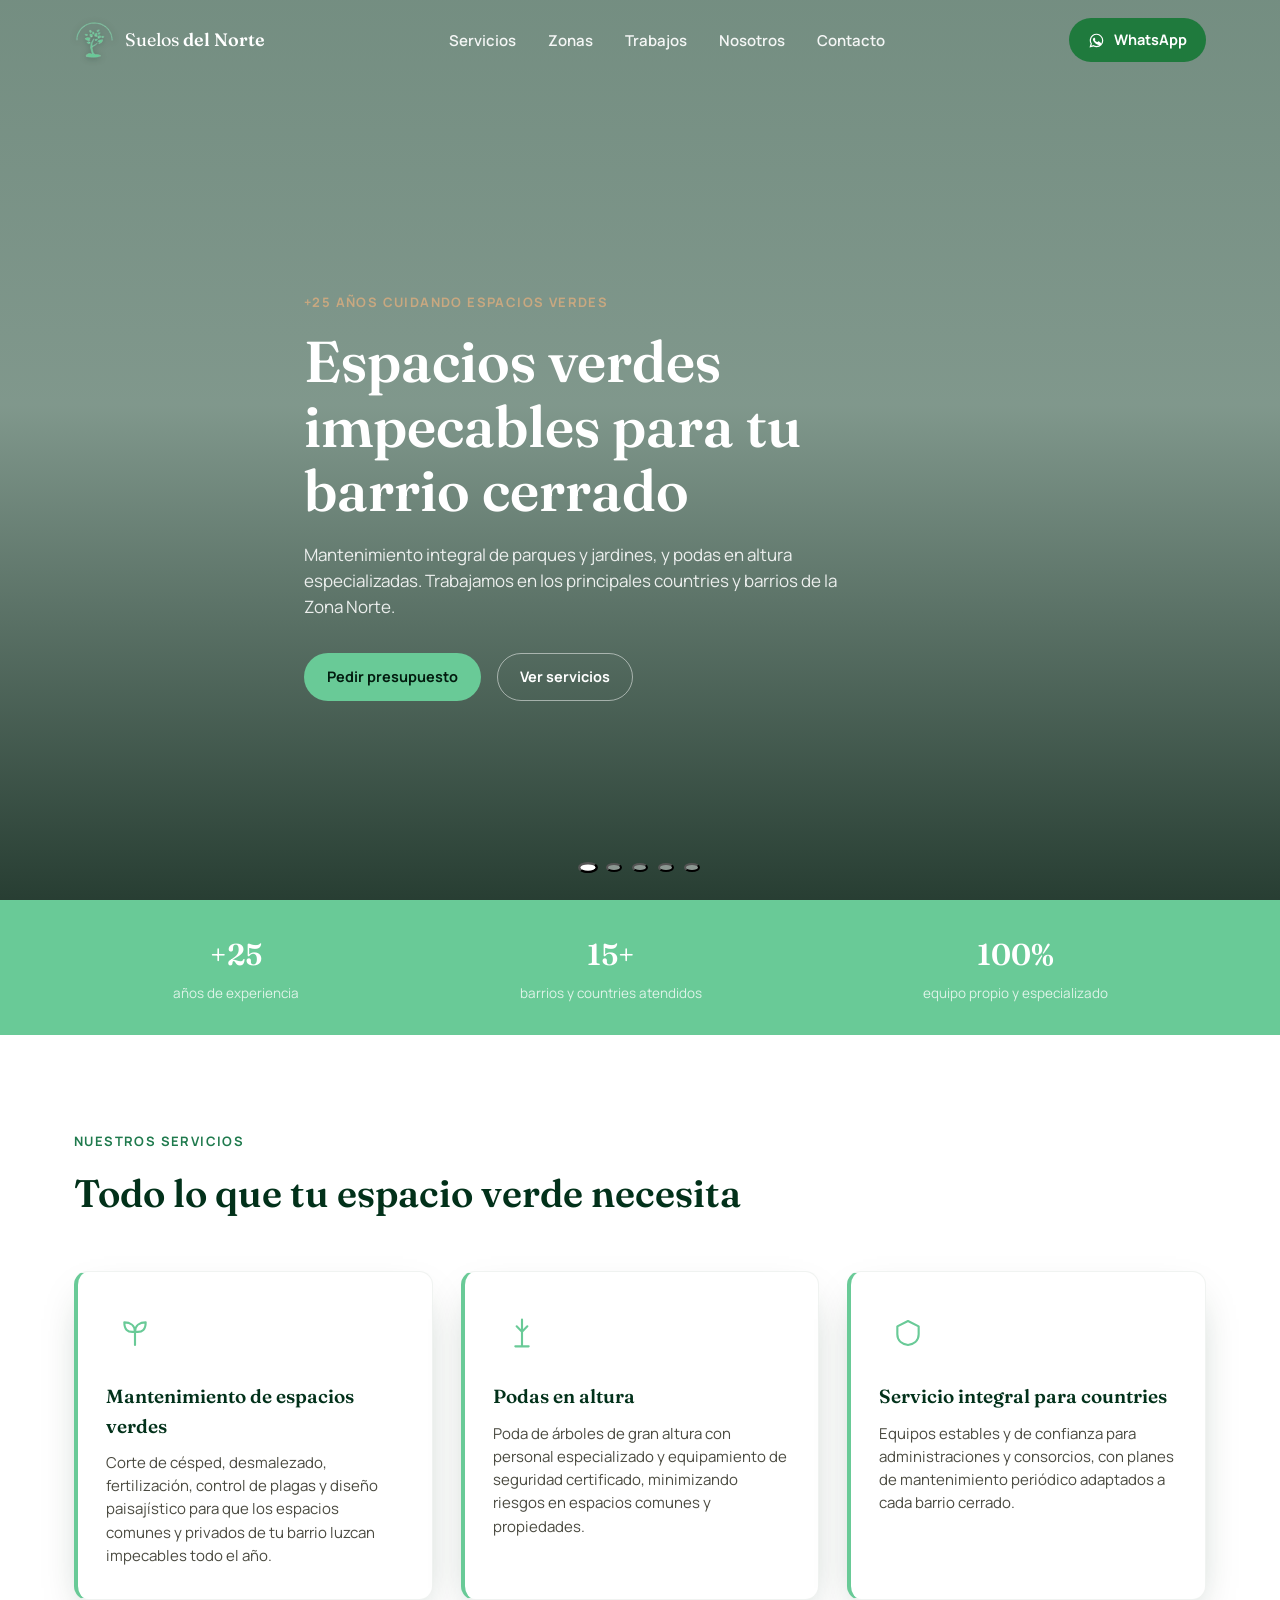
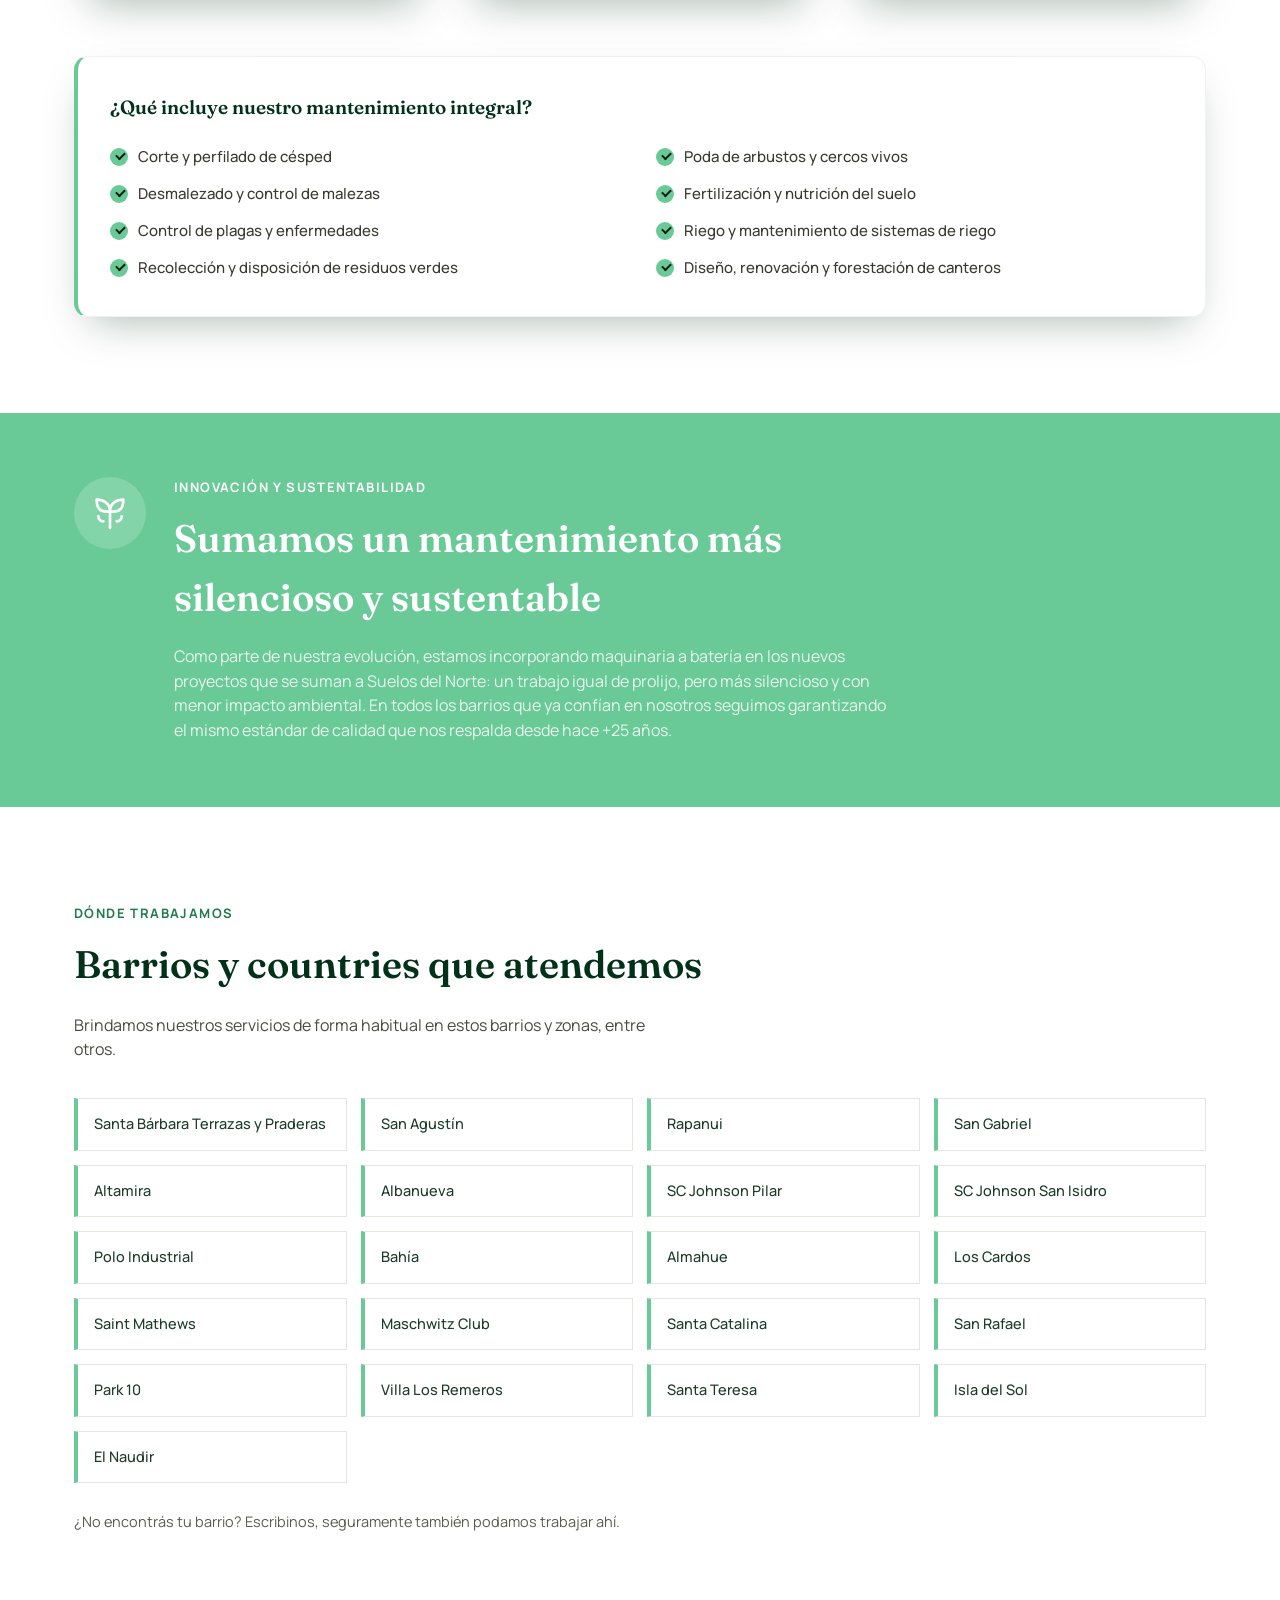
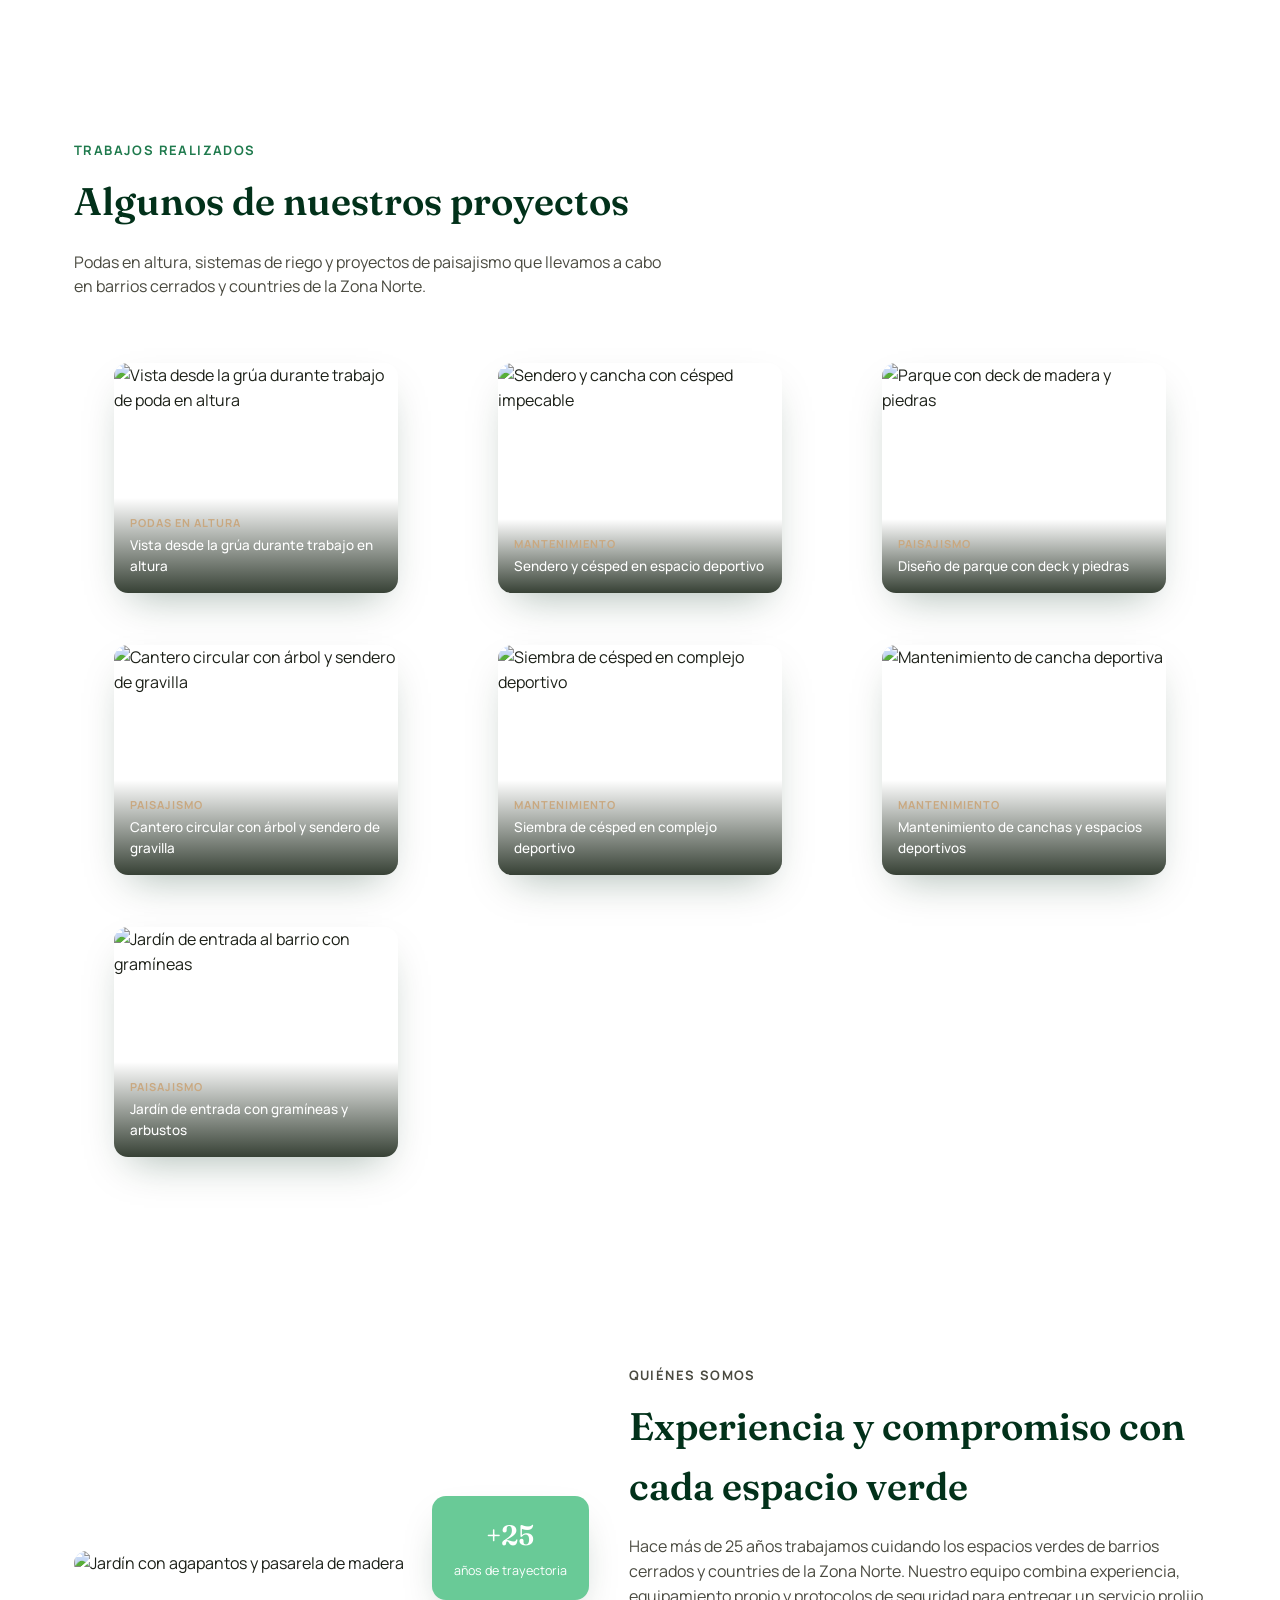
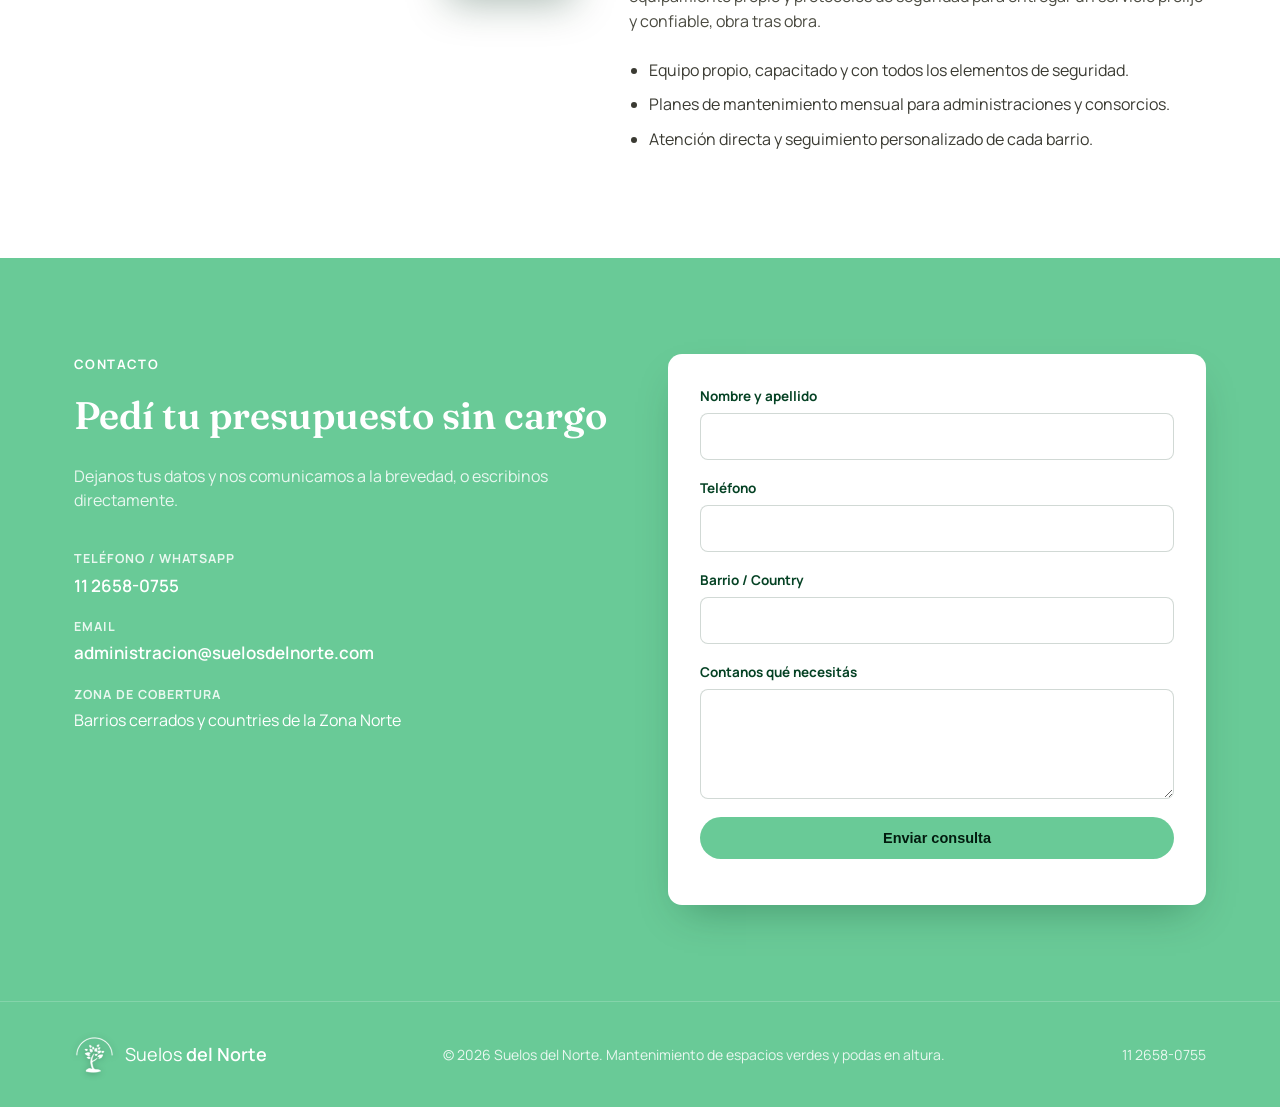
==== commit 5827f742: "Reemplazar fotos placeholder por fotos reales de Suelos del Norte" ====
--- a/index.html
+++ b/index.html
@@ -38,11 +38,11 @@
 
 <section class="hero" id="inicio">
   <div class="hero-slider" id="hero-slider">
-    <div class="hero-slide is-active" style="background-image:url('https://picsum.photos/seed/suelosnorte1/1920/1080')"></div>
-    <div class="hero-slide" style="background-image:url('https://picsum.photos/seed/suelosnorte2/1920/1080')"></div>
-    <div class="hero-slide" style="background-image:url('https://picsum.photos/seed/suelosnorte3/1920/1080')"></div>
-    <div class="hero-slide" style="background-image:url('https://picsum.photos/seed/suelosnorte4/1920/1080')"></div>
-    <div class="hero-slide" style="background-image:url('https://picsum.photos/seed/suelosnorte5/1920/1080')"></div>
+    <div class="hero-slide is-active" style="background-image:url('img/1ac948ef-e377-4abc-8f47-7b3ca926e566.jpg')"></div>
+    <div class="hero-slide" style="background-image:url('img/2b776fab-27f0-491b-acc0-327447499496.jpg')"></div>
+    <div class="hero-slide" style="background-image:url('img/cd03dcb8-be59-4fcb-b36d-72829f49072d.jpg')"></div>
+    <div class="hero-slide" style="background-image:url('img/b3b78457-400d-428a-89a5-c677c83b9aba.jpg')"></div>
+    <div class="hero-slide" style="background-image:url('img/f5b63495-2d6e-45e5-9e0f-f9f011cee8bc.jpg')"></div>
   </div>
   <div class="hero-overlay"></div>
   <div class="container hero-content">
@@ -170,32 +170,32 @@
     <p class="section-lead">Podas en altura, sistemas de riego y proyectos de paisajismo que llevamos a cabo en barrios cerrados y countries de la Zona Norte.</p>
     <div class="gallery-grid">
       <figure class="gallery-item">
-        <img src="https://picsum.photos/seed/sdn-poda1/600/450" alt="Poda en altura de árbol de gran porte" loading="lazy">
-        <figcaption><span class="gallery-tag">Podas en altura</span>Extracción de ramas en altura con equipo certificado</figcaption>
-      </figure>
-      <figure class="gallery-item">
-        <img src="https://picsum.photos/seed/sdn-riego1/600/450" alt="Instalación de sistema de riego automático" loading="lazy">
-        <figcaption><span class="gallery-tag">Sistemas de riego</span>Instalación de riego automático por aspersión</figcaption>
-      </figure>
-      <figure class="gallery-item">
-        <img src="https://picsum.photos/seed/sdn-paisajismo1/600/450" alt="Diseño paisajístico de canteros" loading="lazy">
-        <figcaption><span class="gallery-tag">Paisajismo</span>Diseño y renovación de canteros</figcaption>
-      </figure>
-      <figure class="gallery-item">
-        <img src="https://picsum.photos/seed/sdn-mantenimiento1/600/450" alt="Mantenimiento de césped en espacio común" loading="lazy">
-        <figcaption><span class="gallery-tag">Mantenimiento</span>Corte y perfilado de césped en espacios comunes</figcaption>
-      </figure>
-      <figure class="gallery-item">
-        <img src="https://picsum.photos/seed/sdn-poda2/600/450" alt="Poda de cercos vivos en barrio cerrado" loading="lazy">
-        <figcaption><span class="gallery-tag">Podas</span>Poda de cercos vivos y arbustos</figcaption>
-      </figure>
-      <figure class="gallery-item">
-        <img src="https://picsum.photos/seed/sdn-riego2/600/450" alt="Riego por goteo en canteros" loading="lazy">
-        <figcaption><span class="gallery-tag">Sistemas de riego</span>Riego por goteo en canteros y forestales</figcaption>
-      </figure>
-      <figure class="gallery-item">
-        <img src="https://picsum.photos/seed/sdn-paisajismo2/600/450" alt="Forestación de espacio verde en country" loading="lazy">
-        <figcaption><span class="gallery-tag">Paisajismo</span>Forestación de espacios verdes comunes</figcaption>
+        <img src="img/09%2005.jpg" alt="Vista desde la grúa durante trabajo de poda en altura" loading="lazy">
+        <figcaption><span class="gallery-tag">Podas en altura</span>Vista desde la grúa durante trabajo en altura</figcaption>
+      </figure>
+      <figure class="gallery-item">
+        <img src="img/829f7869-98f8-4151-8b2a-2651a69d367b.jpg" alt="Sendero y cancha con césped impecable" loading="lazy">
+        <figcaption><span class="gallery-tag">Mantenimiento</span>Sendero y césped en espacio deportivo</figcaption>
+      </figure>
+      <figure class="gallery-item">
+        <img src="img/5bfdea79-d52c-4784-9843-e454096afe39.jpg" alt="Parque con deck de madera y piedras" loading="lazy">
+        <figcaption><span class="gallery-tag">Paisajismo</span>Diseño de parque con deck y piedras</figcaption>
+      </figure>
+      <figure class="gallery-item">
+        <img src="img/84b39e7e-cee6-4a87-8f4d-7da852ee9b89.jpg" alt="Cantero circular con árbol y sendero de gravilla" loading="lazy">
+        <figcaption><span class="gallery-tag">Paisajismo</span>Cantero circular con árbol y sendero de gravilla</figcaption>
+      </figure>
+      <figure class="gallery-item">
+        <img src="img/11a45e5b-b545-4018-832a-292fa8285455.jpg" alt="Siembra de césped en complejo deportivo" loading="lazy">
+        <figcaption><span class="gallery-tag">Mantenimiento</span>Siembra de césped en complejo deportivo</figcaption>
+      </figure>
+      <figure class="gallery-item">
+        <img src="img/DEPORTIVO%206.jpg" alt="Mantenimiento de cancha deportiva" loading="lazy">
+        <figcaption><span class="gallery-tag">Mantenimiento</span>Mantenimiento de canchas y espacios deportivos</figcaption>
+      </figure>
+      <figure class="gallery-item">
+        <img src="img/ENTRADA.jpg" alt="Jardín de entrada al barrio con gramíneas" loading="lazy">
+        <figcaption><span class="gallery-tag">Paisajismo</span>Jardín de entrada con gramíneas y arbustos</figcaption>
       </figure>
     </div>
   </div>
@@ -204,7 +204,7 @@
 <section class="section" id="nosotros">
   <div class="container about-grid">
     <div class="about-media">
-      <img src="https://picsum.photos/seed/suelosnorte-about/900/1100" alt="Equipo de Suelos del Norte trabajando" loading="lazy">
+      <img src="img/nueva%201.jpg" alt="Jardín con agapantos y pasarela de madera" loading="lazy">
       <div class="about-badge">
         <span class="about-badge-number">+25</span>
         <span>años de trayectoria</span>
--- a/css/styles.css
+++ b/css/styles.css
@@ -194,6 +194,7 @@
   padding: 32px 28px;
   box-shadow: var(--shadow-soft);
   border: 1px solid rgba(2,49,26,0.06);
+  border-left: 4px solid var(--green-brand);
 }
 .service-icon {
   width: 58px;
@@ -215,6 +216,7 @@
   padding: 36px 32px;
   box-shadow: var(--shadow-soft);
   border: 1px solid rgba(2,49,26,0.06);
+  border-left: 4px solid var(--green-brand);
 }
 .checklist-title { font-size: 19px; margin-bottom: 22px; }
 .checklist-grid {
@@ -280,12 +282,19 @@
 }
 .zones-grid li {
   background: var(--white);
-  border: 1px solid rgba(2,49,26,0.08);
-  border-radius: 10px;
+  border: 1px solid #E6E6E1;
+  border-left: 4px solid var(--green-brand);
+  border-radius: 0;
   padding: 14px 16px;
-  font-weight: 600;
+  font-weight: 500;
   font-size: 14.5px;
-  color: var(--green-900);
+  color: #1C3B29;
+  transition: border-color .2s ease, background-color .2s ease, transform .2s ease;
+}
+.zones-grid li:hover {
+  border-left-color: #4FA877;
+  background-color: #F7FAF7;
+  transform: translateX(2px);
 }
 .zones-note { margin-top: 28px; color: #5a5a4f; font-size: 14.5px; }
 
